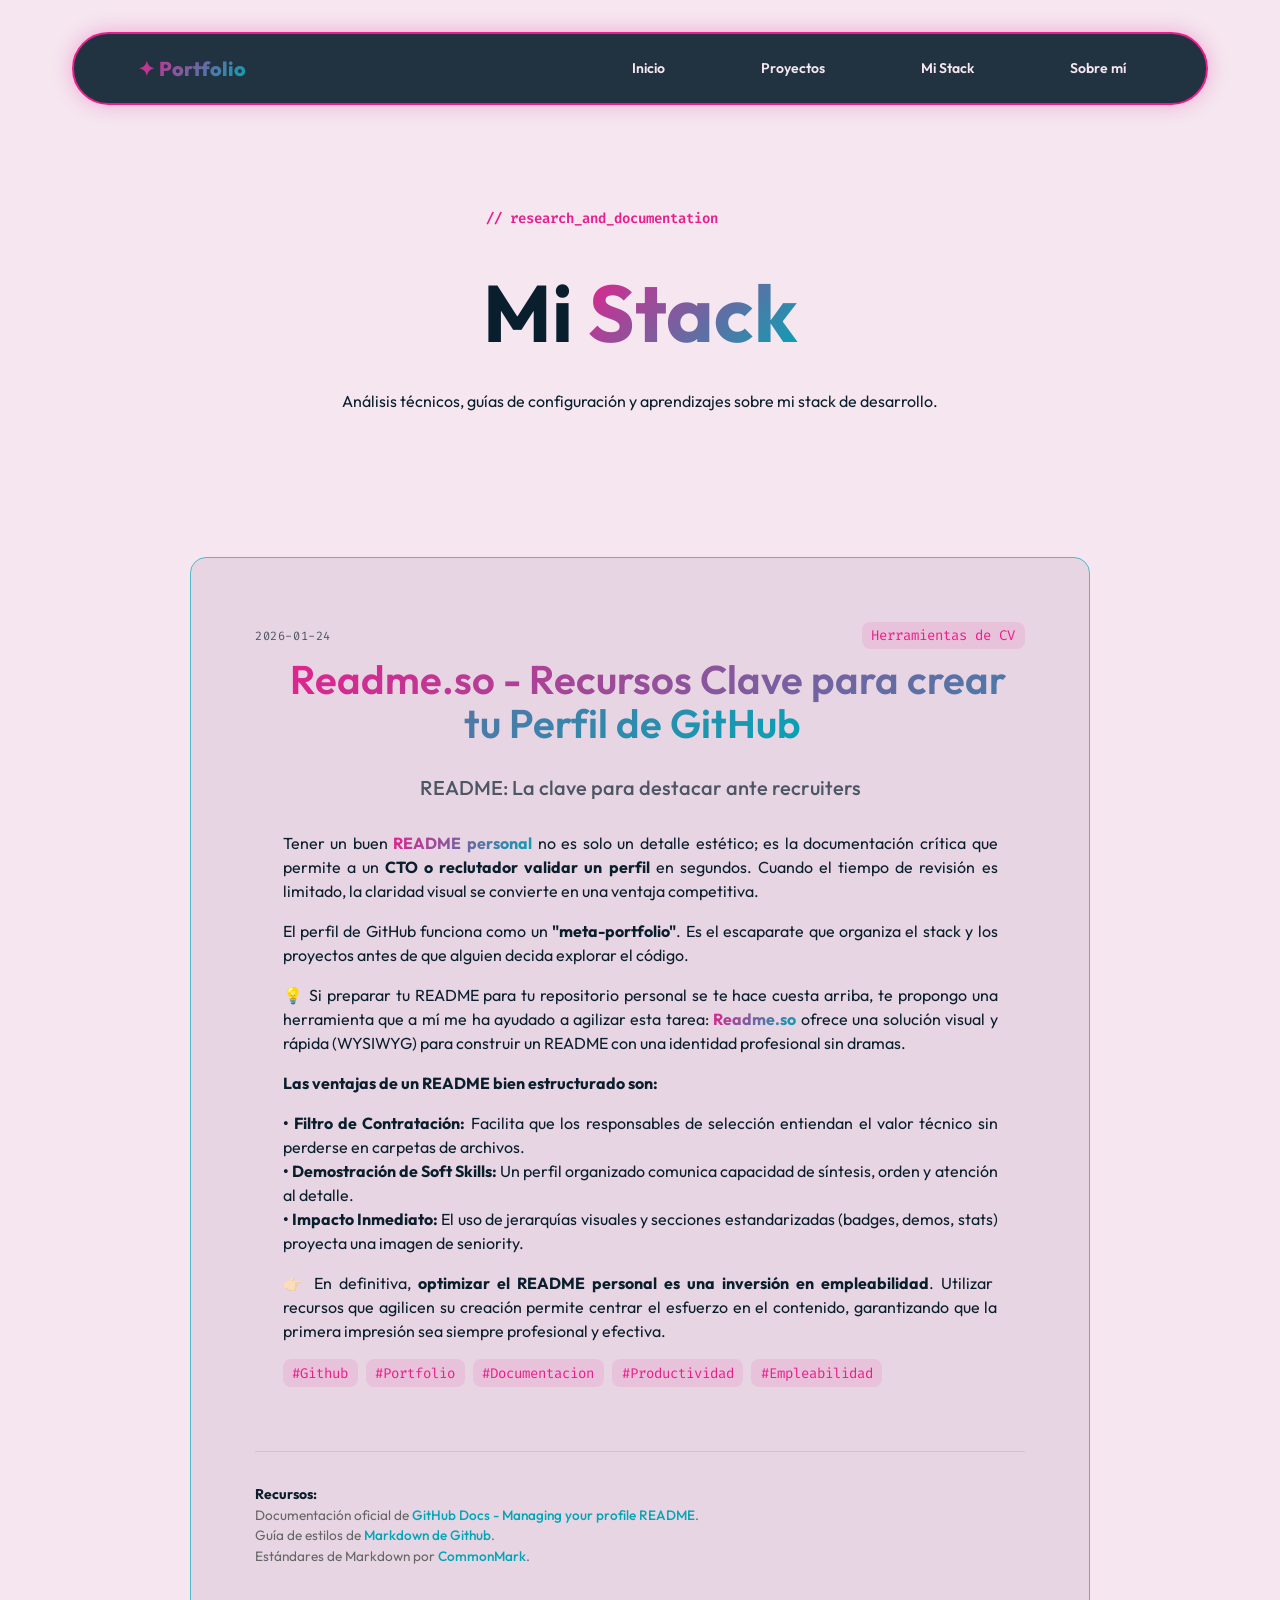
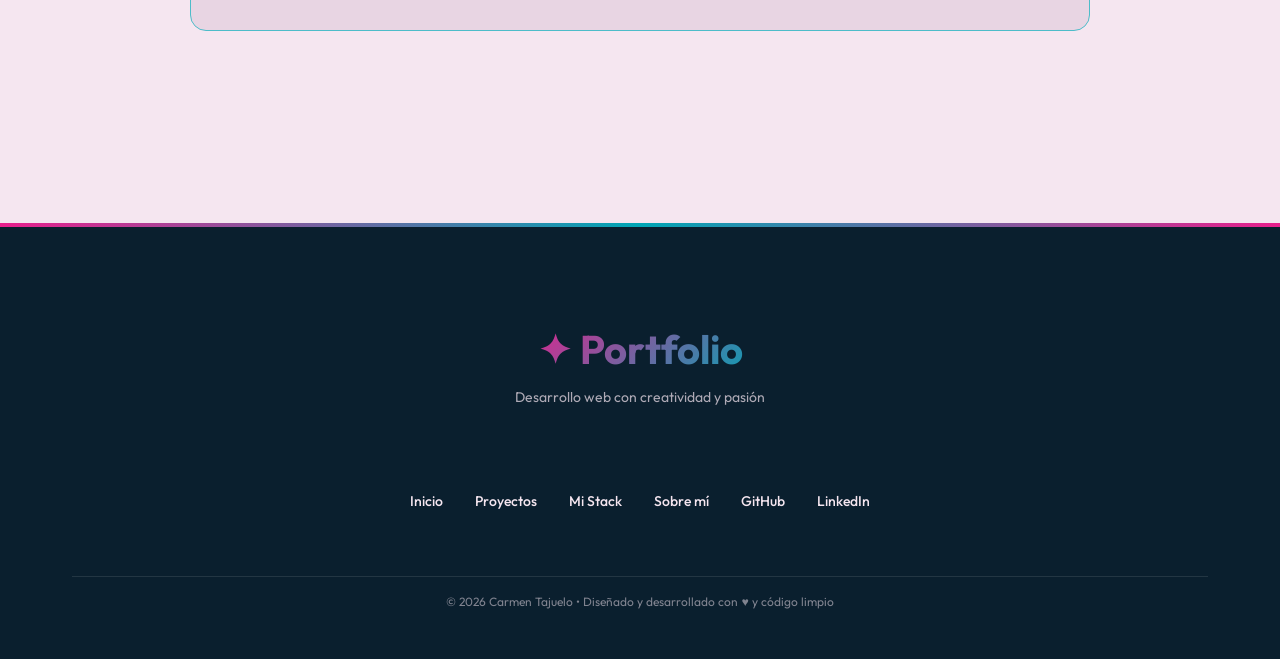
==== stack-dossier.html @ ac884c41 "feat (stack-dossier): add GitHub Profile Essentials section" ====
<!DOCTYPE html>
<html lang="en">

<head>
    <meta charset="UTF-8">
    <meta name="viewport" content="width=device-width, initial-scale=1.0">
    <title>Carmen Tajuelo | Portfolio</title>
    <link rel="stylesheet" href="css/styles.css">
    <link
        href="https://fonts.googleapis.com/css2?family=DM+Sans:wght@400;500;700&family=Fira+Code:wght@400;600&display=swap"
        rel="stylesheet">

    <link href="https://fonts.googleapis.com/css2?family=Outfit:wght@400;500;600;700;800&display=swap" rel="stylesheet">

</head>

<body>

    <!-- NAVBAR SECTION -->
    <header class="nav-block">
        <div class="container">
            <div class="nav-content">

                <div class="nav__logo">✦ Portfolio</div>

                <nav class="nav__menu" id="navMenu" aria-label="Navegación principal">
                    <ul class="nav__list">
                        <li><a href="index.html#home" class="nav__link">Inicio</a></li>
                        <li><a href="index.html#projects" class="nav__link">Proyectos</a></li>
                        <li><a href="stack-dossier.html" class="nav__link nav__link--active">Mi Stack</a></li>
                        <li><a href="index.html#about" class="nav__link">Sobre mí</a></li>
                    </ul>
                </nav>

                <div class="nav__actions">
                    <button class="nav__hamburger" id="navToggle" aria-label="Abrir menú de navegación"
                        aria-expanded="false" aria-controls="navMenu">☰</button>
                </div>
            </div>
        </div>
    </header>

    <!-- STACK DOSSIER SECTION -->
    <main>
        <section class="section dossier-hero">
            <div class="container">
                <div class="content">
                    <header class="dossier__header">
                        <p class="section__label">// research_and_documentation
                        </p>
                        <h1>Mi <span class="text-gradient">Stack</span></h1>
                        <p class="section__description">Análisis técnicos, guías de configuración y aprendizajes sobre
                            mi stack de desarrollo.</p>
                    </header>
                </div>
            </div>
        </section>

        <section class="section" id="dossier-list">
            <div class="container">
                <div class="content">

                    <div class="dossier__grid">

                        <article class="dossier-card" id="github-profile-essentials">
                            <header class="dossier-card__header">
                                <div class="dossier-card__meta">
                                    <time class="dossier-card__date">2026-01-24</time>
                                    <span class="dossier-card__category">Herramientas de CV</span>
                                </div>
                                <h2 class="dossier-card__title text-gradient">Readme.so - Recursos Clave para crear tu
                                    Perfil de GitHub</h2>
                                <h3 class="dossier-card__subtitle">README: La clave para destacar ante recruiters
                                </h3>
                            </header>

                            <div class="dossier-card__body">
                                <p>
                                    Tener un buen <strong class="text-gradient">README personal</strong> no es solo un
                                    detalle estético; es la documentación crítica que permite a un <strong>CTO o
                                        reclutador validar un perfil</strong> en segundos. Cuando el tiempo de revisión
                                    es limitado, la claridad visual se convierte en una ventaja competitiva.
                                </p>

                                <p>
                                    El perfil de GitHub funciona como un <strong>"meta-portfolio"</strong>. Es el
                                    escaparate que organiza el stack y los proyectos antes de que alguien decida
                                    explorar el código.
                                </p>

                                <p>
                                    💡 Si preparar tu README para tu repositorio personal se te hace
                                    cuesta arriba, te propongo una herramienta que a mí me ha ayudado a agilizar esta
                                    tarea: <strong class="text-gradient">Readme.so</strong> ofrece una solución visual y
                                    rápida (WYSIWYG)
                                    para construir un README con una identidad profesional sin dramas.
                                </p>


                                <p><strong>Las ventajas de un README bien estructurado son:</strong></p>
                                <ul>
                                    <li><strong>• Filtro de Contratación:</strong> Facilita que los responsables de
                                        selección entiendan el valor técnico sin perderse en carpetas de archivos.</li>
                                    <li><strong>• Demostración de Soft Skills:</strong> Un perfil organizado comunica
                                        capacidad de síntesis, orden y atención al detalle.</li>
                                    <li><strong>• Impacto Inmediato:</strong> El uso de jerarquías visuales y secciones
                                        estandarizadas (badges, demos, stats) proyecta una imagen de seniority.</li>
                                </ul>

                                <p>
                                    👉🏻 En definitiva, <strong>optimizar el README personal es una inversión en
                                        empleabilidad</strong>.
                                    Utilizar recursos que agilicen su creación permite centrar el esfuerzo en el
                                    contenido, garantizando que la primera impresión sea siempre profesional y efectiva.
                                </p>

                                <div class="dossier-card__tags">
                                    <span class="tag">#Github</span>
                                    <span class="tag">#Portfolio</span>
                                    <span class="tag">#Documentacion</span>
                                    <span class="tag">#Productividad</span>
                                    <span class="tag">#Empleabilidad</span>
                                </div>
                            </div>

                            <footer class="dossier-card__footer">
                                <div class="dossier-card__stack-info">
                                    <strong>Recursos:</strong>
                                    <ul style="font-size: 0.85rem; color: #666;">
                                        <li>Documentación oficial de <a
                                                href="https://docs.github.com/en/account-and-profile/how-tos/profile-customization/managing-your-profile-readme"
                                                target="_blank">GitHub Docs - Managing your profile README</a>.</li>
                                        <li>Guía de estilos de <a href="https://github.github.com/gfm/"
                                                target="_blank">Markdown de Github</a>.</li>
                                        <li>Estándares de Markdown por <a href="https://commonmark.org/"
                                                target="_blank">CommonMark</a>.</li>
                                    </ul>
                                </div>
                            </footer>
                        </article>

                    </div>
                </div>
            </div>
        </section>
    </main>

    <!-- FOOTER -->
    <footer class="footer-block">
        <div class="container">
            <div class="content footer__content">

                <div class="footer__brand">
                    <div class="footer__logo">✦ Portfolio</div>
                    <p class="footer__tagline">Desarrollo web con creatividad y pasión</p>
                </div>

                <nav class="footer__nav" aria-label="Navegación secundaria">
                    <ul class="footer__links">
                        <li><a href="#home" class="footer__link">Inicio</a></li>
                        <li><a href="#projects" class="footer__link">Proyectos</a></li>
                        <li><a href="#tools" class="footer__link">Mi Stack</a></li>
                        <li><a href="#about" class="footer__link">Sobre mí</a></li>
                        <li><a href="#" class="footer__link">GitHub</a></li>
                        <li><a href="#" class="footer__link">LinkedIn</a></li>
                    </ul>
                </nav>

                <div class="footer__bottom">
                    <p class="footer__copyright">© 2026 Carmen Tajuelo • Diseñado y desarrollado con ♥ y código limpio
                    </p>
                </div>

            </div>
        </div>
    </footer>

    <script src="js/navbar.js"></script>

</body>

</html>
---- css/styles.css ----
/* ==========================================
       GLOBAL VARIABLES
       ========================================== */
:root {

  /* ----  COLORS ---- */
  /* Background Colors */
  /* Soft and clean main background */
  --_lavender-mist: #f5e6f0;
  --color-bg-main-rgb: 245, 230, 240;
  --color-bg-main: rgb(var(--color-bg-main-rgb));

  /* Subtle contrast for sections or cards */
  --_rose-muted: #E8D5E3;
  --color-bg-secondary-rgb: 232, 213, 227;
  --color-bg-secondary: rgb(var(--color-bg-secondary-rgb));


  /* Brand */
  /*Primary Color: Core elements */
  --_midnight-navy: #0A1F2E;
  --color-primary-rgb: 10, 31, 46;
  --color-primary: rgb(var(--color-primary-rgb));
  --color-primary-muted: rgba(var(--color-primary-rgb), 0.7);
  --color-primary-subtle: rgba(var(--color-primary-rgb), 0.1);

  /*Highlights: Key elements: notifications, new badge, key word, bold workds, menu active status*/
  --_vivid-fuchsia: #E91E8C;
  --color-highlight-rgb: 233, 30, 140;
  --color-highlight: rgb(var(--color-highlight-rgb));
  --color-highlight-subtle: rgba(var(--color-highlight-rgb), 0.1);

  /* Dark Highlight: Darker tone for emphasis and depth */
  --_dark-magenta: #C71675;
  --color-highlight-dark-rgb: 199, 22, 117;
  --color-highlight-dark: rgb(var(--color-highlight-dark-rgb));

  /*Action: Interactive elements: buttons, links, social icons, checkboxes.*/
  --_caribbean-teal: #00A6B5;
  --color-action-rgb: 0, 166, 181;
  --color-action: rgb(var(--color-action-rgb));

  /* Subtle hierarchy details: border line, decorative point, card border, tag...*/
  --_sky-blue: #4dbcc9;
  --color-accent-rgb: 77, 188, 201;
  --color-accent: rgb(var(--color-accent-rgb));


  /* Typography Colors */
  /* High-contrast dark text for readability */
  --_midnight-navy: #0A1F2E;
  --color-text-main: var(--color-primary);
  --color-text-muted: var(--color-primary-muted);

  /* Off-White: Light text for use on dark backgrounds */
  --_lavender-mist: #f5e6f0;
  --color-text-inverse: var(--color-bg-main);


  /* ---- RESPONSIVE TYPOGRAPHY ---- */
  /* HEADINGS & HIERARCHY (Fluid values) */
  /* H1: Main Heading or Hero Section (40>80px) */
  --font-size-5xl: clamp(2.5rem, 8vw + 1rem, 5rem);
  /* Page Titles (32>56px) */
  --font-size-4xl: clamp(2rem, 6vw + 1rem, 3.5rem);
  /* H2: Main section titles: About Me, Services (24>40px) */
  --font-size-3xl: clamp(1.5rem, 4vw + 1rem, 2.5rem);
  /* H3: Secondary sections or project cards titles (20>24px) */
  --font-size-2xl: clamp(1.25rem, 2vw + 1rem, 1.5rem);
  /* H4: Card subtitles (18>20px) */
  --font-size-xl: clamp(1.125rem, 1.5vw + 1rem, 1.25rem);

  /* BODY TEXT (Fixed values) */
  /* 18px: Introductions, featured article text */
  --font-size-lg: 1.125rem;
  /* 16px: Main body text, standard legibility */
  --font-size-base: 1rem;
  /* 14px: Secondary text, tags, placeholders */
  --font-size-sm: 0.875rem;
  /* 12px: Footnotes, metadata, image captions */
  --font-size-xs: 0.75rem;


  /* ---- TYPOGRAPHY ATTRIBUTES ---- */
  /* Line Heights */
  /* Used for headings to keep them compact when they wrap */
  --lh-tight: 1.1;
  /* Standard reading height for body text (Golden ratio approximation) */
  --lh-base: 1.5;
  /* Extra breathing room for small or metadata text */
  --lh-loose: 1.7;

  /* Font Weights */
  /* Light: Used for large hero text or thin display titles for a sophisticated look */
  --fw-light: 300;
  /* Regular: The default weight for all body text and paragraphs to ensure maximum readability */
  --fw-regular: 400;
  /* Medium: Used for emphasized text within paragraphs or medium-sized UI elements like buttons */
  --fw-medium: 500;
  /* Semibold: Ideal for subheadings (H2, H3) and card titles to provide clear hierarchy */
  --fw-semibold: 600;
  /* Bold: Reserved for the main heading (H1), strong emphasis, or critical calls to action */
  --fw-bold: 700;

  /* Font Families */
  /* Primary font: Modern, geometric, and highly legible */
  --font-main: 'Outfit', sans-serif;
  /* Monospace font: Used for code snippets, numbers, or technical data */
  --font-code: 'Fira Code', monospace;



  /* ---- FLUID SPACING SYSTEM ---- */
  /* 2XL: Maximum separation for high-end layouts (Fluid: 80px > 128px) */
  --spacing-2xl: clamp(5rem, 10vw + 1rem, 8rem);
  /* XL: Large vertical breathing room for Hero sections (Fluid: 64px > 96px) */
  --spacing-xl: clamp(4rem, 8vw + 1rem, 6rem);
  /* LG: Padding between major sections (Fluid: 40px > 64px) */
  --spacing-lg: clamp(2.5rem, 5vw + 1rem, 4rem);
  /* MD: General gaps between elements or small section padding (Fluid: 24px > 32px) */
  --spacing-md: clamp(1.5rem, 2vw + 1rem, 2rem);
  /* SM: Standard internal padding for buttons and small cards (Fixed 16px) */
  --spacing-sm: 1rem;
  /* XS: Extra small gaps for icons, tight labels, or small UI details (Fixed 8px) */
  --spacing-xs: 0.5rem;


  /* ---- LAYOUT & UI CONSTANTS ---- */
  /* Container constraints */
  --container-max-width: 1200px;
  /* Side padding for fluid containers on mobile */
  --container-gutter: var(--spacing-md);

  /* Header configuration */
  --navbar-height: 80px;

  /* Corners */
  /* 8px: Input fields, small buttons */
  --border-radius-sm: 0.5rem;
  /* 16px: Cards, modal windows */
  --border-radius-md: 1rem;
  /* 24px: Section backgrounds, large banners */
  --border-radius-lg: 1.5rem;
  /* 50px: Featured elements */
  --border-radius-xl: 3.125rem;


  /* Shape utility variables */
  /* For pill-shaped navbars and buttons */
  --border-radius-pill: 9999px;
  /* For perfect circles (e.g., profile photos) */
  --border-radius-circle: 50%;


  /* ---- ANIMATION & EFFECTS ---- */
  /* Standard transition for hover states and UI interactions */
  --transition-duration: 0.3s;
  --transition-timing: cubic-bezier(0.4, 0, 0.2, 1);
  --transition: var(--transition-duration) var(--transition-timing);

  /* Brand Glow: Uses the highlight-rgb variable for consistency */
  /* 0 0 20px rgba(fuchsia, 0.3) */
  --glow: 0 0 20px rgba(var(--color-highlight-rgb), 0.3);

  /* Elevation: Subtle shadow for depth on cards or menus */
  --shadow-sm: 0 2px 4px rgba(0, 0, 0, 0.05);
  --shadow-md: 0 4px 12px rgba(0, 0, 0, 0.1);

}


/* ==========================================
       RESET STYLE
       ========================================== */

/* Box sizing rules */
*,
*::before,
*::after {
  box-sizing: border-box;
}

/* Remove default margins and paddings */
body,
h1,
h2,
h3,
h4,
p,
figure,
blockquote,
dl,
dd {
  margin: 0;
  padding: 0;
}

/* Remove list styles on ul, ol elements */
ul,
ol {
  list-style: none;
  margin: 0;
  padding: 0;
}

/* Set core root defaults */
html {
  scroll-behavior: smooth;
  /* Ensure the height is always at least 100% */
  height: -webkit-fill-available;
}

/* Set core body defaults */
body {
  /* Technical Reset: Ensure the body spans the full height of the device */
  min-height: 100vh;
  min-height: -webkit-fill-available;
  /* Technical Reset: Remove default margin from all browsers */
  margin: 0;
  /* Technical Reset: Improve text rendering speed */
  text-rendering: optimizeSpeed;
}

/* Make images easier to work with */
img,
picture,
svg {
  max-width: 100%;
  display: block;
}

/* Inherit fonts for inputs and buttons */
input,
button,
textarea,
select {
  font: inherit;
}

/* Remove animations for people who prefer them off */
@media (prefers-reduced-motion: reduce) {
  html:focus-within {
    scroll-behavior: auto;
  }

  *,
  *::before,
  *::after {
    animation-duration: 0.01ms !important;
    animation-iteration-count: 1 !important;
    transition-duration: 0.01ms !important;
    scroll-behavior: auto !important;
  }
}


/* ==========================================
       GLOBAL STYLES
       ========================================== */
body {
  font-family: var(--font-main);
  font-size: var(--font-size-base);
  font-weight: var(--fw-regular);
  line-height: var(--lh-base);

  background-color: var(--color-bg-main);
  color: var(--color-text-main);

  padding-top: var(--navbar-height);

  -webkit-font-smoothing: antialiased;
  -moz-osx-font-smoothing: grayscale;
}

/* Headings */
h1 {

  font-size: var(--font-size-5xl);
  line-height: var(--lh-tight);
  font-weight: var(--fw-bold);
  color: var(--color-text-main);
  padding: var(--spacing-md);
}

h2 {
  font-size: var(--font-size-3xl);
  line-height: var(--lh-tight);
  font-weight: var(--fw-semibold);
  padding: var(--spacing-sm);
}

h3 {
  font-size: var(--font-size-2xl);
  line-height: var(--lh-tight);
  font-weight: var(--fw-semibold);
}

h4 {
  font-size: var(--font-size-xl);
  line-height: var(--lh-tight);
  font-weight: var(--fw-medium);
}

/*Body Text */
p {
  font-size: var(--font-size-base);
  line-height: var(--lh-base);
  margin-bottom: var(--spacing-sm);
  max-width: 65ch;
}

/* Links */
a {
  color: var(--color-action);
  text-decoration: none;
  transition: var(--transition);
  font-weight: var(--fw-medium);
}

a:hover {
  color: var(--color-highlight);
}


/* Code and Technical Data */
code,
pre {
  font-family: var(--font-code);
  font-size: var(--font-size-sm);
}


/* ---------------------------------------------------------
   ARCHITECTURE: 3-LAYER SYSTEM
   --------------------------------------------------------- */

/* LAYER 1: BLOCK (The Section)
   Only: full width and vertical padding. */
.section {
  padding-block: var(--spacing-lg);
  width: 100%;
}

/* LAYER 2: CONTAINER
   Only: max-width and centering. */
.container {
  max-width: var(--container-max-width);
  margin-inline: auto;
  padding-inline: var(--container-gutter);
}

/* LAYER 3: The Content Layout
   Generic class to stack elements with a standard gap */
.content {
  display: flex;
  flex-direction: column;
  align-items: center;
  gap: var(--spacing-md);
  text-align: center;
}


/* ---------------------------------------------------------
   NAVBAR
   --------------------------------------------------------- */
.nav-block {
  width: 100%;

  position: fixed;
  top: 0;
  left: 0;

  z-index: 1000;

  pointer-events: none;
  padding-top: var(--spacing-md);
}

.nav-content {
  display: flex;
  flex-direction: row;
  justify-content: space-between;
  align-items: center;

  padding: var(--spacing-sm) var(--spacing-lg);
  gap: var(--spacing-md);

  text-align: center;
  background: rgba(var(--color-primary-rgb), 0.9);

  backdrop-filter: blur(20px);
  -webkit-backdrop-filter: blur(20px);
  border-radius: var(--border-radius-pill);
  border: 2px solid var(--color-highlight);
  box-shadow: var(--glow);

  animation: glow-pulse 3s infinite ease-in-out;
  transition: all var(--transition);
  pointer-events: auto;
}

.header__content:hover {
  animation-play-state: paused;
  box-shadow: 0 0 25px rgba(var(--color-highlight-rgb), 0.8);

  border-color: var(--color-highlight);
  transition: all 0.5s ease;
}

.nav__logo {
  font-size: var(--font-size-xl);
  font-weight: 800;
  background: linear-gradient(135deg, var(--color-highlight), var(--color-action));
  -webkit-background-clip: text;
  -webkit-text-fill-color: transparent;
  background-clip: text;
}

.nav__logo:hover {
  transform: scale(1.05);
}

.nav__menu {
  display: none;
}

.nav__menu.open {
  display: flex;
  flex-direction: column;
  align-items: center;
  position: absolute;
  top: 100%;
  left: 0;
  right: 0;

  background: linear-gradient(145deg, rgba(var(--color-highlight-dark-rgb), 0.98) 0%, rgba(145, 12, 84, 0.98) 100%);
  backdrop-filter: blur(12px);
  -webkit-backdrop-filter: blur(12px);
  padding: var(--spacing-lg) 0;
  border-radius: var(--border-radius-lg);
  border: 1px solid rgba(255, 255, 255, 0.1);
  box-shadow: 0 15px 35px rgba(0, 0, 0, 0.4);
}

.nav__menu.open .nav__link {
  animation: fadeInDown 0.5s ease forwards;
}

.nav__menu.open .nav__link:hover {
  background: var(--color-primary);
  color: white;
}

.nav__list {
  display: flex;
  flex-direction: column;
  align-items: center;
  list-style: none;
  gap: var(--spacing-md);
}

.nav__list li {
  display: flex;
}

.nav__link {
  color: var(--color-text-inverse);
  font-weight: var(--fw-semibold);
  font-size: var(--font-size-sm);
  position: relative;
  transition: all 0.4s cubic-bezier(0.4, 0, 0.2, 1);
  padding: var(--spacing-xs) var(--spacing-sm);
  border-radius: var(--border-radius-pill);
}

.nav__link:hover {
  color: white;
  background: var(--color-highlight);
  /*transform: translateX(10px);*/
  text-shadow: 0 0 20px rgba(255, 255, 255, 0.5);
}

.nav__actions {
  display: flex;
  align-items: center;
  gap: var(--spacing-sm);
}

.nav__hamburger {
  background: none;
  border: none;
  font-size: var(--font-size-3xl);
  color: var(--color-text-inverse);
  cursor: pointer;
  padding: var(--spacing-xs);
  line-height: 1;
}

@media (min-width: 1024px) {
  .nav__menu {
    display: flex;
    padding: 0;
    position: static;
  }

  .nav__list {
    flex-direction: row;
    gap: var(--spacing-lg);
  }

  .nav__actions {
    display: none;
  }
}


/* ==========================================
       HERO SECTION
       ========================================== */
.hero-content {
  padding-block: var(--spacing-xl);
  gap: var(--spacing-md);
}

.hero__photo {
  width: clamp(150px, 25vw, 250px);
  aspect-ratio: 1 / 1;
  object-fit: cover;
  border-radius: var(--border-radius-circle);
  border: 4px solid var(--color-highlight-subtle);
  box-shadow: var(--glow);
}

.hero__tagline {
  font-size: var(--font-size-3xl);
  font-weight: var(--fw-semibold);
  max-width: 20ch;
}

.hero__description {
  font-size: var(--font-size-lg);
  color: var(--color-text-main);
  opacity: 0.9;
  max-width: 60ch;
  margin-inline: auto;
}

@media (min-width: 1024px) {
  .hero-content {
    padding-block: var(--spacing-2xl);
  }
}


/* ==========================================
       PROJECTS & PORTFOLIO
       ========================================== */

.projects__intro {
  margin-bottom: var(--spacing-sm);
}

.projects__grid {
  display: grid;
  grid-template-columns: repeat(auto-fit, minmax(min(100%, 300px), 1fr));
  gap: var(--spacing-lg);
  width: 100%;
}

.project-card {
  /*background: linear-gradient(135deg, rgba(233, 30, 140, 0.1), rgba(0, 166, 181, 0.1));*/
  background: linear-gradient(135deg, rgba(255, 0, 140, 0.1), rgba(0, 234, 255, 0.1));
  border-radius: var(--border-radius-md);
  overflow: hidden;
  display: flex;
  flex-direction: column;
  transition: transform var(--transition), box-shadow var(--transition);
  text-align: left;

  backdrop-filter: blur(20px);
  border-radius: var(--border-radius-lg);
  border: 2px solid transparent;
  box-shadow: var(--shadow-md);
  background-clip: padding-box;
}

.project-card:hover {
  transform: translateY(-5px);
  box-shadow: var(--shadow-md), 0 0 20px rgba(var(--color-highlight-rgb), 0.1);
  border-color: var(--color-highlight);
}

.project-card__image {
  aspect-ratio: 16 / 9;
  overflow: hidden;
  position: relative;
}

.project-card__image img {
  width: 100%;
  height: 100%;
  object-fit: cover;
}

.project-card__content {
  padding: var(--spacing-md);
  display: flex;
  flex-direction: column;
  flex-grow: 1;
}

.project-card__title {
  font-size: var(--font-size-2xl);
  margin-bottom: var(--spacing-xs);
}


/* ---------------------------------------------------------
   STACK & TOOLS
   --------------------------------------------------------- */

.tools__intro {
  margin-bottom: var(--spacing-sm);
}

.tools__wrapper {
  width: 100%;
  text-align: left;
}

.tools__category-title {
  font-size: var(--font-size-xl);
  font-weight: var(--fw-semibold);
  margin-bottom: var(--spacing-md);
  display: flex;
  align-items: center;
  gap: var(--spacing-sm);
}

.tools__category-title::before {
  content: '';
  width: 4px;
  height: 24px;
  background: var(--color-accent);
  border-radius: var(--border-radius-pill);
}

.tools__grid {
  display: grid;
  grid-template-columns: repeat(auto-fit, minmax(min(100%, 260px), 1fr));
  gap: var(--spacing-md);
}

.tool-card {
  background: white;
  padding: var(--spacing-md);
  border-radius: var(--border-radius-md);
  border: 2px solid rgba(var(--color-primary-rgb), 0.05);
  transition: all var(--transition);
}

.tool-card:hover {
  transform: translateY(-5px);
  box-shadow: var(--shadow-md), 0 0 20px rgba(var(--color-highlight-rgb), 0.1);
  border-color: var(--color-highlight);
}

.tool-card__name {
  font-size: var(--font-size-lg);
  color: var(--color-primary);
  margin-bottom: var(--spacing-xs);
}

.tool-card__description {
  font-size: var(--font-size-sm);
  opacity: 0.8;
  margin-bottom: var(--spacing-sm);
}


/* ---------------------------------------------------------
   ABOUT SECTION
   --------------------------------------------------------- */

.about-content {
  gap: var(--spacing-lg);
}

.about-intro {
  margin-bottom: var(--spacing-sm);
}

.about-card {
  background: linear-gradient(135deg, rgba(255, 255, 255, 0.9), rgba(255, 255, 255, 0.7));
  backdrop-filter: blur(20px);
  border-radius: var(--border-radius-lg);
  padding: var(--spacing-lg);
  border: 3px solid transparent;
  box-shadow: var(--shadow-md);
  max-width: 800px;
  background-clip: padding-box;

  text-align: left;

  position: relative;
  overflow: hidden;
}

.about-card::before {
  content: '';
  position: absolute;

  top: 0;
  left: 0;
  right: 0;
  height: 4px;
  background: linear-gradient(90deg, var(--color-highlight), var(--color-action));
}

.about-card__intro {
  font-size: var(--font-size-2xl);
  font-weight: var(--fw-bold);
  line-height: var(--lh-tight);
  margin-bottom: var(--spacing-md);
}

.about-card__intro .highlight {
  color: var(--color-highlight);
}

.about-card__text {
  display: flex;
  flex-direction: column;
  gap: var(--spacing-sm);
}

.about-card__quote {
  background: linear-gradient(135deg, rgba(233, 30, 140, 0.1), rgba(0, 166, 181, 0.1));
  padding: var(--spacing-sm) var(--spacing-md);
  border-radius: 0 var(--border-radius-sm) var(--border-radius-sm) 0;
  border-left: 4px solid var(--color-accent);

  font-weight: var(--fw-medium);
  font-style: italic;

  margin-block: var(--spacing-md);
}

@media (min-width: 1024px) {
  .about-card {
    text-align: justify;
  }
}



/* ==========================================
       FOOTER
       ========================================== */
/* LAYER 1: The Block */
.footer-block {
  background-color: var(--color-primary);
  color: var(--color-text-inverse);
  padding-block: var(--spacing-xl) var(--spacing-md);
  position: relative;
  margin-top: var(--spacing-2xl);
  overflow: hidden;
}

/* Border accent at the top */
.footer-block::before {
  content: '';
  position: absolute;
  top: 0;
  left: 0;
  width: 100%;
  height: 4px;
  background: linear-gradient(90deg, var(--color-highlight), var(--color-action), var(--color-highlight));
}

/* LAYER 3: The Content */
.footer__content {
  gap: var(--spacing-lg);
}

.footer__logo {
  font-size: var(--font-size-3xl);
  font-weight: var(--fw-bold);
  background: linear-gradient(135deg, var(--color-highlight), var(--color-action));
  -webkit-background-clip: text;
  -webkit-text-fill-color: transparent;
  margin-bottom: var(--spacing-xs);
}

.footer__tagline {
  opacity: 0.7;
  font-size: var(--font-size-sm);
}

.footer__links {
  display: flex;
  gap: var(--spacing-md);
  flex-wrap: wrap;
  justify-content: center;
}

.footer__link {
  color: var(--color-text-inverse);
  font-size: var(--font-size-sm);
  transition: color var(--transition);
}

.footer__link:hover {
  color: var(--color-highlight);
}

.footer__bottom {
  display: flex;
  justify-content: center;
  align-items: center;
  width: 100%;
  border-top: 1px solid rgba(255, 255, 255, 0.1);
  padding-top: var(--spacing-sm);
}

.footer__copyright {
  font-size: var(--font-size-xs);
  opacity: 0.5;
}


/* ==========================================
       ANIMATIONS
       ========================================== */

@keyframes glow-pulse {
  0% {
    box-shadow: 0 0 10px rgba(233, 30, 140, 0.4),
      0 0 20px rgba(233, 30, 140, 0.1);
  }

  50% {
    box-shadow: 0 0 20px rgba(233, 30, 140, 0.6),
      0 0 40px rgba(233, 30, 140, 0.2);
  }

  100% {
    box-shadow: 0 0 10px rgba(233, 30, 140, 0.4),
      0 0 20px rgba(233, 30, 140, 0.1);
  }
}

@keyframes fadeInDown {
  from {
    opacity: 0;
    transform: translateY(-10px);
  }

  to {
    opacity: 1;
    transform: translateY(0);
  }
}


/* ==========================================
    UTILITIES
       ========================================== */

/* Text Gradients */
.text-gradient {
  background: linear-gradient(135deg, var(--color-highlight), var(--color-action));
  -webkit-background-clip: text;
  -webkit-text-fill-color: transparent;
  background-clip: text;
  color: transparent;
  display: inline;
}


.section__label {
  font-family: var(--font-code);
  font-size: var(--font-size-sm);
  color: var(--color-highlight);
  font-weight: 600;
  margin-bottom: var(--spacing-xs);
}

/* Visibility & Layout Helpers */
.sr-only {
  /* Screen readers only - accessibility */
  position: absolute;
  width: 1px;
  height: 1px;
  padding: 0;
  margin: -1px;
  overflow: hidden;
  clip: rect(0, 0, 0, 0);
  white-space: nowrap;
  border-width: 0;
}

/* Text alignment overrides */
.text-center {
  text-align: center;
}

.text-left {
  text-align: left;
}

/* Display helpers */
.hidden {
  display: none !important;
}

/* Weight modifiers */
.fw-bold {
  font-weight: var(--fw-bold);
}

.fw-medium {
  font-weight: var(--fw-medium);
}









/* ==========================================
   STACK STYLES
   ========================================== */

.dossier-hero {
  padding-top: var(--spacing-2xl);
}


.dossier__grid {
  display: flex;
  flex-direction: column;
  gap: var(--spacing-lg);
  max-width: 900px;
  margin: 0 auto;
}

.dossier-card {
  background-color: var(--color-bg-secondary);
  border: 1px solid var(--color-accent);
  border-radius: var(--border-radius-md);
  padding: var(--spacing-lg);
  transition: transform var(--transition), box-shadow var(--transition);
  display: flex;
  flex-direction: column;
  gap: var(--spacing-md);
}

.dossier-card:hover {
  transform: translateY(-4px);
  box-shadow: var(--shadow-md);
  border-color: var(--color-highlight);
}

.dossier-card__meta {
  display: flex;
  justify-content: space-between;
  align-items: center;
  margin-bottom: var(--spacing-xs);
}

.dossier-card__date {
  font-size: var(--font-size-xs);
  color: var(--color-text-muted);
  letter-spacing: 0.05em;
  font-family: var(--font-code);
}

.dossier-card__category {
  font-family: var(--font-code);
  font-size: var(--font-size-sm);
  color: var(--color-highlight);
  background-color: var(--color-highlight-subtle);
  padding: 0.2rem 0.6rem;
  border-radius: var(--border-radius-sm);

}

.dossier-card__title {
  font-size: var(--font-size-3xl);
  color: var(--color-primary);
  line-height: var(--lh-tight);

}

.dossier-card__subtitle {
  font-size: var(--font-size-xl);
  color: var(--color-text-muted);
  font-weight: var(--fw-medium);
  margin-top: var(--spacing-md);
}

.dossier-card__body {
  text-align: left;
  font-size: var(--font-size-base);
  line-height: var(--lh-base);
  color: var(--color-text-main);
  margin: 0 auto;
}

.dossier-card__body ul {
  margin-bottom: 1rem;
  list-style-type: none;
  padding-left: 0;
  max-width: 65ch;

}

.dossier-card__tags {
  display: flex;
  flex-wrap: wrap;
  gap: var(--spacing-xs);
  margin-top: var(--spacing-sm);
}

.tag {
  font-family: var(--font-code);
  font-size: var(--font-size-sm);
  color: var(--color-highlight);
  background-color: var(--color-highlight-subtle);
  padding: 0.2rem 0.6rem;
  border-radius: var(--border-radius-sm);
}

.dossier-card__footer {
  margin-top: var(--spacing-md);
  padding-top: var(--spacing-md);
  border-top: 1px solid rgba(var(--color-primary-rgb), 0.1);
  display: flex;
  justify-content: space-between;
  align-items: center;
  flex-wrap: wrap;
  gap: var(--spacing-md);
}

.dossier-card__stack-info {
  font-size: var(--font-size-sm);
  color: var(--color-text-muted);
  text-align: left;
}

.dossier-card__stack-info strong {
  color: var(--color-primary);
}

.dossier-card__link {
  font-weight: var(--fw-semibold);
  color: var(--color-action);
  text-decoration: none;
  transition: color var(--transition);
}

.dossier-card__link:hover {
  color: var(--color-highlight);
}

.dossier-card__link span {
  display: inline-block;
  transition: transform var(--transition);
}

.dossier-card__link:hover span {
  transform: translateX(5px);
}

@media (max-width: 768px) {
  .dossier-card {
    padding: var(--spacing-md);
  }

  .dossier-card__footer {
    flex-direction: column;
    align-items: flex-start;
  }

}

@media (min-width: 1024px) {
  .dossier-card__body {
    text-align: justify;
  }
}
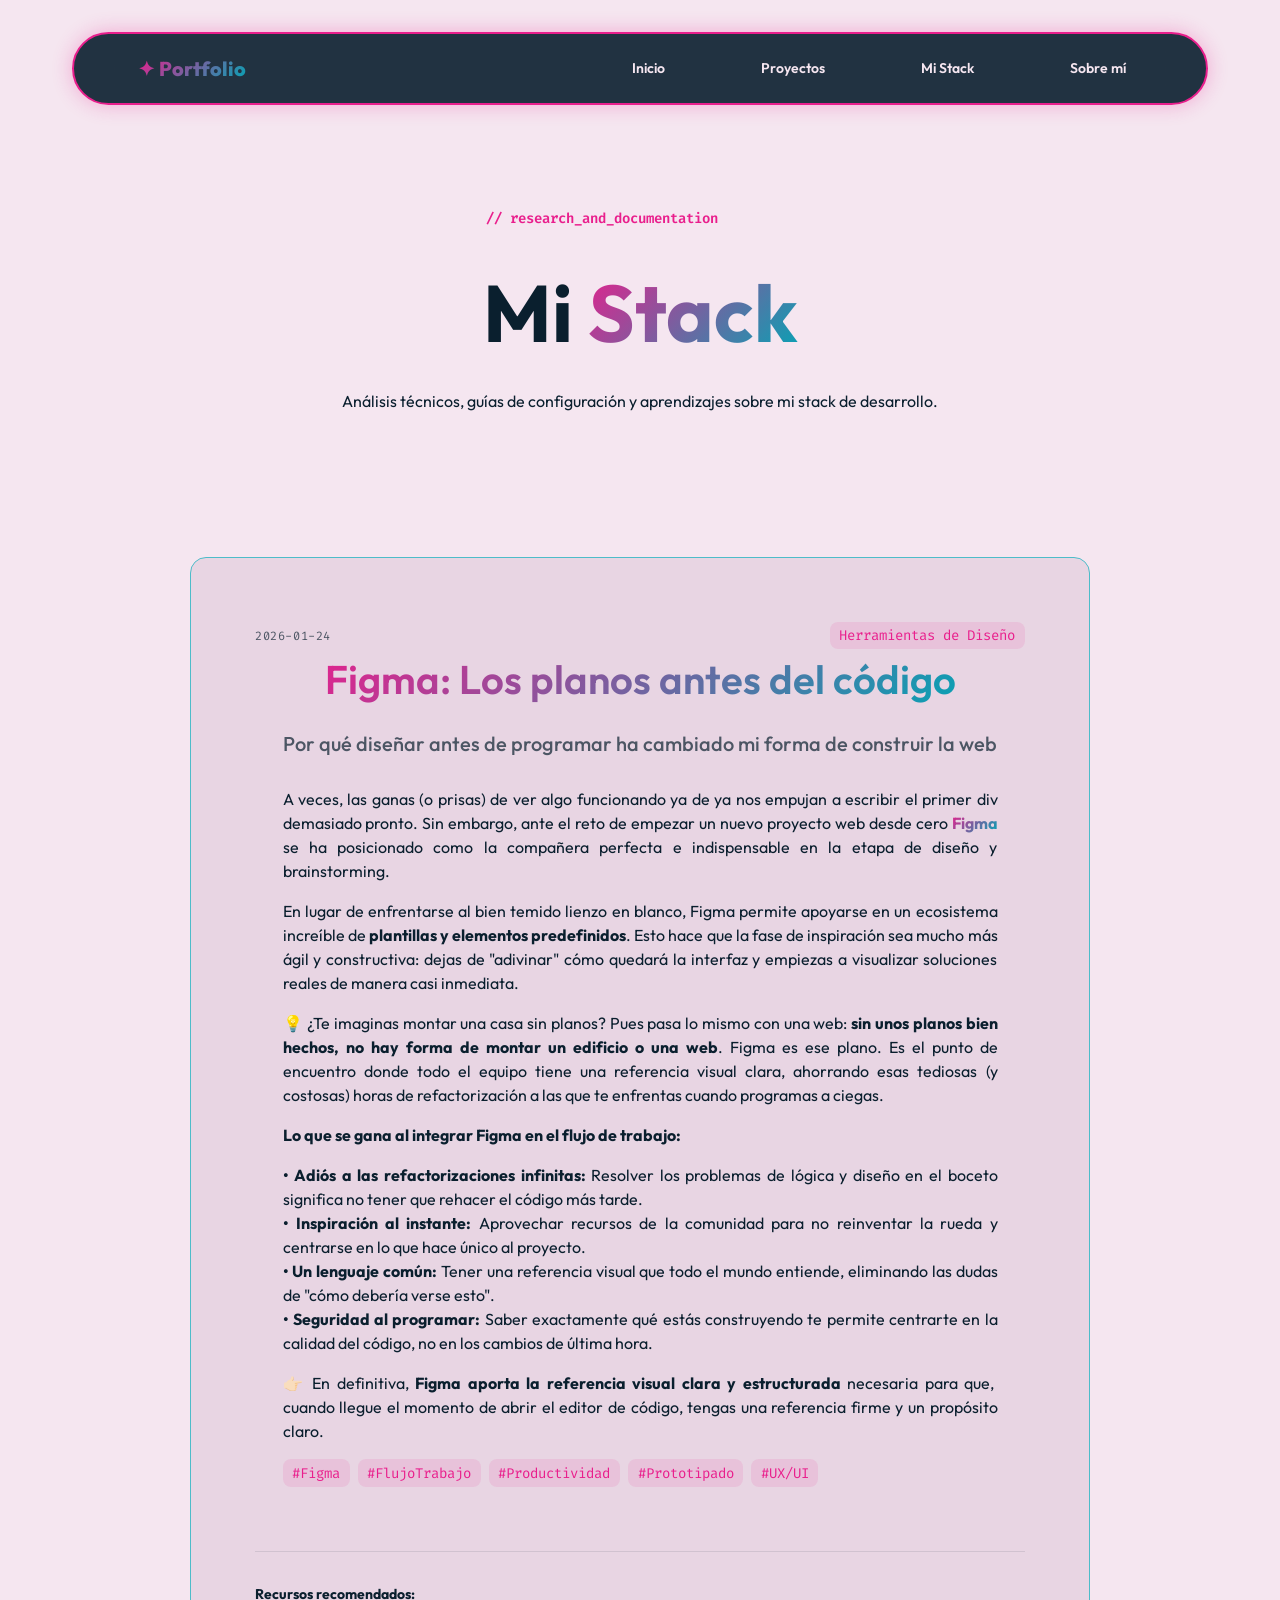
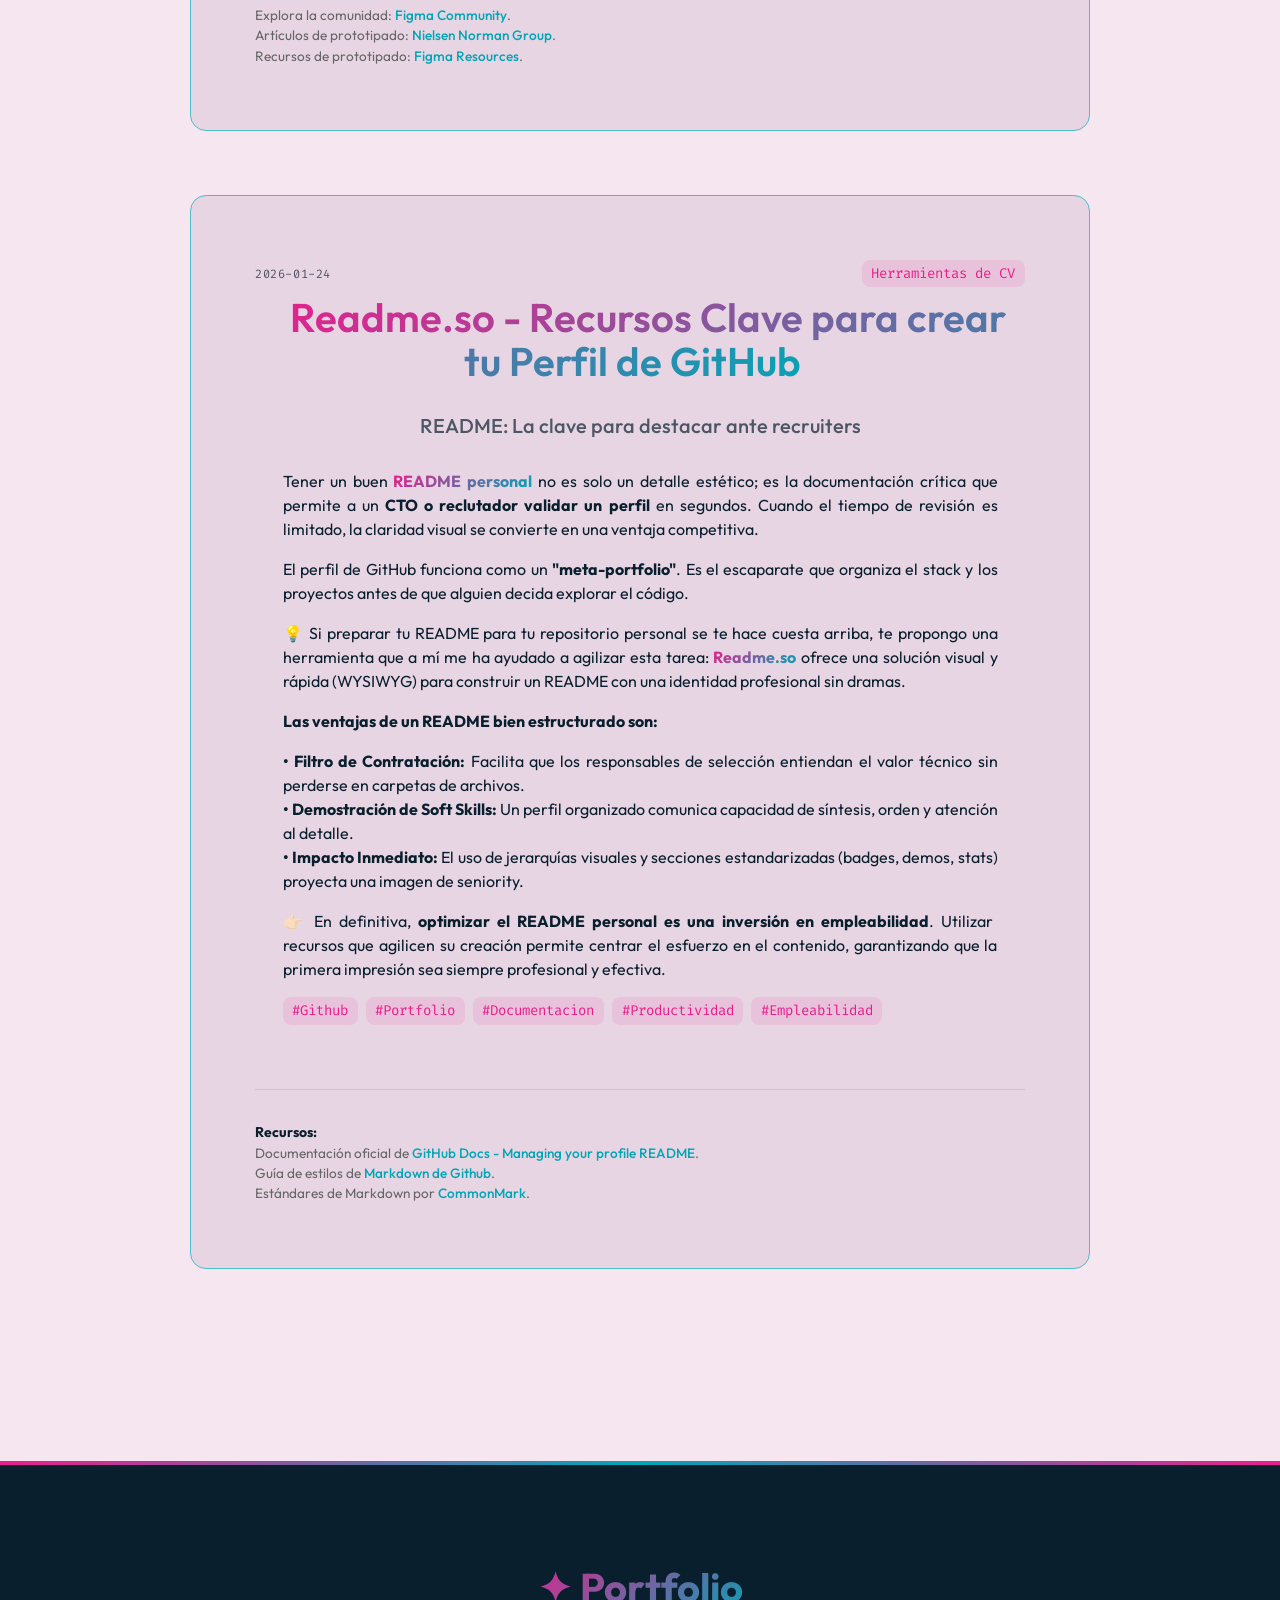
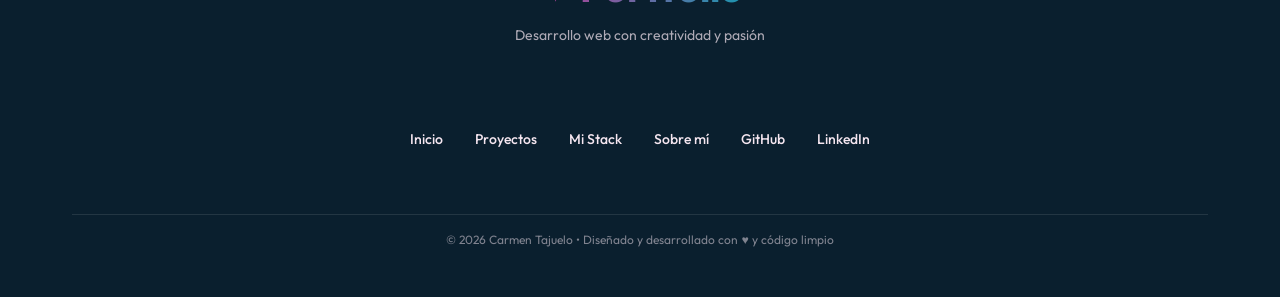
==== commit c1c84b6d: "feat(dossier): add Figma prototyping workflow card" ====
--- a/stack-dossier.html
+++ b/stack-dossier.html
@@ -62,6 +62,88 @@
 
                     <div class="dossier__grid">
 
+                        <article class="dossier-card" id="figma-logic-before-code">
+                            <header class="dossier-card__header">
+                                <div class="dossier-card__meta">
+                                    <time class="dossier-card__date">2026-01-24</time>
+                                    <span class="dossier-card__category">Herramientas de Diseño</span>
+                                </div>
+                                <h2 class="dossier-card__title text-gradient">Figma: Los planos antes del código
+                                </h2>
+                                <h3 class="dossier-card__subtitle">Por qué diseñar antes de programar ha cambiado mi
+                                    forma de construir la web</h3>
+                            </header>
+
+                            <div class="dossier-card__body">
+                                <p>
+                                    A veces, las ganas (o prisas) de ver algo funcionando ya de ya nos empujan a
+                                    escribir el primer div
+                                    demasiado pronto. Sin embargo, ante el reto de empezar un nuevo proyecto web desde
+                                    cero <strong class="text-gradient">Figma</strong> se ha posicionado como la
+                                    compañera perfecta e indispensable en la etapa de diseño y brainstorming.
+                                </p>
+
+                                <p>
+                                    En lugar de enfrentarse al bien temido lienzo en blanco, Figma permite apoyarse en
+                                    un
+                                    ecosistema increíble de <strong>plantillas y elementos predefinidos</strong>. Esto
+                                    hace que la fase de inspiración sea mucho más ágil y constructiva: dejas de
+                                    "adivinar" cómo quedará la interfaz y empiezas a visualizar soluciones reales de
+                                    manera casi inmediata.
+                                </p>
+
+                                <p>
+                                    💡 ¿Te imaginas montar una casa sin planos? Pues pasa lo mismo con una web:
+                                    <strong>sin unos planos bien hechos, no hay forma de montar un edificio o una
+                                        web</strong>. Figma es ese plano. Es el punto de encuentro donde todo el equipo
+                                    tiene una referencia visual clara, ahorrando esas tediosas (y costosas) horas de
+                                    refactorización a las que te enfrentas cuando programas a ciegas.
+                                </p>
+
+                                <p><strong>Lo que se gana al integrar Figma en el flujo de trabajo:</strong></p>
+                                <ul>
+                                    <li><strong>• Adiós a las refactorizaciones infinitas:</strong> Resolver los
+                                        problemas de lógica y diseño en el boceto significa no tener que rehacer el
+                                        código más tarde.</li>
+                                    <li><strong>• Inspiración al instante:</strong> Aprovechar recursos de la comunidad
+                                        para no reinventar la rueda y centrarse en lo que hace único al proyecto.</li>
+                                    <li><strong>• Un lenguaje común:</strong> Tener una referencia visual que todo el
+                                        mundo entiende, eliminando las dudas de "cómo debería verse esto".</li>
+                                    <li><strong>• Seguridad al programar:</strong> Saber exactamente qué estás
+                                        construyendo te permite centrarte en la calidad del código, no en los cambios de
+                                        última hora.</li>
+                                </ul>
+
+                                <p>
+                                    👉🏻 En definitiva, <strong>Figma aporta la referencia visual clara y
+                                        estructurada</strong> necesaria para que, cuando llegue el momento de abrir el
+                                    editor de código, tengas una referencia firme y un propósito claro.
+                                </p>
+
+                                <div class="dossier-card__tags">
+                                    <span class="tag">#Figma</span>
+                                    <span class="tag">#FlujoTrabajo</span>
+                                    <span class="tag">#Productividad</span>
+                                    <span class="tag">#Prototipado</span>
+                                    <span class="tag">#UX/UI</span>
+                                </div>
+                            </div>
+
+                            <footer class="dossier-card__footer">
+                                <div class="dossier-card__stack-info">
+                                    <strong>Recursos recomendados:</strong>
+                                    <ul style="font-size: 0.85rem; color: #666;">
+                                        <li>Explora la comunidad: <a href="https://www.figma.com/community"
+                                                target="_blank">Figma Community</a>.</li>
+                                        <li>Artículos de prototipado: <a href="https://www.nngroup.com/topic/prototyping/"
+                                                target="_blank">Nielsen Norman Group</a>.</li>
+                                        <li>Recursos de prototipado: <a href="https://www.figma.com/prototyping/"
+                                                target="_blank">Figma Resources</a>.</li>
+                                    </ul>
+                                </div>
+                            </footer>
+                        </article>
+
                         <article class="dossier-card" id="github-profile-essentials">
                             <header class="dossier-card__header">
                                 <div class="dossier-card__meta">
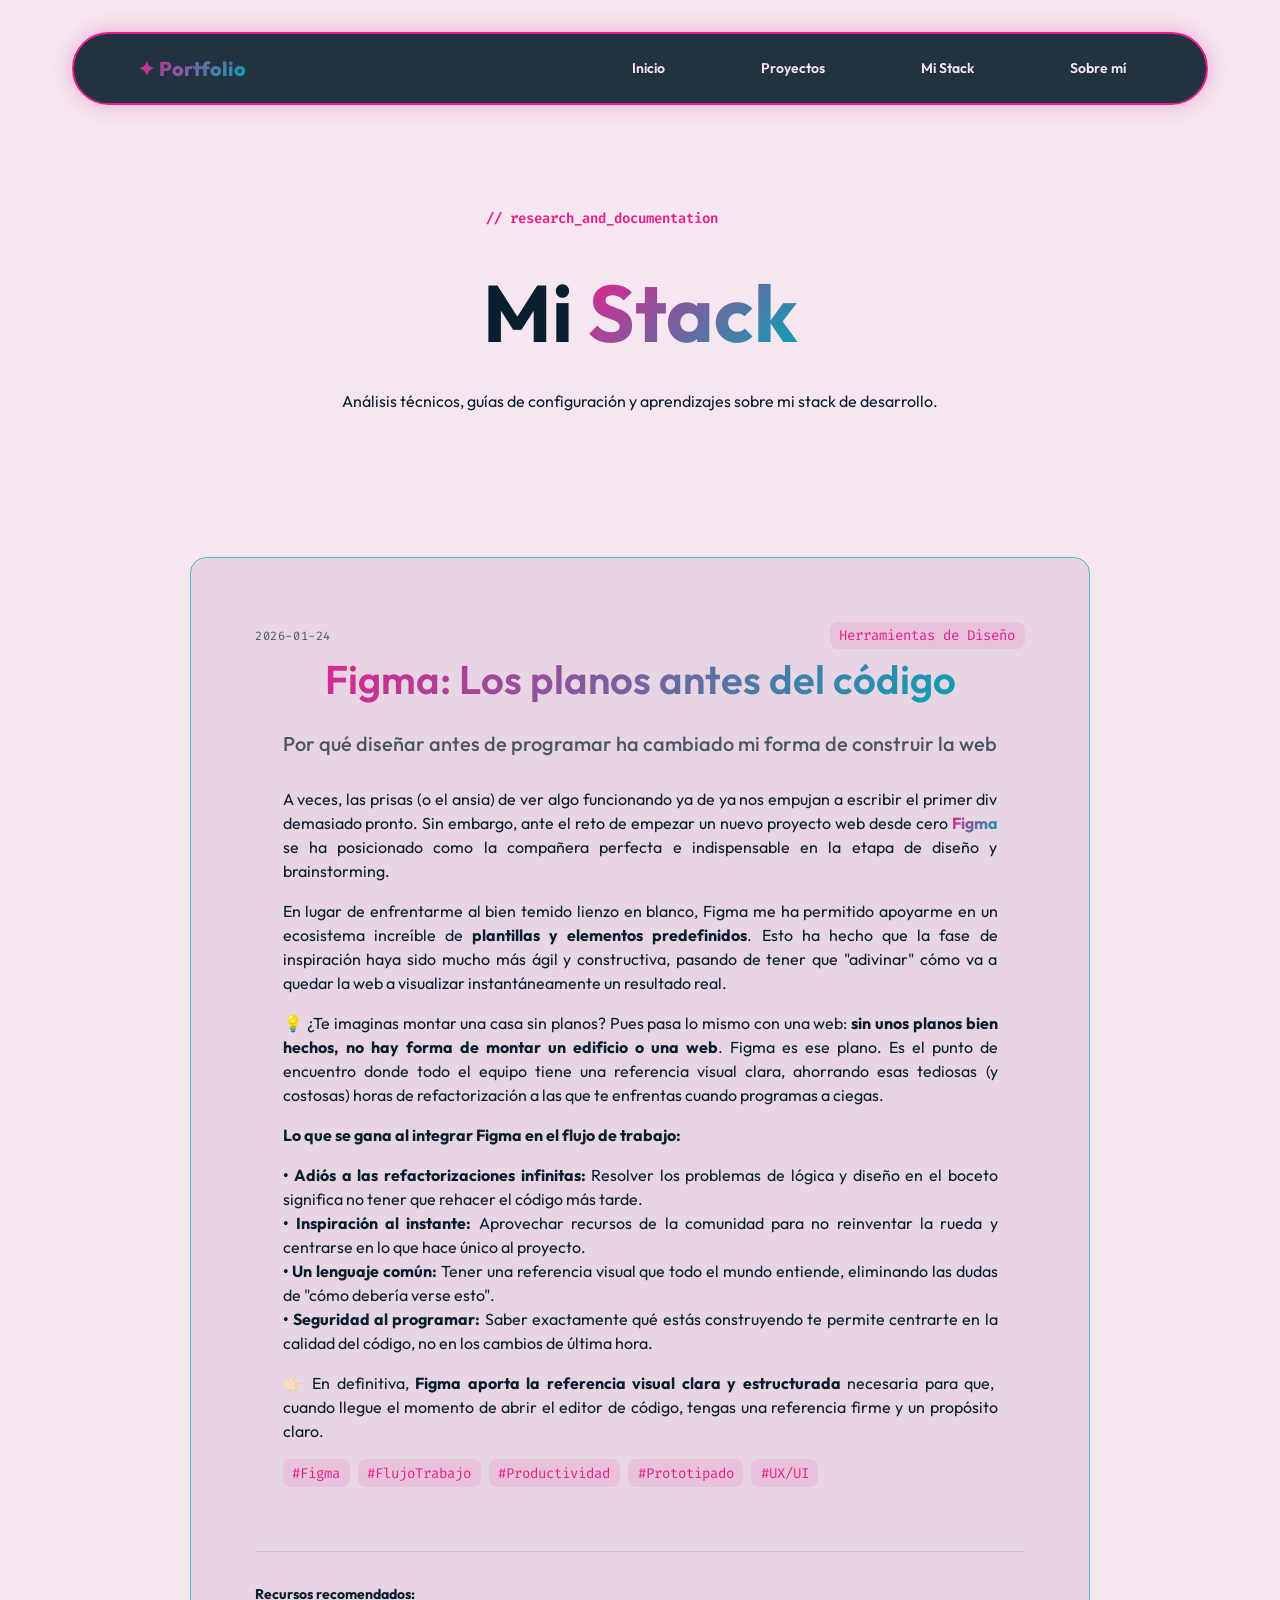
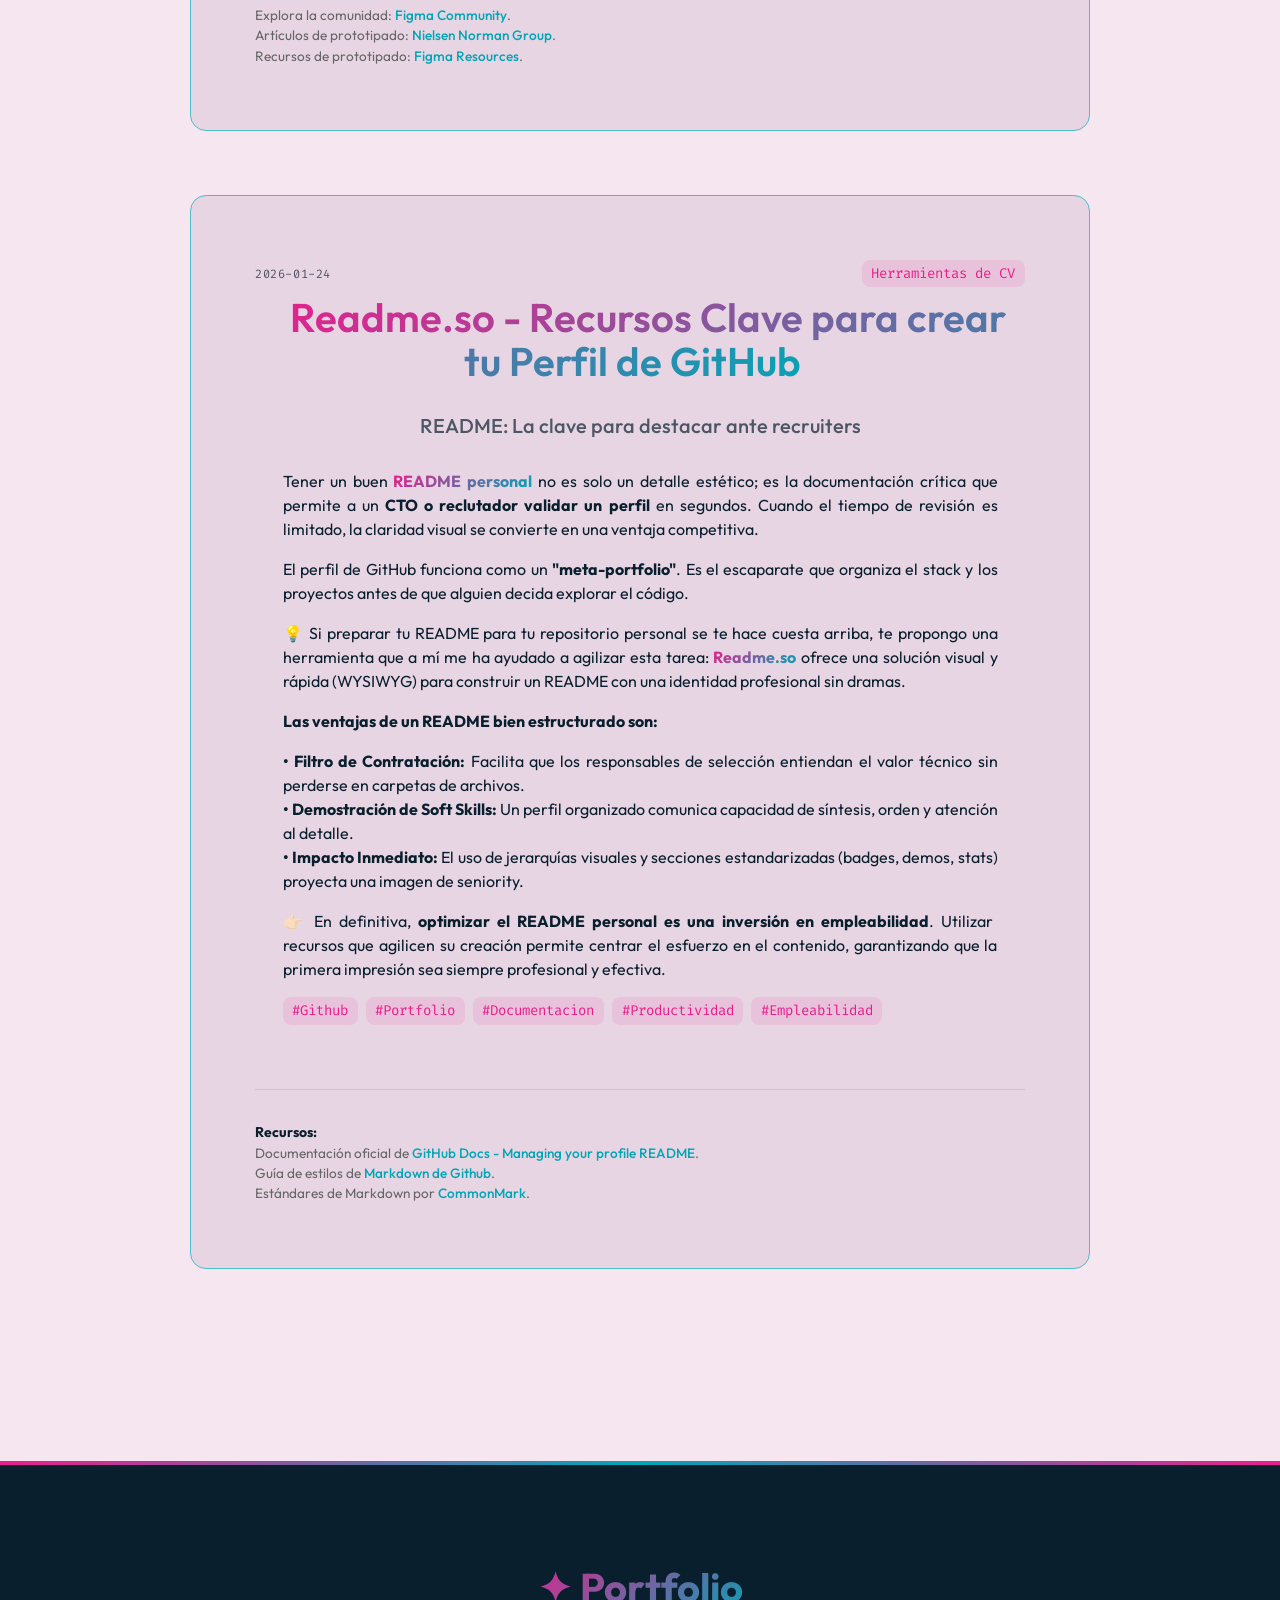
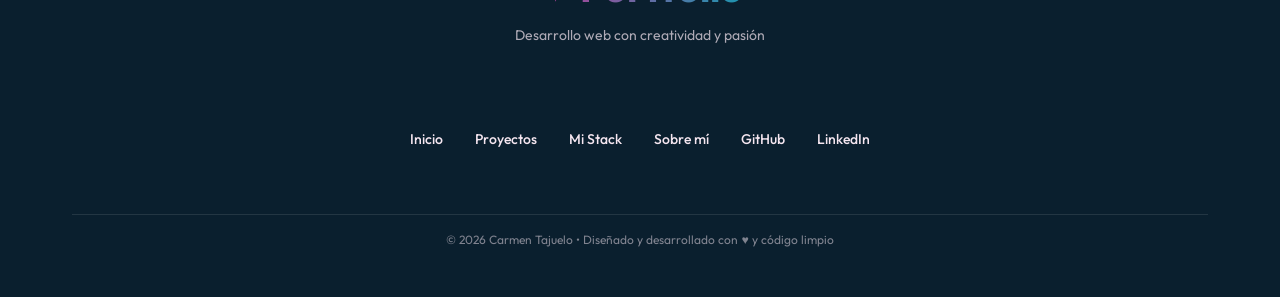
==== commit a0465811: "style(tool card): update figma link and description" ====
--- a/stack-dossier.html
+++ b/stack-dossier.html
@@ -76,20 +76,19 @@
 
                             <div class="dossier-card__body">
                                 <p>
-                                    A veces, las ganas (o prisas) de ver algo funcionando ya de ya nos empujan a
-                                    escribir el primer div
-                                    demasiado pronto. Sin embargo, ante el reto de empezar un nuevo proyecto web desde
-                                    cero <strong class="text-gradient">Figma</strong> se ha posicionado como la
-                                    compañera perfecta e indispensable en la etapa de diseño y brainstorming.
-                                </p>
-
-                                <p>
-                                    En lugar de enfrentarse al bien temido lienzo en blanco, Figma permite apoyarse en
-                                    un
-                                    ecosistema increíble de <strong>plantillas y elementos predefinidos</strong>. Esto
-                                    hace que la fase de inspiración sea mucho más ágil y constructiva: dejas de
-                                    "adivinar" cómo quedará la interfaz y empiezas a visualizar soluciones reales de
-                                    manera casi inmediata.
+                                    A veces, las prisas (o el ansia) de ver algo funcionando ya de ya nos empujan a
+                                    escribir el primer div demasiado pronto. Sin embargo, ante el reto de empezar un
+                                    nuevo proyecto web desde cero <strong class="text-gradient">Figma</strong> se ha
+                                    posicionado como la compañera perfecta e indispensable en la etapa de diseño y
+                                    brainstorming.
+                                </p>
+
+                                <p>
+                                    En lugar de enfrentarme al bien temido lienzo en blanco, Figma me ha permitido
+                                    apoyarme en un ecosistema increíble de <strong>plantillas y elementos
+                                        predefinidos</strong>. Esto ha hecho que la fase de inspiración haya sido mucho
+                                    más ágil y constructiva, pasando de tener que "adivinar" cómo va a quedar la web a
+                                    visualizar instantáneamente un resultado real.
                                 </p>
 
                                 <p>
@@ -135,7 +134,8 @@
                                     <ul style="font-size: 0.85rem; color: #666;">
                                         <li>Explora la comunidad: <a href="https://www.figma.com/community"
                                                 target="_blank">Figma Community</a>.</li>
-                                        <li>Artículos de prototipado: <a href="https://www.nngroup.com/topic/prototyping/"
+                                        <li>Artículos de prototipado: <a
+                                                href="https://www.nngroup.com/topic/prototyping/"
                                                 target="_blank">Nielsen Norman Group</a>.</li>
                                         <li>Recursos de prototipado: <a href="https://www.figma.com/prototyping/"
                                                 target="_blank">Figma Resources</a>.</li>
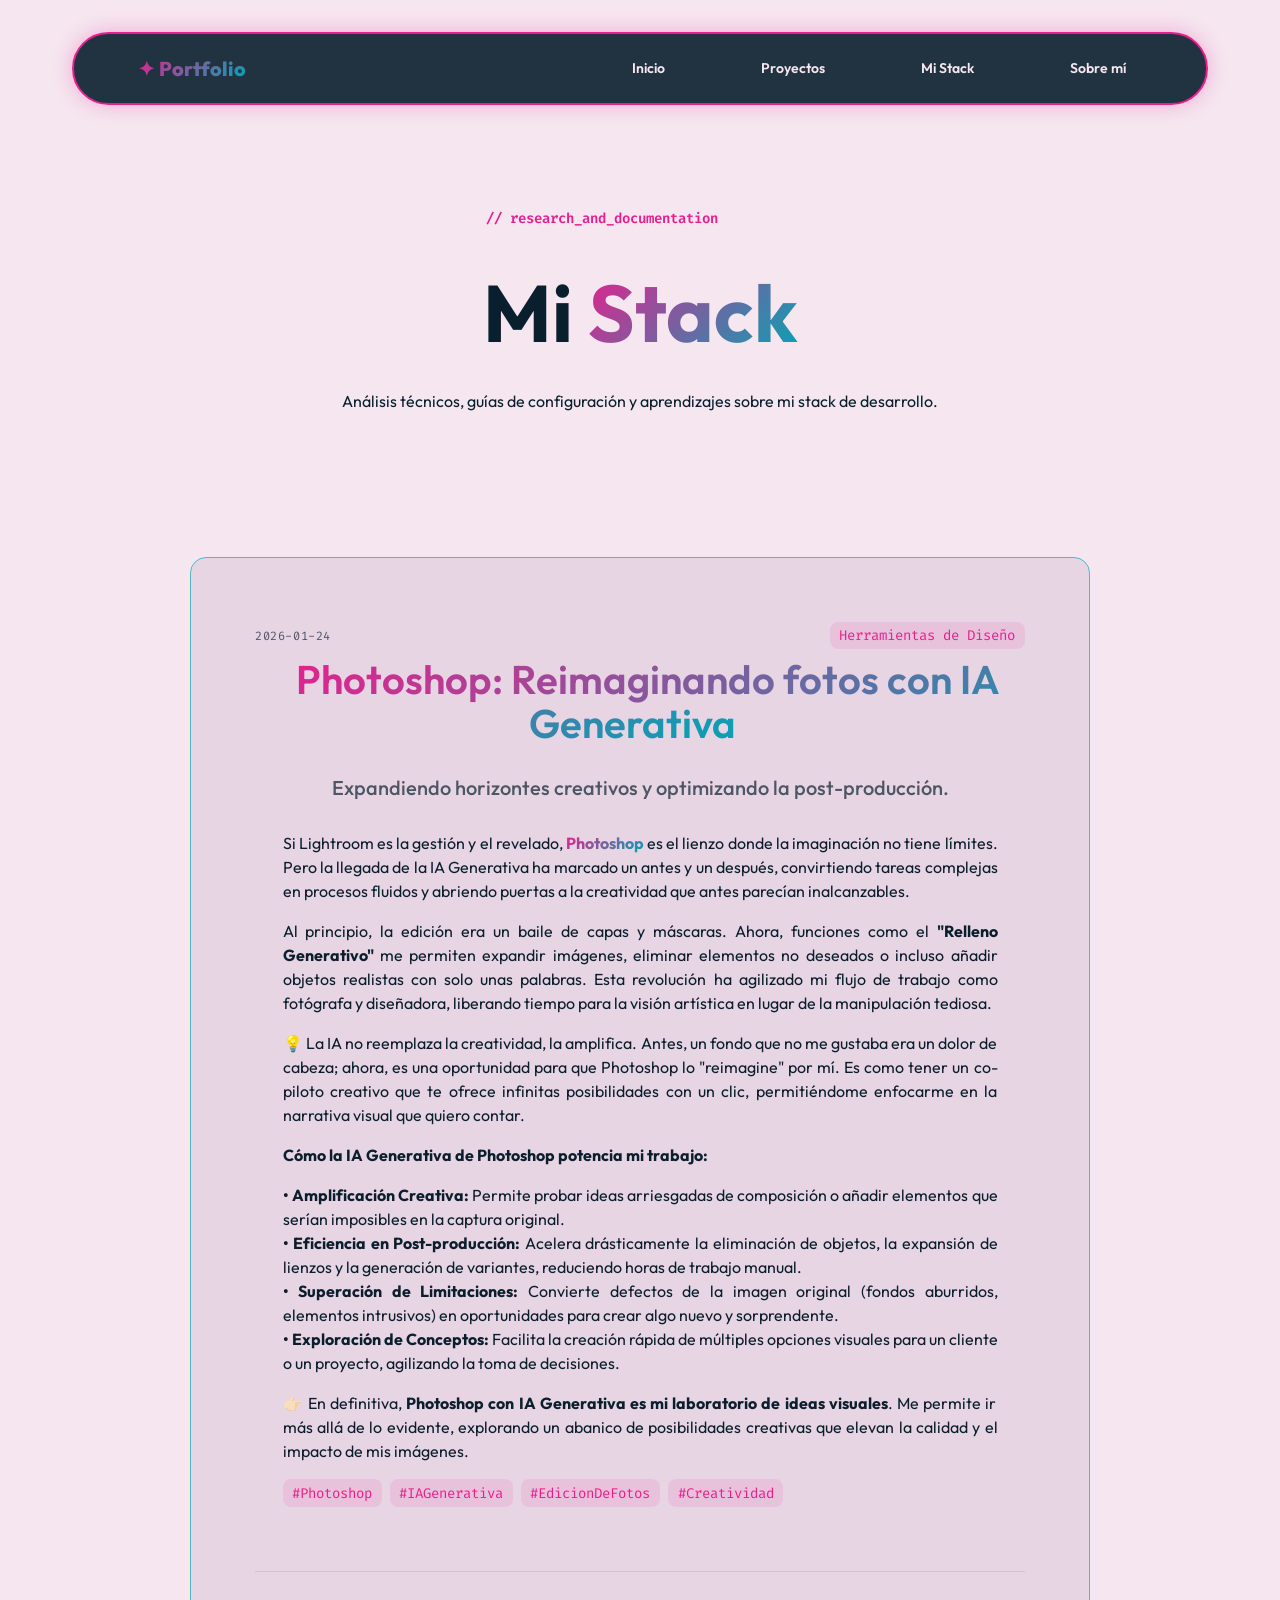
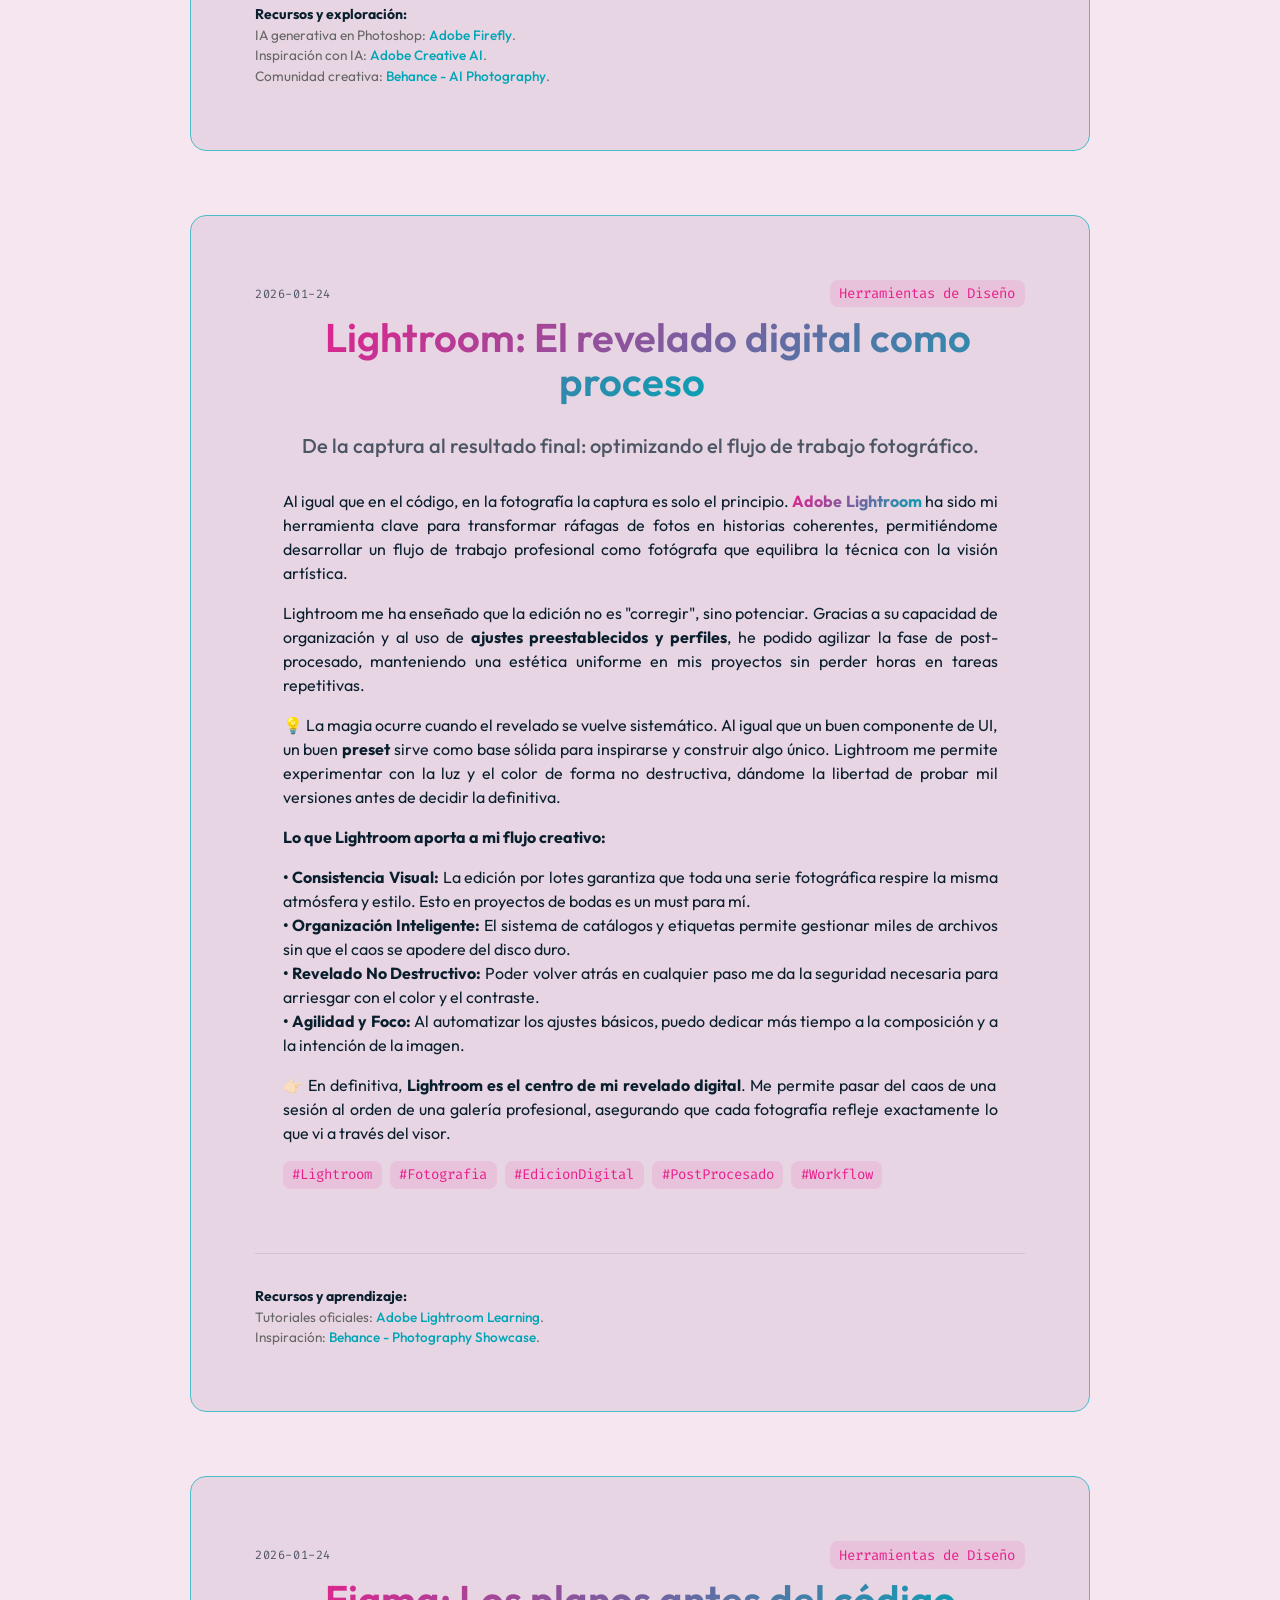
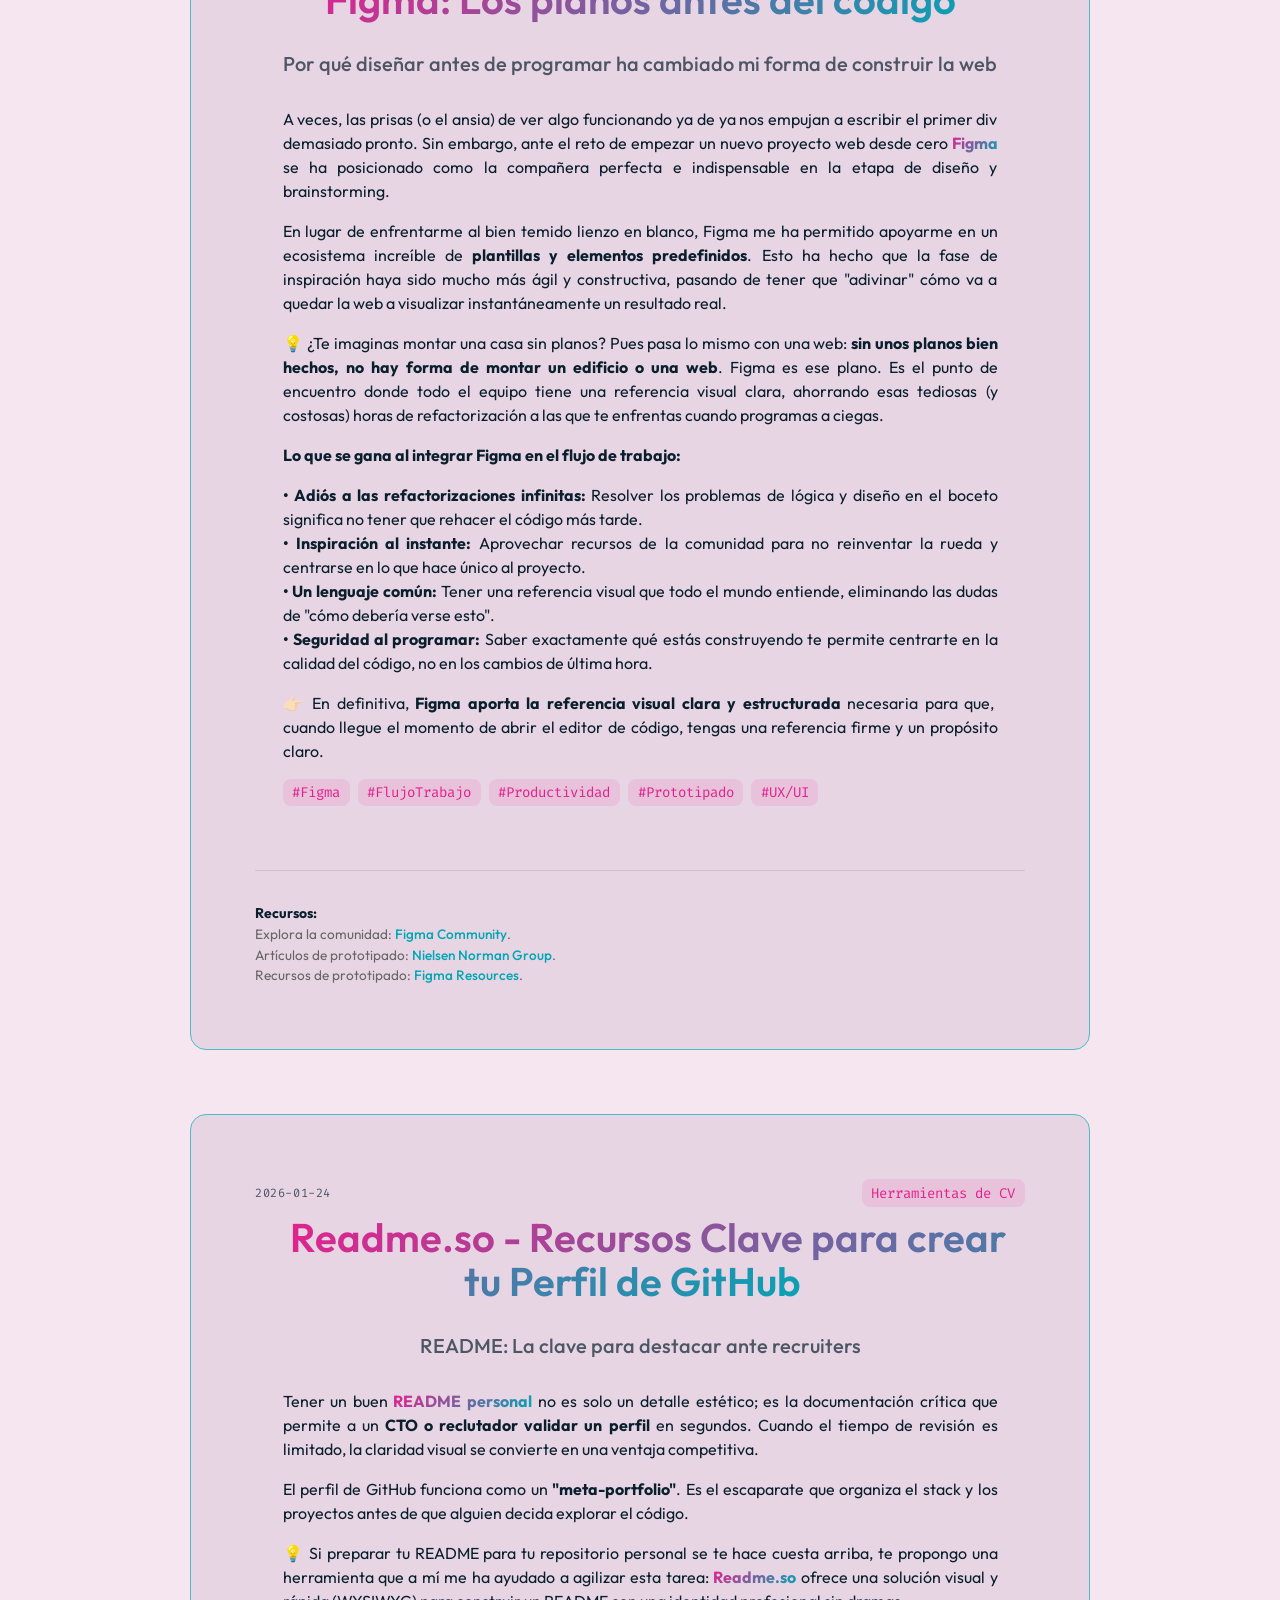
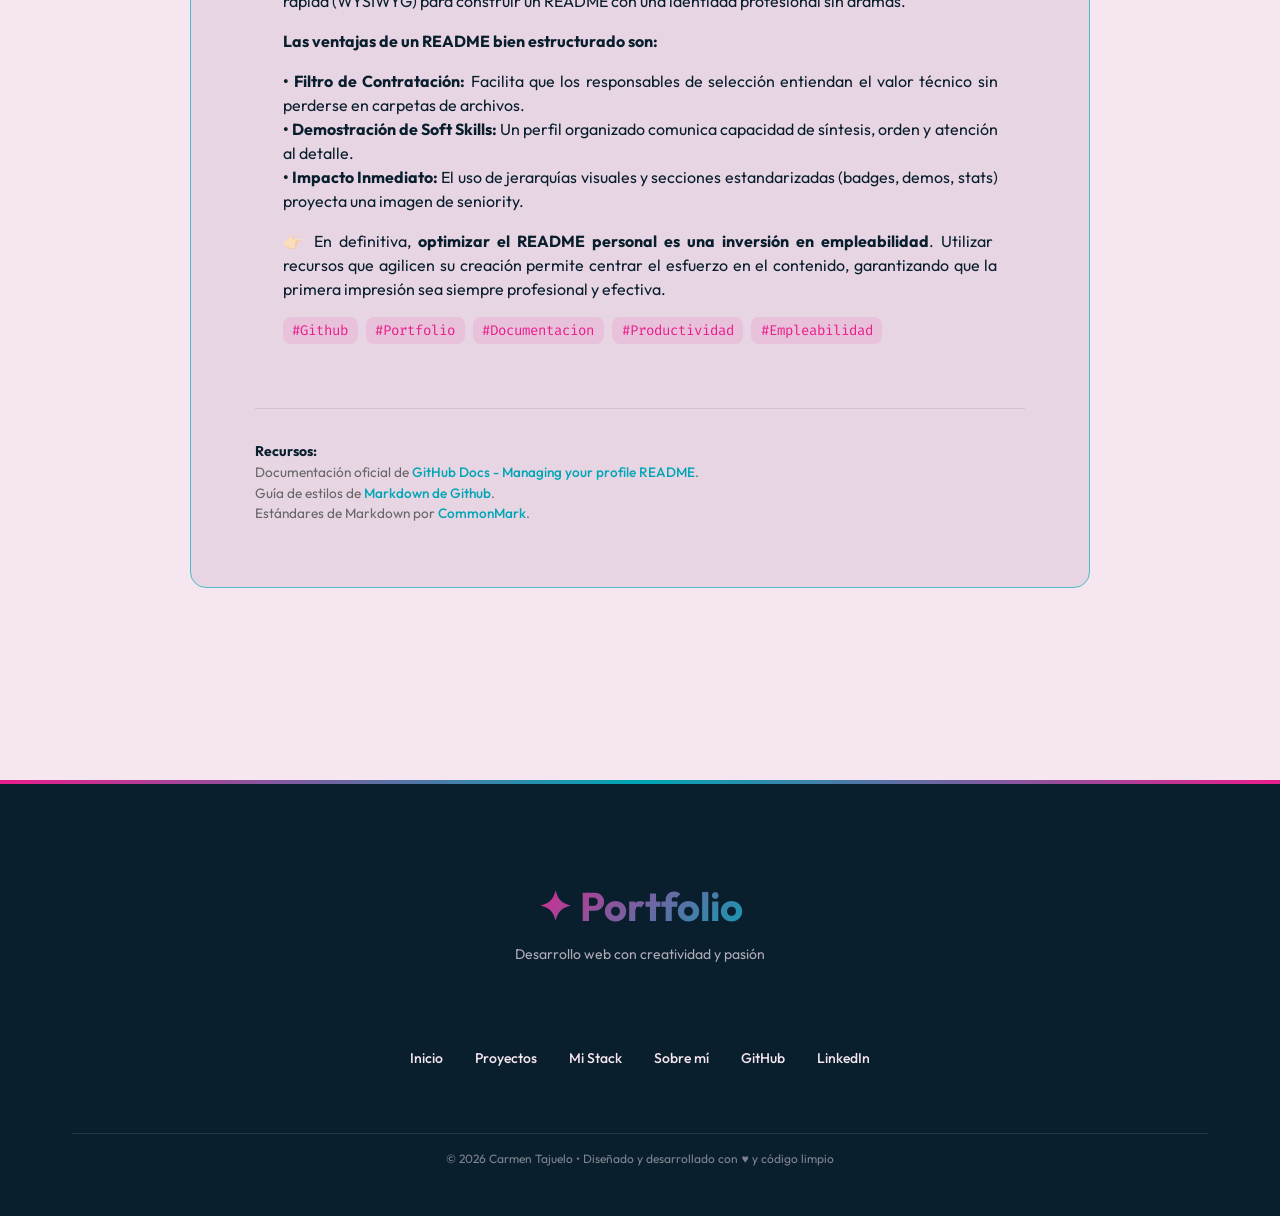
==== commit df3330a5: "feat(dossier): add Photoshop Generative AI resource card" ====
--- a/stack-dossier.html
+++ b/stack-dossier.html
@@ -62,6 +62,170 @@
 
                     <div class="dossier__grid">
 
+                        <article class="dossier-card" id="photoshop">
+                            <header class="dossier-card__header">
+                                <div class="dossier-card__meta">
+                                    <time class="dossier-card__date">2026-01-24</time>
+                                    <span class="dossier-card__category">Herramientas de Diseño</span>
+                                </div>
+                                <h2 class="dossier-card__title text-gradient">Photoshop: Reimaginando fotos con IA
+                                    Generativa</h2>
+                                <h3 class="dossier-card__subtitle">Expandiendo horizontes creativos y optimizando la
+                                    post-producción.</h3>
+                            </header>
+
+                            <div class="dossier-card__body">
+                                <p>
+                                    Si Lightroom es la gestión y el revelado, <strong
+                                        class="text-gradient">Photoshop</strong> es el lienzo donde la imaginación no
+                                    tiene límites. Pero la llegada de la IA Generativa ha marcado un antes y un
+                                    después, convirtiendo tareas complejas en procesos fluidos y abriendo puertas a la
+                                    creatividad que antes parecían inalcanzables.
+                                </p>
+
+                                <p>
+                                    Al principio, la edición era un baile de capas y máscaras. Ahora, funciones como el
+                                    <strong>"Relleno Generativo"</strong> me permiten expandir imágenes, eliminar
+                                    elementos no deseados o incluso añadir objetos realistas con solo unas palabras.
+                                    Esta revolución ha agilizado mi flujo de trabajo como fotógrafa y diseñadora,
+                                    liberando tiempo para la visión artística en lugar de la manipulación tediosa.
+                                </p>
+
+                                <p>
+                                    💡 La IA no reemplaza la creatividad, la amplifica. Antes, un fondo que no me
+                                    gustaba era un dolor de cabeza; ahora, es una oportunidad para que Photoshop lo
+                                    "reimagine" por mí. Es como tener un co-piloto creativo que te ofrece infinitas
+                                    posibilidades con un clic, permitiéndome enfocarme en la narrativa visual que quiero
+                                    contar.
+                                </p>
+
+                                <p><strong>Cómo la IA Generativa de Photoshop potencia mi trabajo:</strong></p>
+                                <ul>
+                                    <li><strong>• Amplificación Creativa:</strong> Permite probar ideas arriesgadas de
+                                        composición o añadir elementos que serían imposibles en la captura original.
+                                    </li>
+                                    <li><strong>• Eficiencia en Post-producción:</strong> Acelera drásticamente la
+                                        eliminación de objetos, la expansión de lienzos y la generación de variantes,
+                                        reduciendo horas de trabajo manual.</li>
+                                    <li><strong>• Superación de Limitaciones:</strong> Convierte defectos de la imagen
+                                        original (fondos aburridos, elementos intrusivos) en oportunidades para crear
+                                        algo nuevo y sorprendente.</li>
+                                    <li><strong>• Exploración de Conceptos:</strong> Facilita la creación rápida de
+                                        múltiples opciones visuales para un cliente o un proyecto, agilizando la toma de
+                                        decisiones.</li>
+                                </ul>
+
+                                <p>
+                                    👉🏻 En definitiva, <strong>Photoshop con IA Generativa es mi laboratorio de ideas
+                                        visuales</strong>. Me permite ir más allá de lo evidente, explorando un abanico
+                                    de posibilidades creativas que elevan la calidad y el impacto de mis imágenes.
+                                </p>
+
+                                <div class="dossier-card__tags">
+                                    <span class="tag">#Photoshop</span>
+                                    <span class="tag">#IAGenerativa</span>
+                                    <span class="tag">#EdicionDeFotos</span>
+                                    <span class="tag">#Creatividad</span>
+                                </div>
+                            </div>
+
+                            <footer class="dossier-card__footer">
+                                <div class="dossier-card__stack-info">
+                                    <strong>Recursos y exploración:</strong>
+                                    <ul style="font-size: 0.85rem; color: #666;">
+                                        <li>IA generativa en Photoshop: <a
+                                                href="https://www.adobe.com/creativecloud/photography.html"
+                                                target="_blank">Adobe Firefly</a>.</li>
+                                        <li>Inspiración con IA: <a
+                                                href="https://business.adobe.com/es/ai/adobe-genai.html"
+                                                target="_blank">Adobe Creative AI</a>.</li>
+                                        <li>Comunidad creativa: <a
+                                                href="https://www.behance.net/search/projects/ai%20photography?tracking_source=typeahead_search_suggestion"
+                                                target="_blank">Behance - AI Photography</a>.</li>
+                                    </ul>
+                                </div>
+                            </footer>
+                        </article>
+
+                        <article class="dossier-card" id="lightroom">
+                            <header class="dossier-card__header">
+                                <div class="dossier-card__meta">
+                                    <time class="dossier-card__date">2026-01-24</time>
+                                    <span class="dossier-card__category">Herramientas de Diseño</span>
+                                </div>
+                                <h2 class="dossier-card__title text-gradient">Lightroom: El revelado digital como
+                                    proceso</h2>
+                                <h3 class="dossier-card__subtitle">De la captura al resultado final: optimizando el
+                                    flujo de trabajo fotográfico.</h3>
+                            </header>
+
+                            <div class="dossier-card__body">
+                                <p>
+                                    Al igual que en el código, en la fotografía la captura es solo el principio. <strong
+                                        class="text-gradient">Adobe Lightroom</strong> ha sido mi herramienta clave para
+                                    transformar ráfagas de fotos en historias coherentes, permitiéndome desarrollar un
+                                    flujo de trabajo profesional como fotógrafa que equilibra la técnica con la visión
+                                    artística.
+                                </p>
+
+                                <p>
+                                    Lightroom me ha enseñado que la edición no es "corregir", sino potenciar. Gracias a
+                                    su capacidad de organización y al uso de <strong>ajustes preestablecidos y
+                                        perfiles</strong>, he podido agilizar la fase de post-procesado, manteniendo una
+                                    estética uniforme en mis proyectos sin perder horas en tareas repetitivas.
+                                </p>
+
+                                <p>
+                                    💡 La magia ocurre cuando el revelado se vuelve sistemático. Al igual que un buen
+                                    componente de UI, un buen <strong>preset</strong> sirve como base sólida para
+                                    inspirarse y construir algo único. Lightroom me permite experimentar con la luz y el
+                                    color de forma no destructiva, dándome la libertad de probar mil versiones antes de
+                                    decidir la definitiva.
+                                </p>
+
+                                <p><strong>Lo que Lightroom aporta a mi flujo creativo:</strong></p>
+                                <ul>
+                                    <li><strong>• Consistencia Visual:</strong> La edición por lotes garantiza que toda
+                                        una serie fotográfica respire la misma atmósfera y estilo. Esto en proyectos de
+                                        bodas es un must para mí. </li>
+                                    <li><strong>• Organización Inteligente:</strong> El sistema de catálogos y etiquetas
+                                        permite gestionar miles de archivos sin que el caos se apodere del disco duro.
+                                    </li>
+                                    <li><strong>• Revelado No Destructivo:</strong> Poder volver atrás en cualquier paso
+                                        me da la seguridad necesaria para arriesgar con el color y el contraste.</li>
+                                    <li><strong>• Agilidad y Foco:</strong> Al automatizar los ajustes básicos, puedo
+                                        dedicar más tiempo a la composición y a la intención de la imagen.</li>
+                                </ul>
+
+                                <p>
+                                    👉🏻 En definitiva, <strong>Lightroom es el centro de mi revelado digital</strong>.
+                                    Me permite pasar del caos de una sesión al orden de una galería profesional,
+                                    asegurando que cada fotografía refleje exactamente lo que vi a través del visor.
+                                </p>
+
+                                <div class="dossier-card__tags">
+                                    <span class="tag">#Lightroom</span>
+                                    <span class="tag">#Fotografia</span>
+                                    <span class="tag">#EdicionDigital</span>
+                                    <span class="tag">#PostProcesado</span>
+                                    <span class="tag">#Workflow</span>
+                                </div>
+                            </div>
+
+                            <footer class="dossier-card__footer">
+                                <div class="dossier-card__stack-info">
+                                    <strong>Recursos y aprendizaje:</strong>
+                                    <ul style="font-size: 0.85rem; color: #666;">
+                                        <li>Tutoriales oficiales: <a
+                                                href="https://helpx.adobe.com/lightroom-cc/tutorials.html"
+                                                target="_blank">Adobe Lightroom Learning</a>.</li>
+                                        <li>Inspiración: <a href="https://www.behance.net/galleries/photography"
+                                                target="_blank">Behance - Photography Showcase</a>.</li>
+                                    </ul>
+                                </div>
+                            </footer>
+                        </article>
+
                         <article class="dossier-card" id="figma-logic-before-code">
                             <header class="dossier-card__header">
                                 <div class="dossier-card__meta">
@@ -130,7 +294,7 @@
 
                             <footer class="dossier-card__footer">
                                 <div class="dossier-card__stack-info">
-                                    <strong>Recursos recomendados:</strong>
+                                    <strong>Recursos:</strong>
                                     <ul style="font-size: 0.85rem; color: #666;">
                                         <li>Explora la comunidad: <a href="https://www.figma.com/community"
                                                 target="_blank">Figma Community</a>.</li>
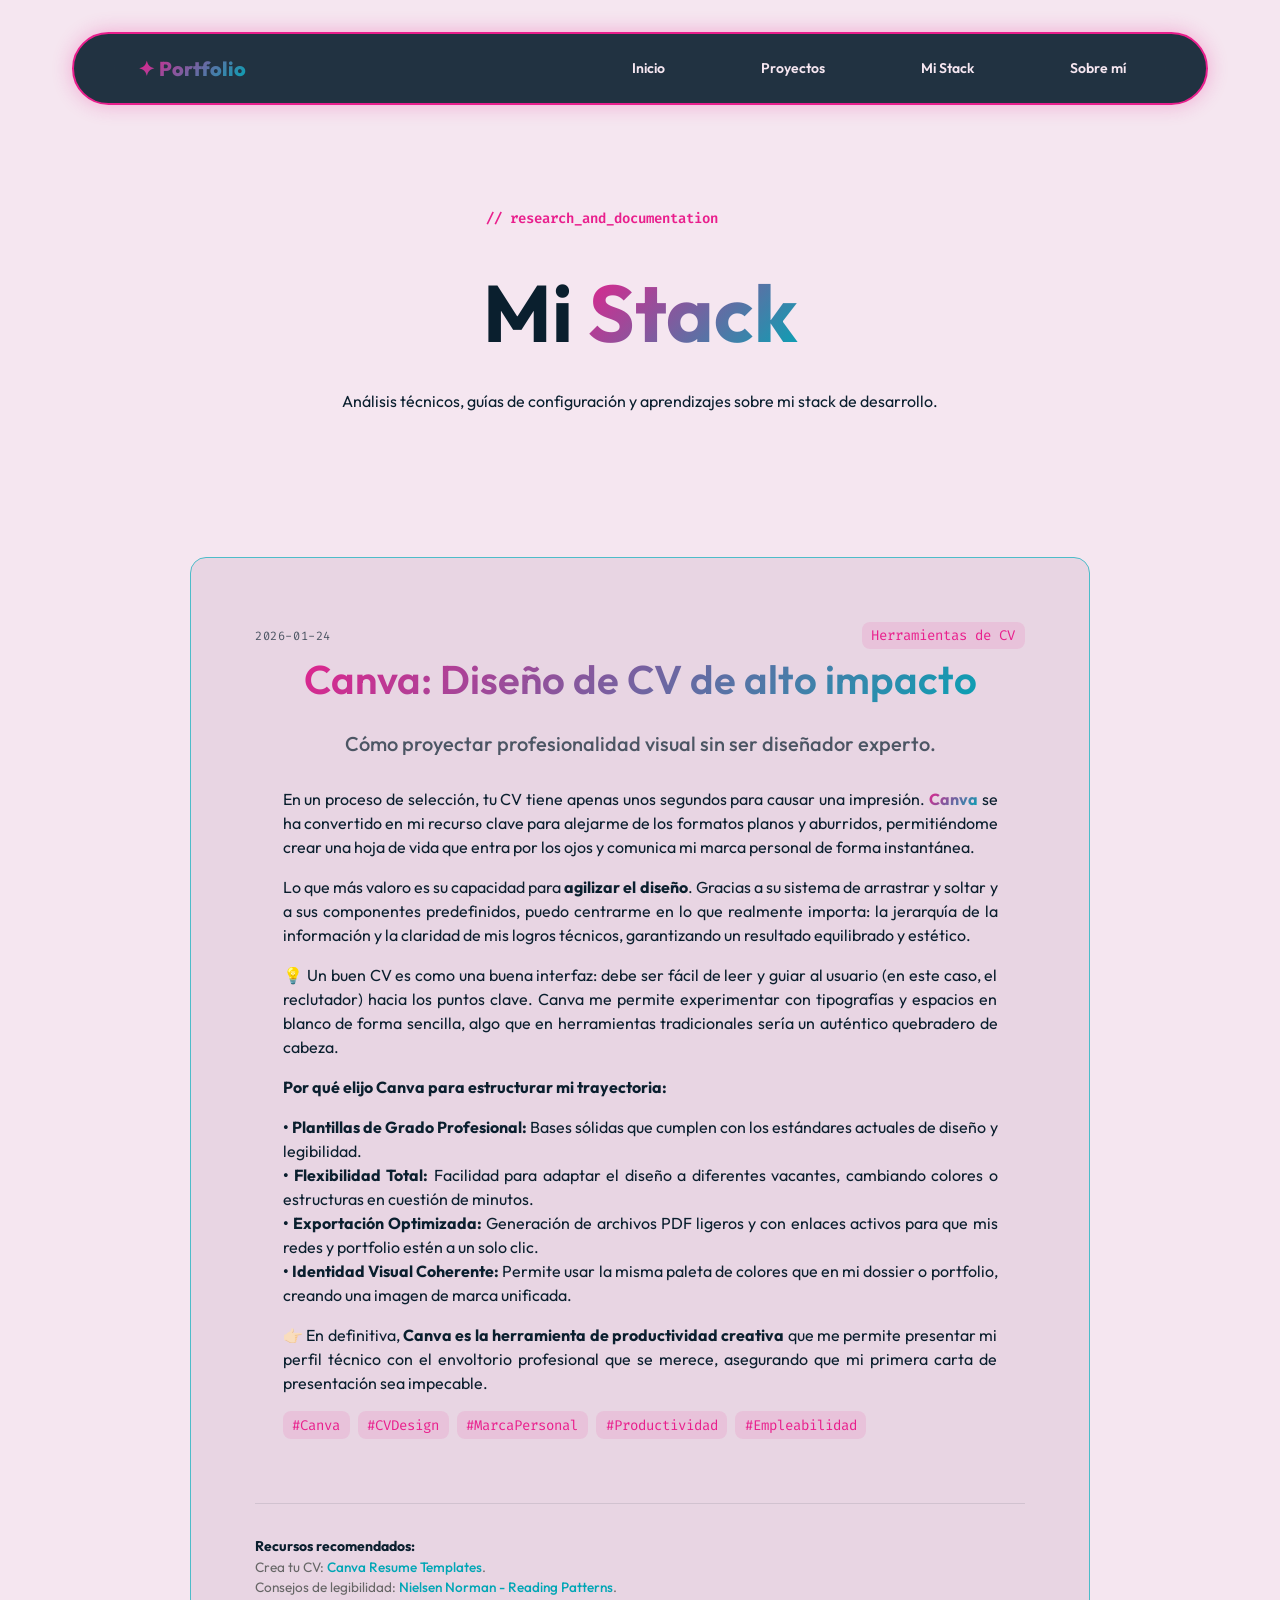
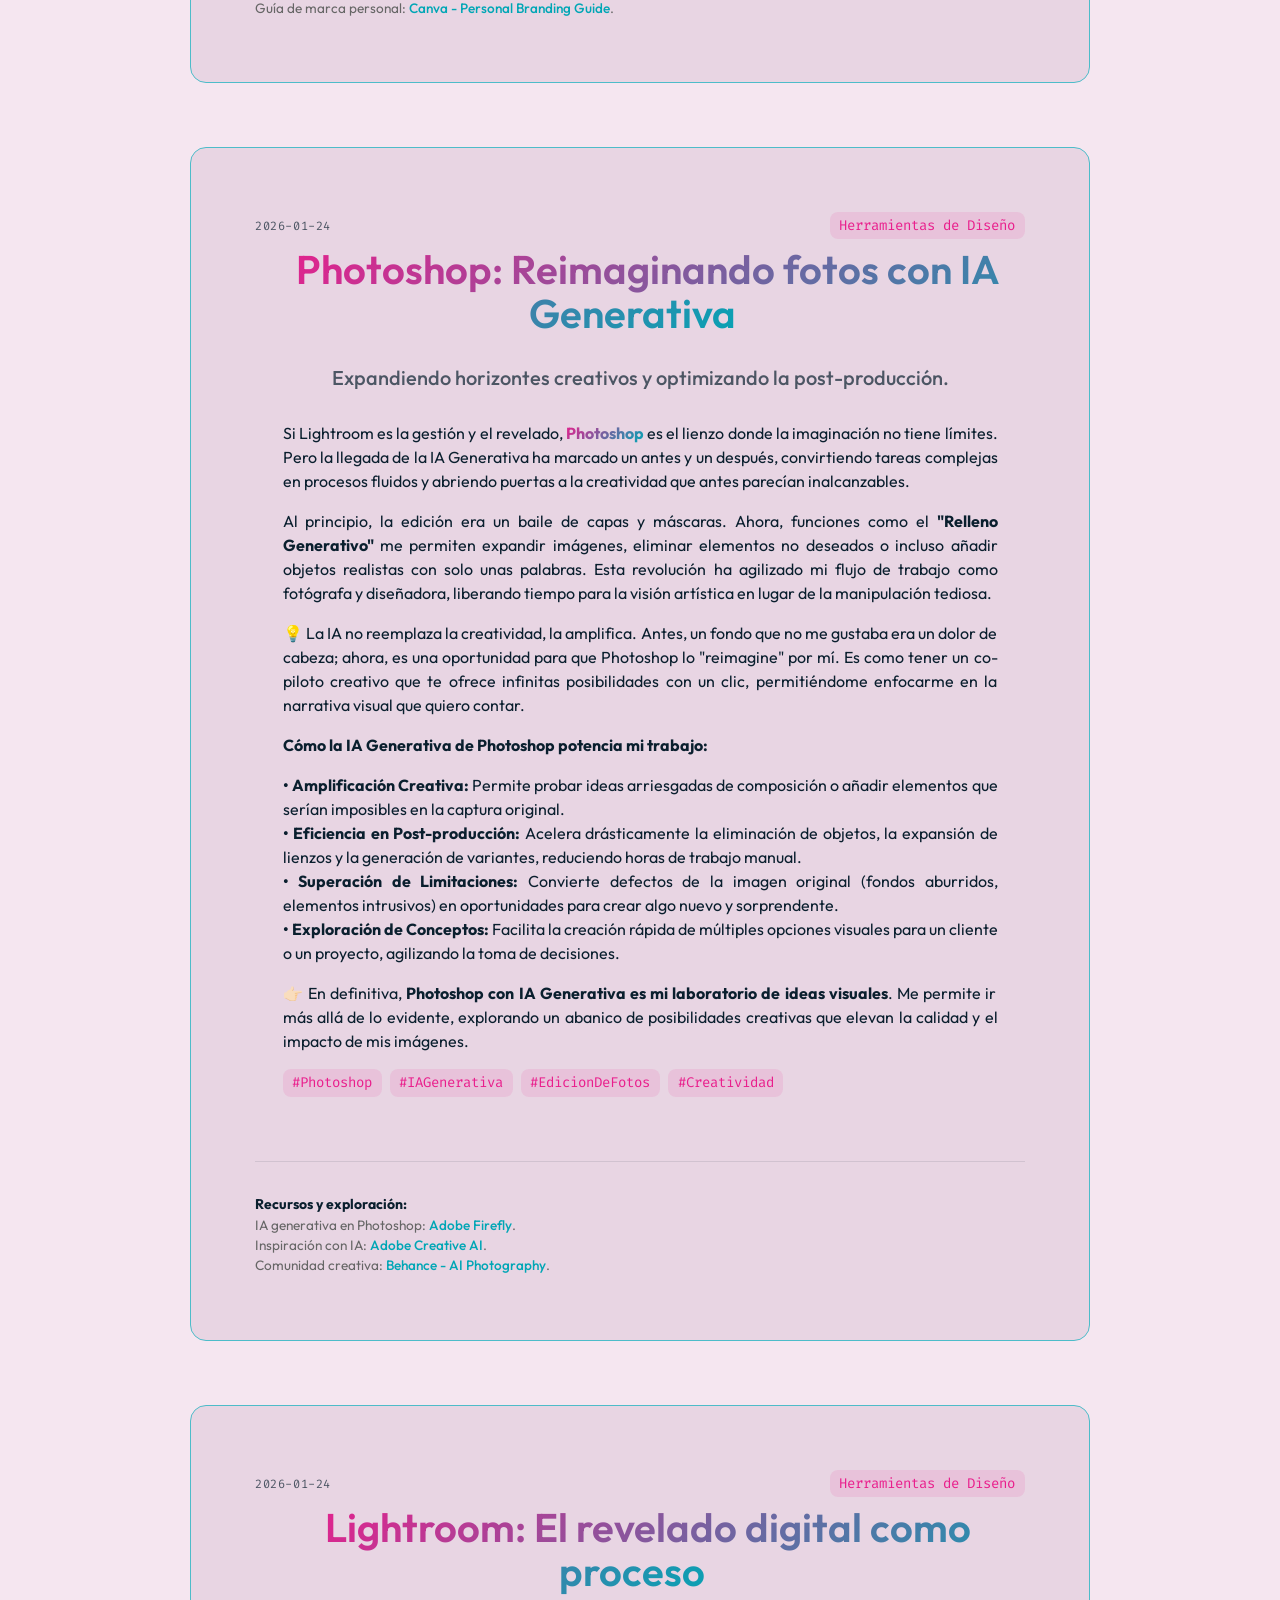
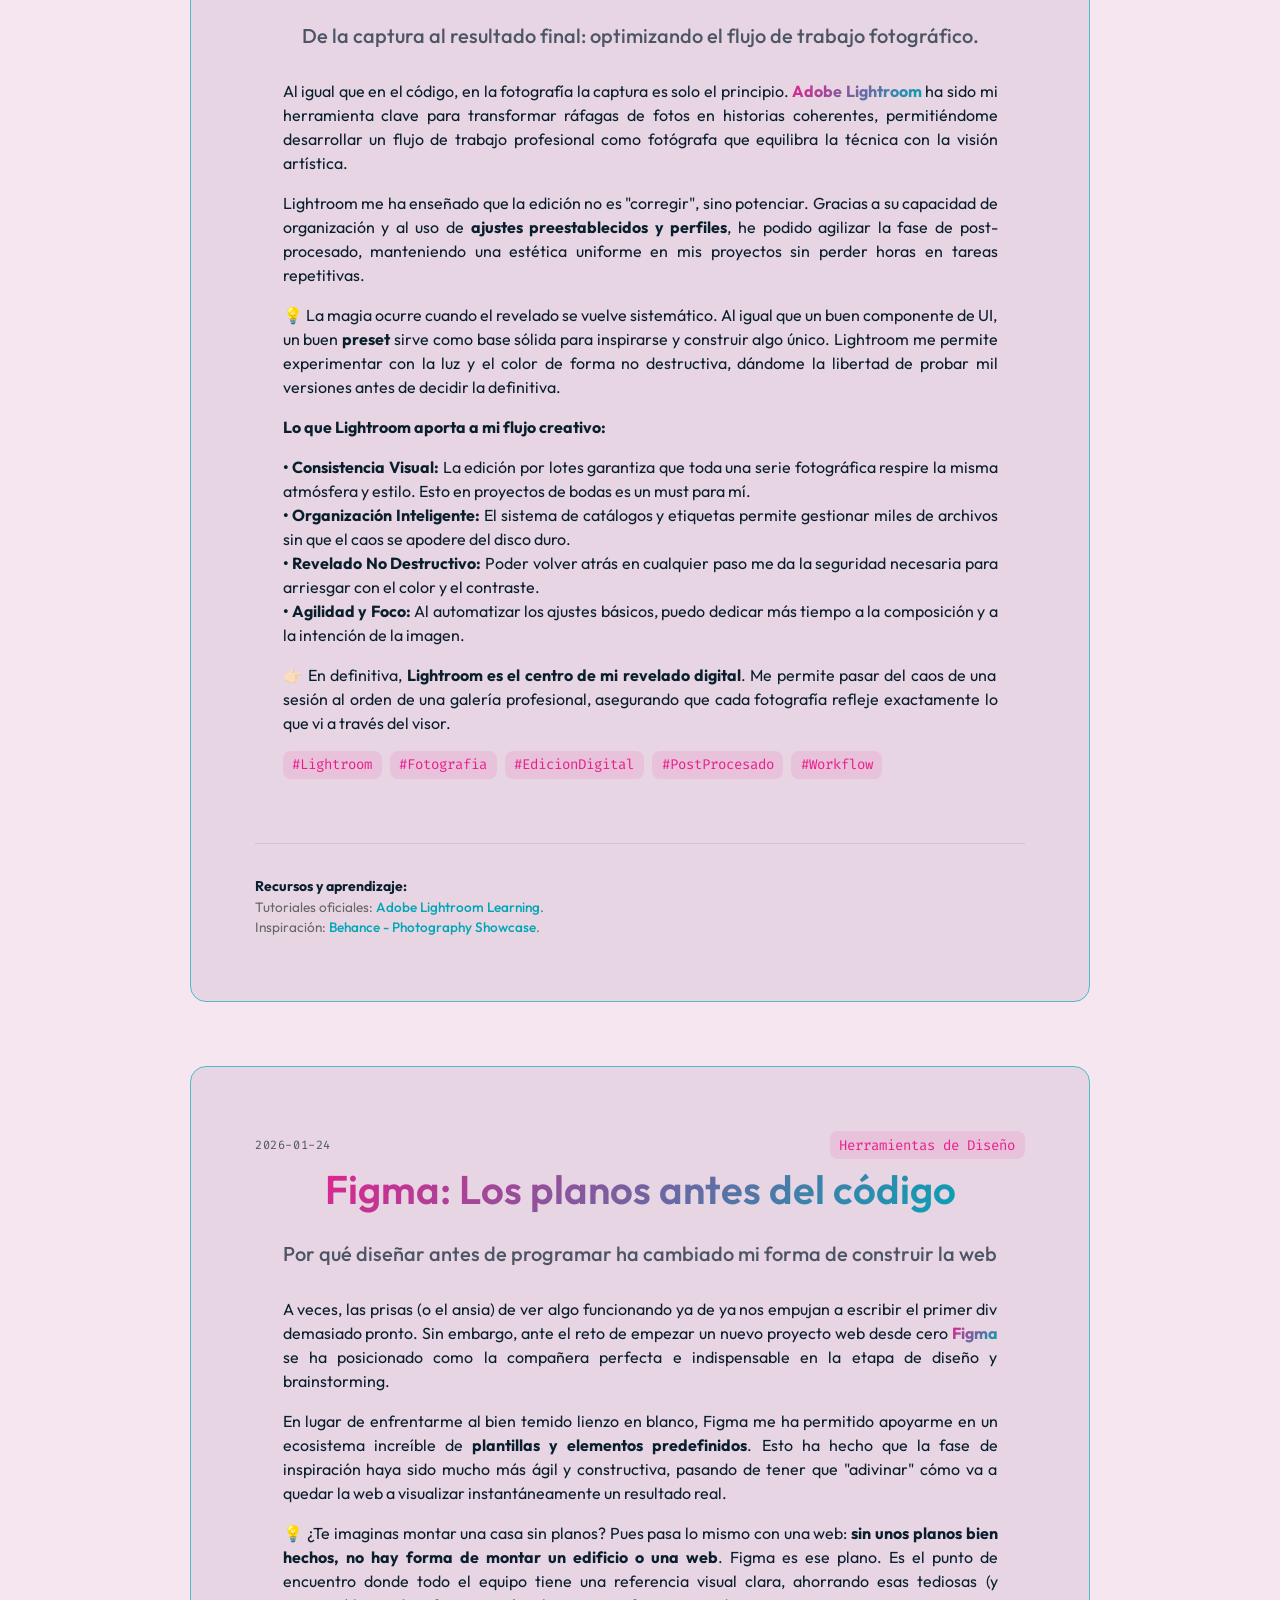
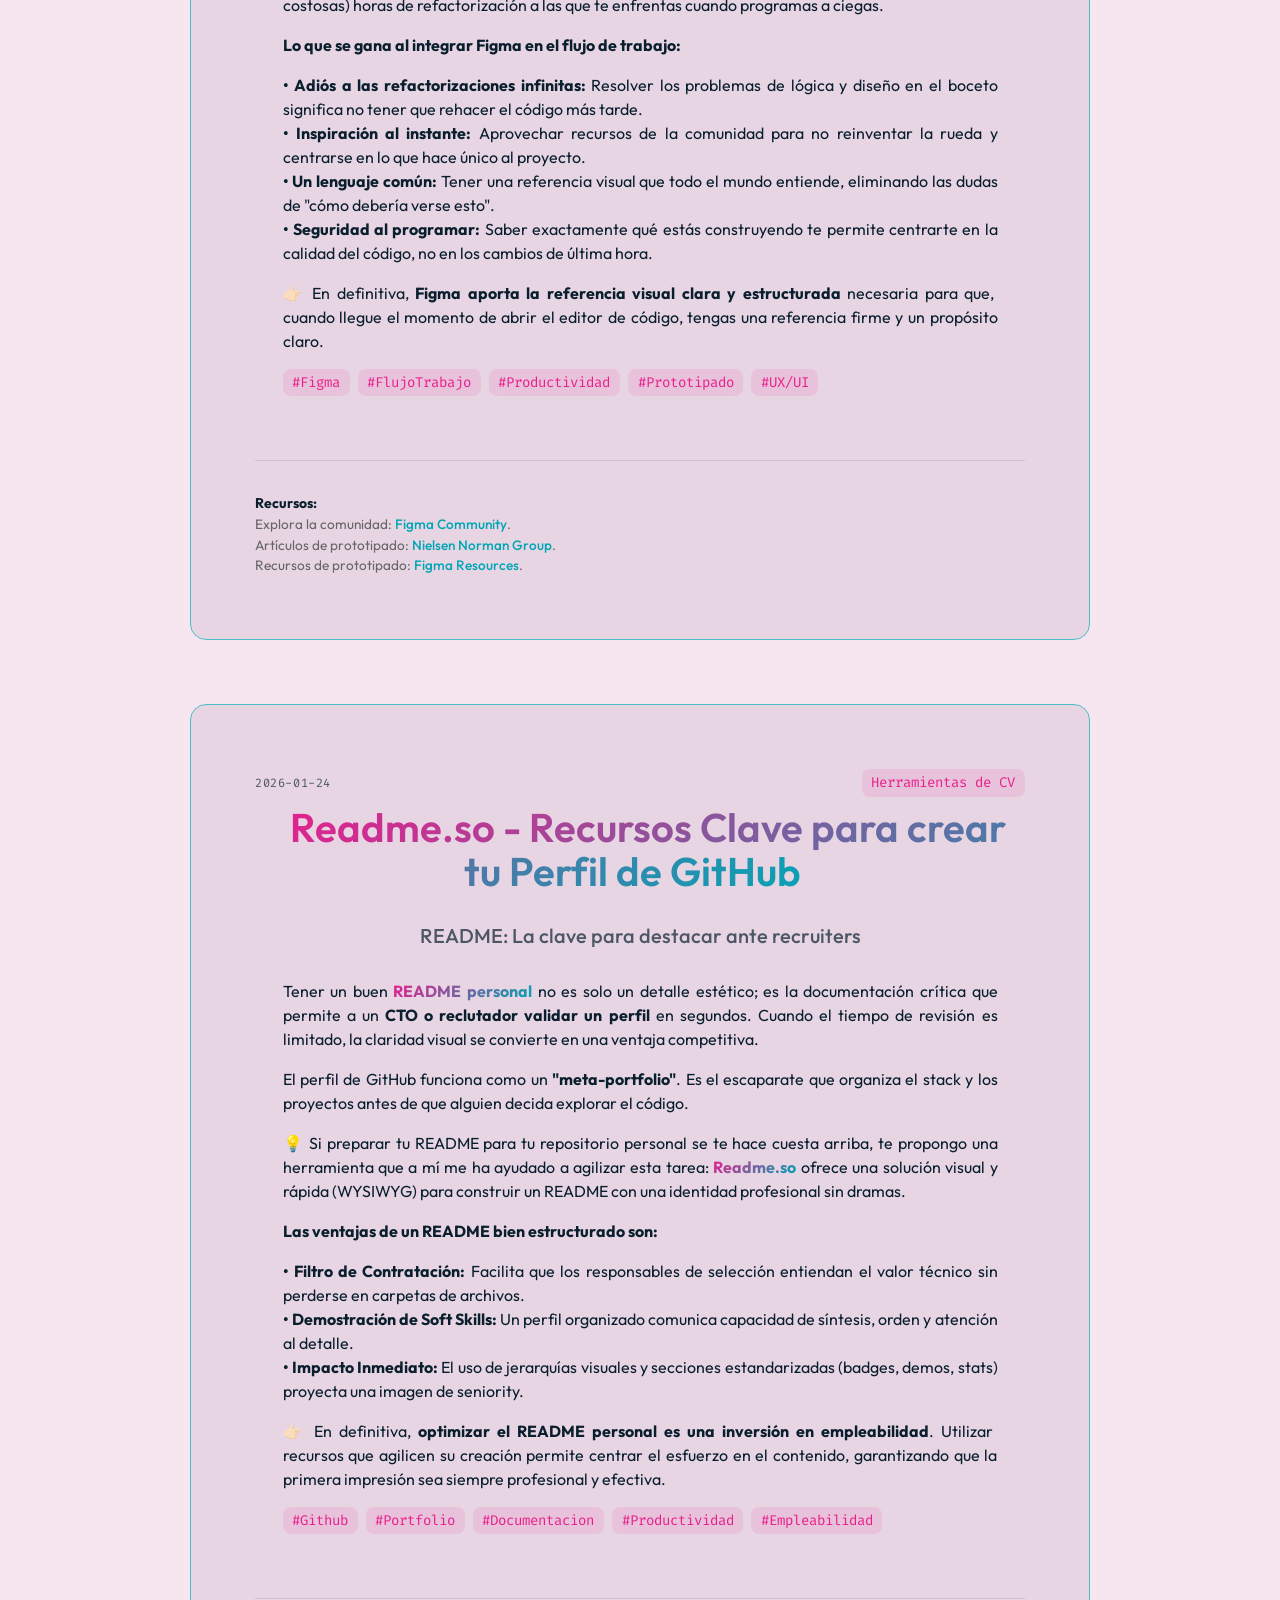
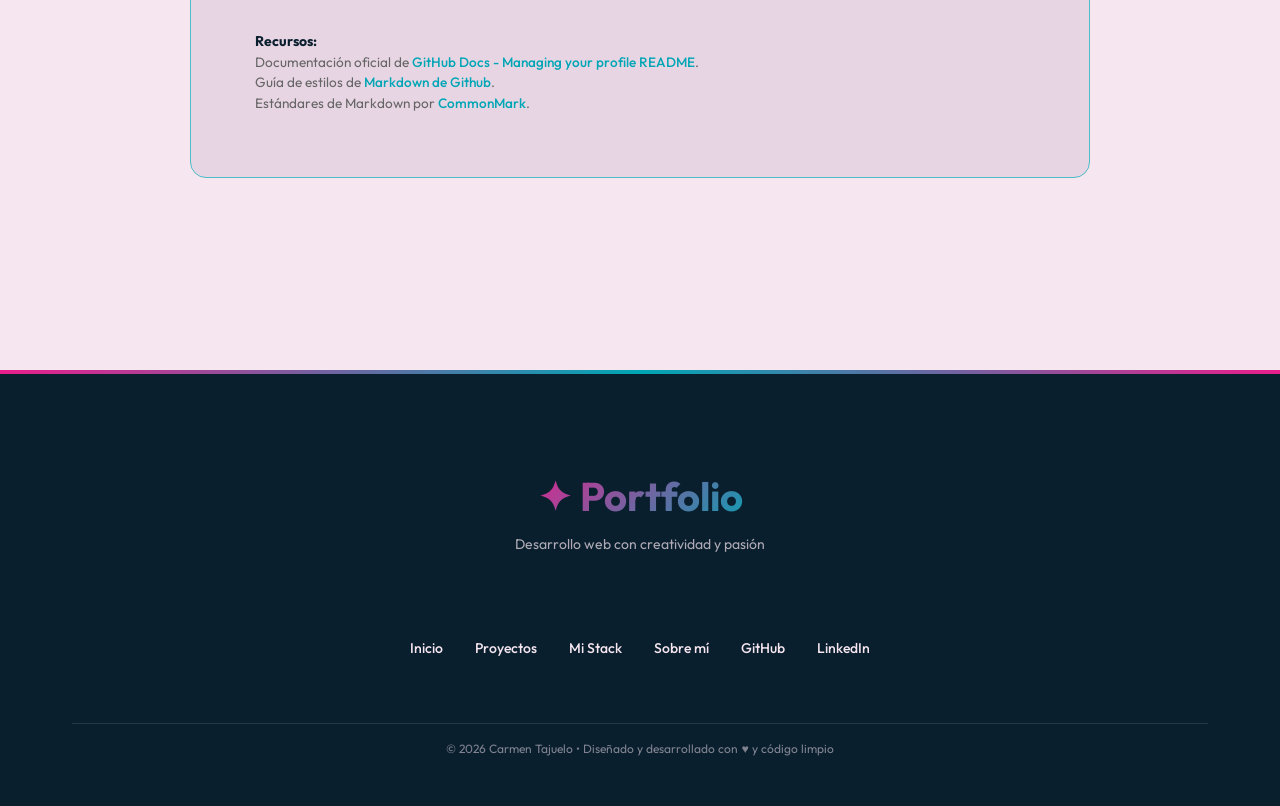
==== commit ce699a23: "feat(dossier): add Canva card for professional CV design and personal branding" ====
--- a/stack-dossier.html
+++ b/stack-dossier.html
@@ -62,6 +62,88 @@
 
                     <div class="dossier__grid">
 
+
+                        <article class="dossier-card" id="canva-cv-design">
+                            <header class="dossier-card__header">
+                                <div class="dossier-card__meta">
+                                    <time class="dossier-card__date">2026-01-24</time>
+                                    <span class="dossier-card__category">Herramientas de CV</span>
+                                </div>
+                                <h2 class="dossier-card__title text-gradient">Canva: Diseño de CV de alto impacto</h2>
+                                <h3 class="dossier-card__subtitle">Cómo proyectar profesionalidad visual sin ser
+                                    diseñador experto.</h3>
+                            </header>
+
+                            <div class="dossier-card__body">
+                                <p>
+                                    En un proceso de selección, tu CV tiene apenas unos segundos para causar una
+                                    impresión. <strong class="text-gradient">Canva</strong> se ha convertido en mi
+                                    recurso clave para alejarme de los formatos planos y aburridos, permitiéndome crear
+                                    una hoja de vida que entra por los ojos y comunica mi marca personal de forma
+                                    instantánea.
+                                </p>
+
+                                <p>
+                                    Lo que más valoro es su capacidad para <strong>agilizar el diseño</strong>. Gracias
+                                    a su sistema de arrastrar y soltar y a sus componentes predefinidos, puedo centrarme
+                                    en lo que realmente importa: la jerarquía de la información y la claridad de mis
+                                    logros técnicos, garantizando un resultado equilibrado y estético.
+                                </p>
+
+                                <p>
+                                    💡 Un buen CV es como una buena interfaz: debe ser fácil de leer y guiar al usuario
+                                    (en este caso, el reclutador) hacia los puntos clave. Canva me permite experimentar
+                                    con tipografías y espacios en blanco de forma sencilla, algo que en herramientas
+                                    tradicionales sería un auténtico quebradero de cabeza.
+                                </p>
+
+                                <p><strong>Por qué elijo Canva para estructurar mi trayectoria:</strong></p>
+                                <ul>
+                                    <li><strong>• Plantillas de Grado Profesional:</strong> Bases sólidas que cumplen
+                                        con los estándares actuales de diseño y legibilidad.</li>
+                                    <li><strong>• Flexibilidad Total:</strong> Facilidad para adaptar el diseño a
+                                        diferentes vacantes, cambiando colores o estructuras en cuestión de minutos.
+                                    </li>
+                                    <li><strong>• Exportación Optimizada:</strong> Generación de archivos PDF ligeros y
+                                        con enlaces activos para que mis redes y portfolio estén a un solo clic.</li>
+                                    <li><strong>• Identidad Visual Coherente:</strong> Permite usar la misma paleta de
+                                        colores que en mi dossier o portfolio, creando una imagen de marca unificada.
+                                    </li>
+                                </ul>
+
+                                <p>
+                                    👉🏻 En definitiva, <strong>Canva es la herramienta de productividad
+                                        creativa</strong> que me permite presentar mi perfil técnico con el envoltorio
+                                    profesional que se merece, asegurando que mi primera carta de presentación sea
+                                    impecable.
+                                </p>
+
+                                <div class="dossier-card__tags">
+                                    <span class="tag">#Canva</span>
+                                    <span class="tag">#CVDesign</span>
+                                    <span class="tag">#MarcaPersonal</span>
+                                    <span class="tag">#Productividad</span>
+                                    <span class="tag">#Empleabilidad</span>
+                                </div>
+                            </div>
+
+                            <footer class="dossier-card__footer">
+                                <div class="dossier-card__stack-info">
+                                    <strong>Recursos recomendados:</strong>
+                                    <ul style="font-size: 0.85rem; color: #666;">
+                                        <li>Crea tu CV: <a href="https://www.canva.com/resumes/templates/"
+                                                target="_blank">Canva Resume Templates</a>.</li>
+                                        <li>Consejos de legibilidad: <a
+                                                href="https://www.nngroup.com/articles/f-shaped-pattern-reading-web-content/"
+                                                target="_blank">Nielsen Norman - Reading Patterns</a>.</li>
+                                        <li>Guía de marca personal: <a
+                                                href="https://www.canva.com/learn/personal-branding/"
+                                                target="_blank">Canva - Personal Branding Guide</a>.</li>
+                                    </ul>
+                                </div>
+                            </footer>
+                        </article>
+
                         <article class="dossier-card" id="photoshop">
                             <header class="dossier-card__header">
                                 <div class="dossier-card__meta">
@@ -226,7 +308,7 @@
                             </footer>
                         </article>
 
-                        <article class="dossier-card" id="figma-logic-before-code">
+                        <article class="dossier-card" id="figma">
                             <header class="dossier-card__header">
                                 <div class="dossier-card__meta">
                                     <time class="dossier-card__date">2026-01-24</time>
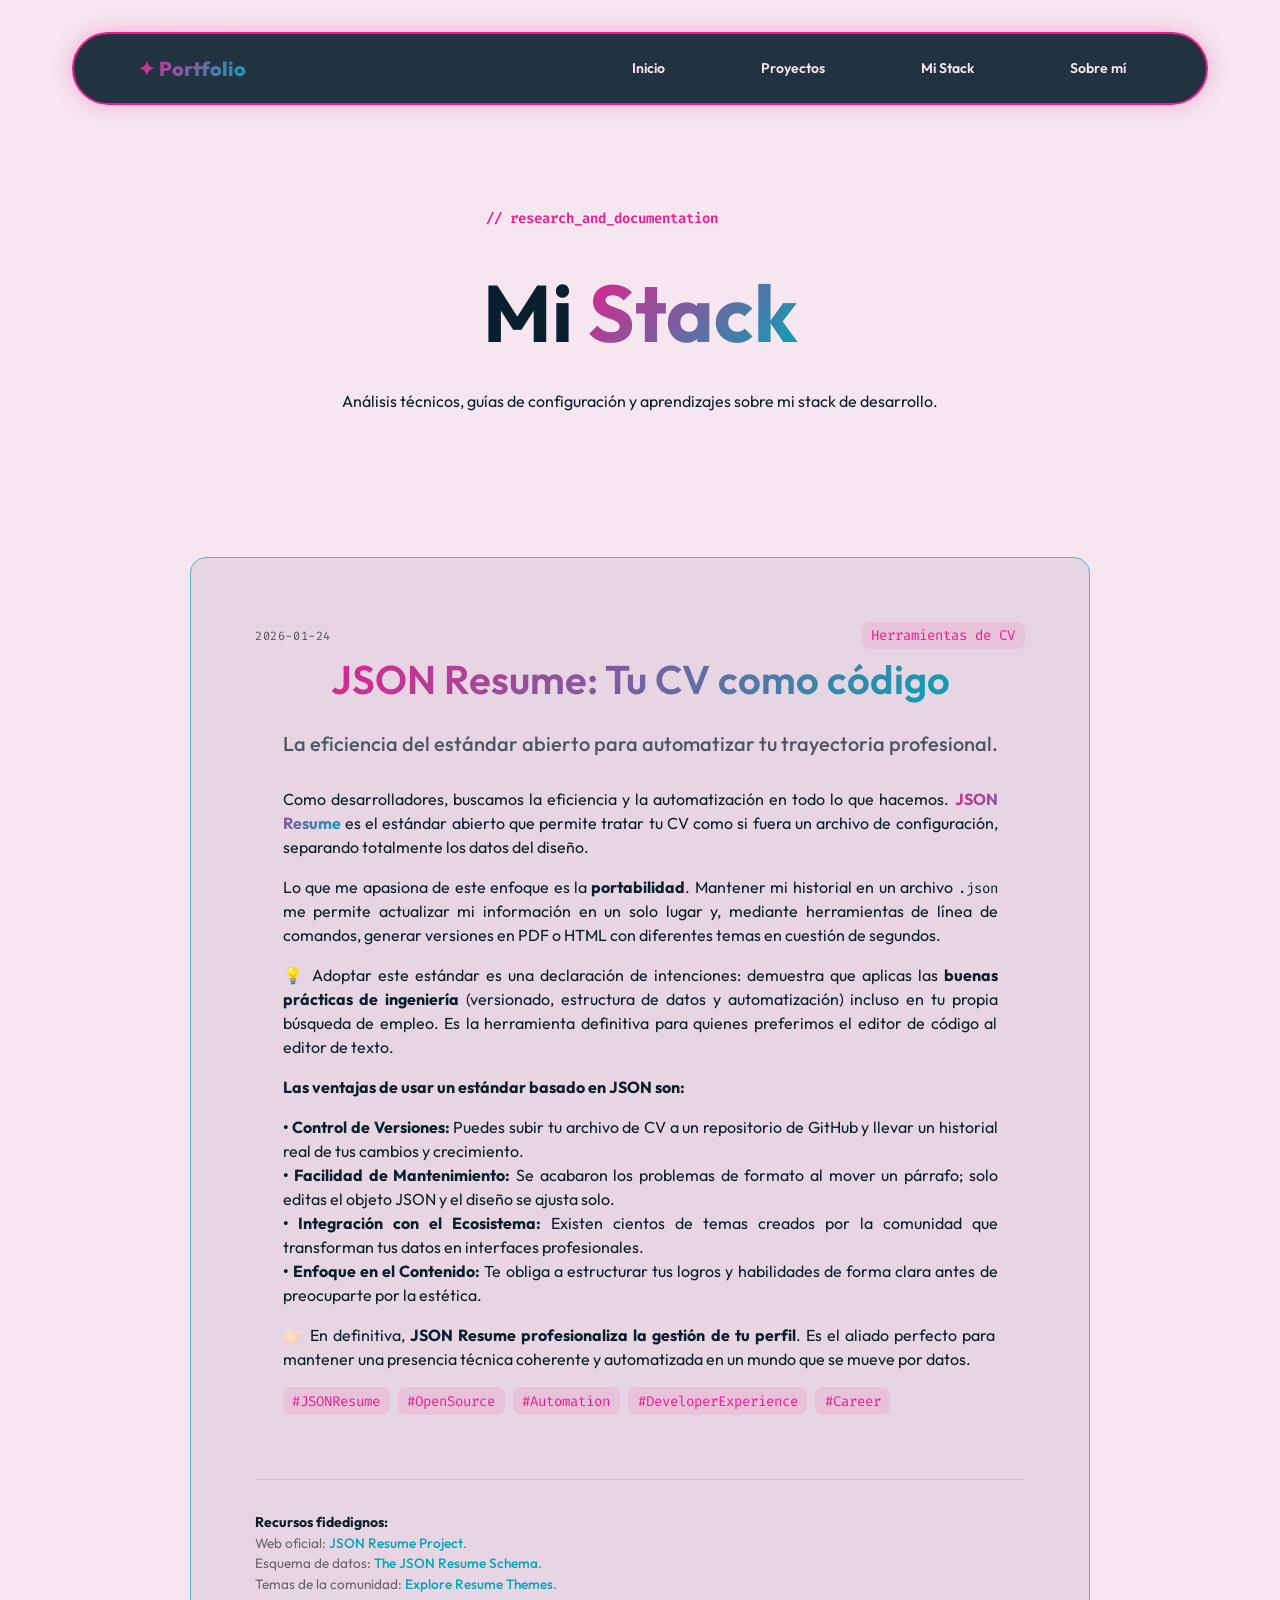
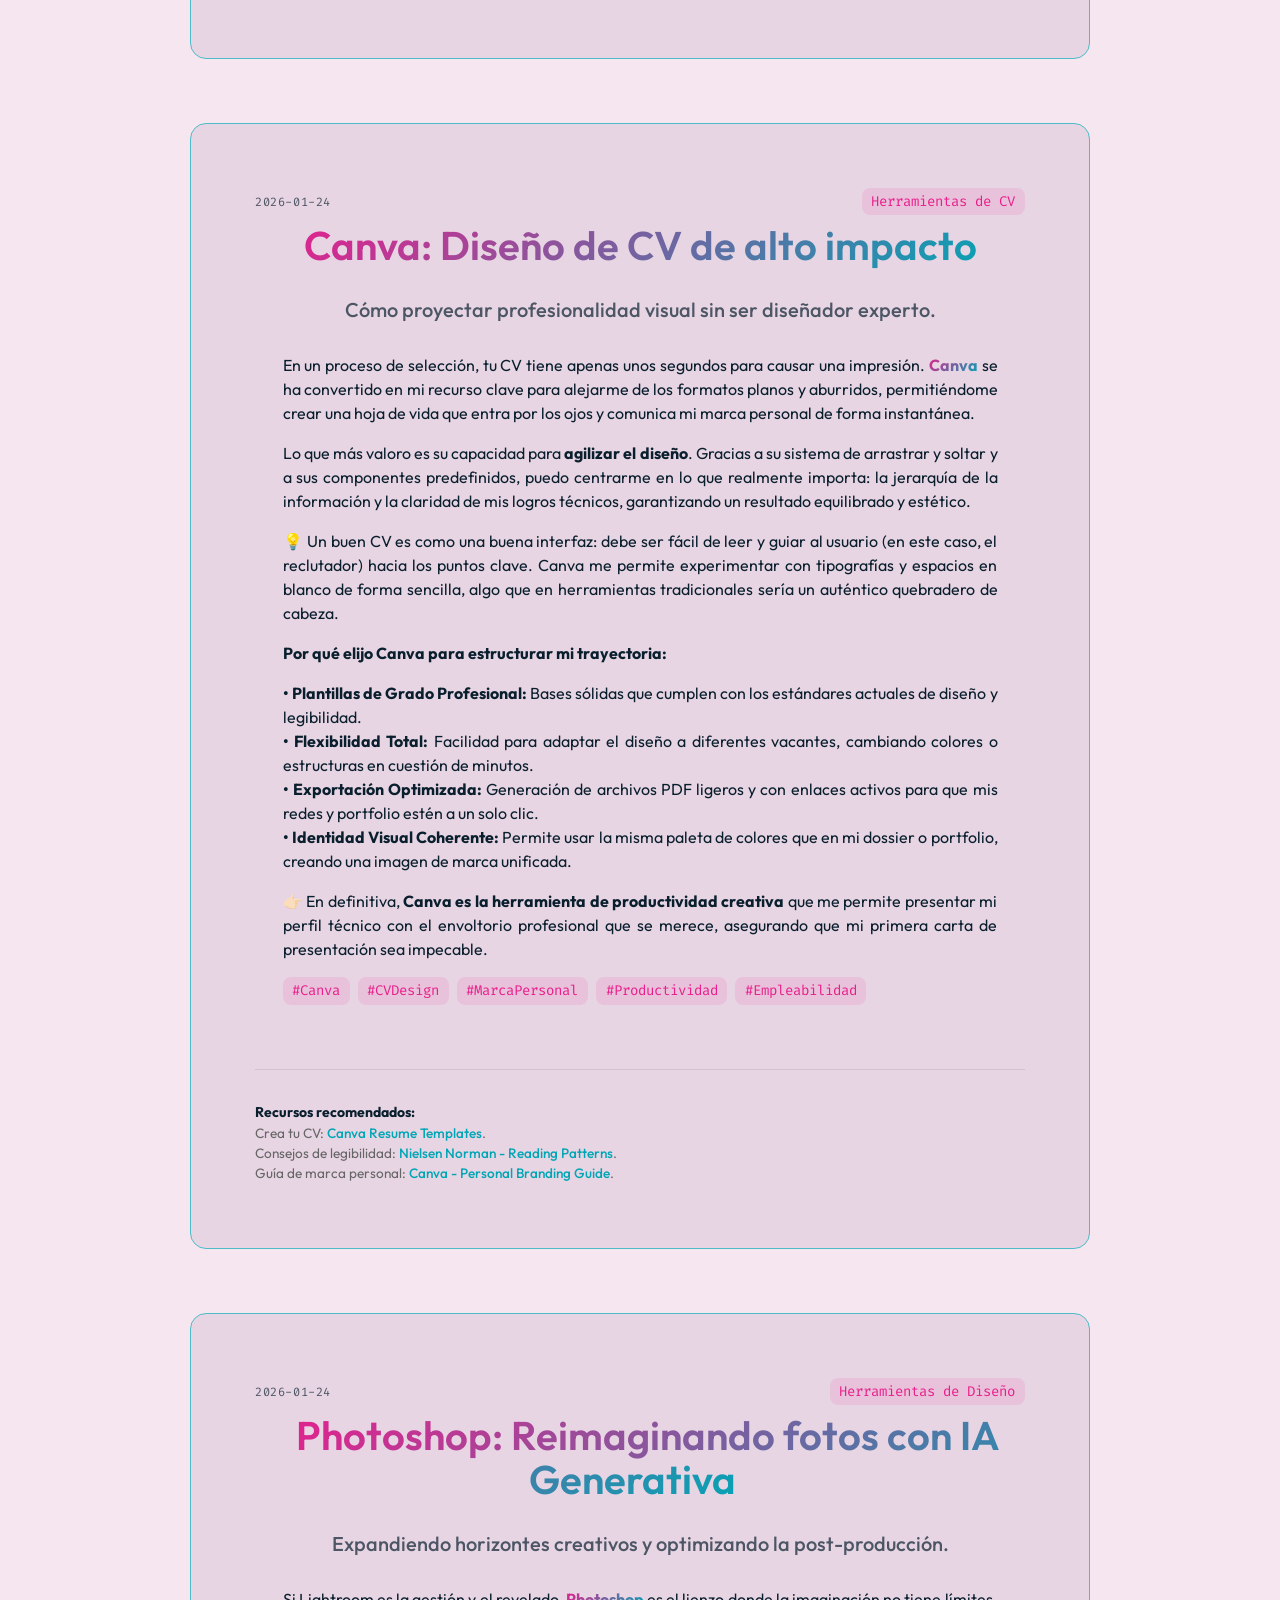
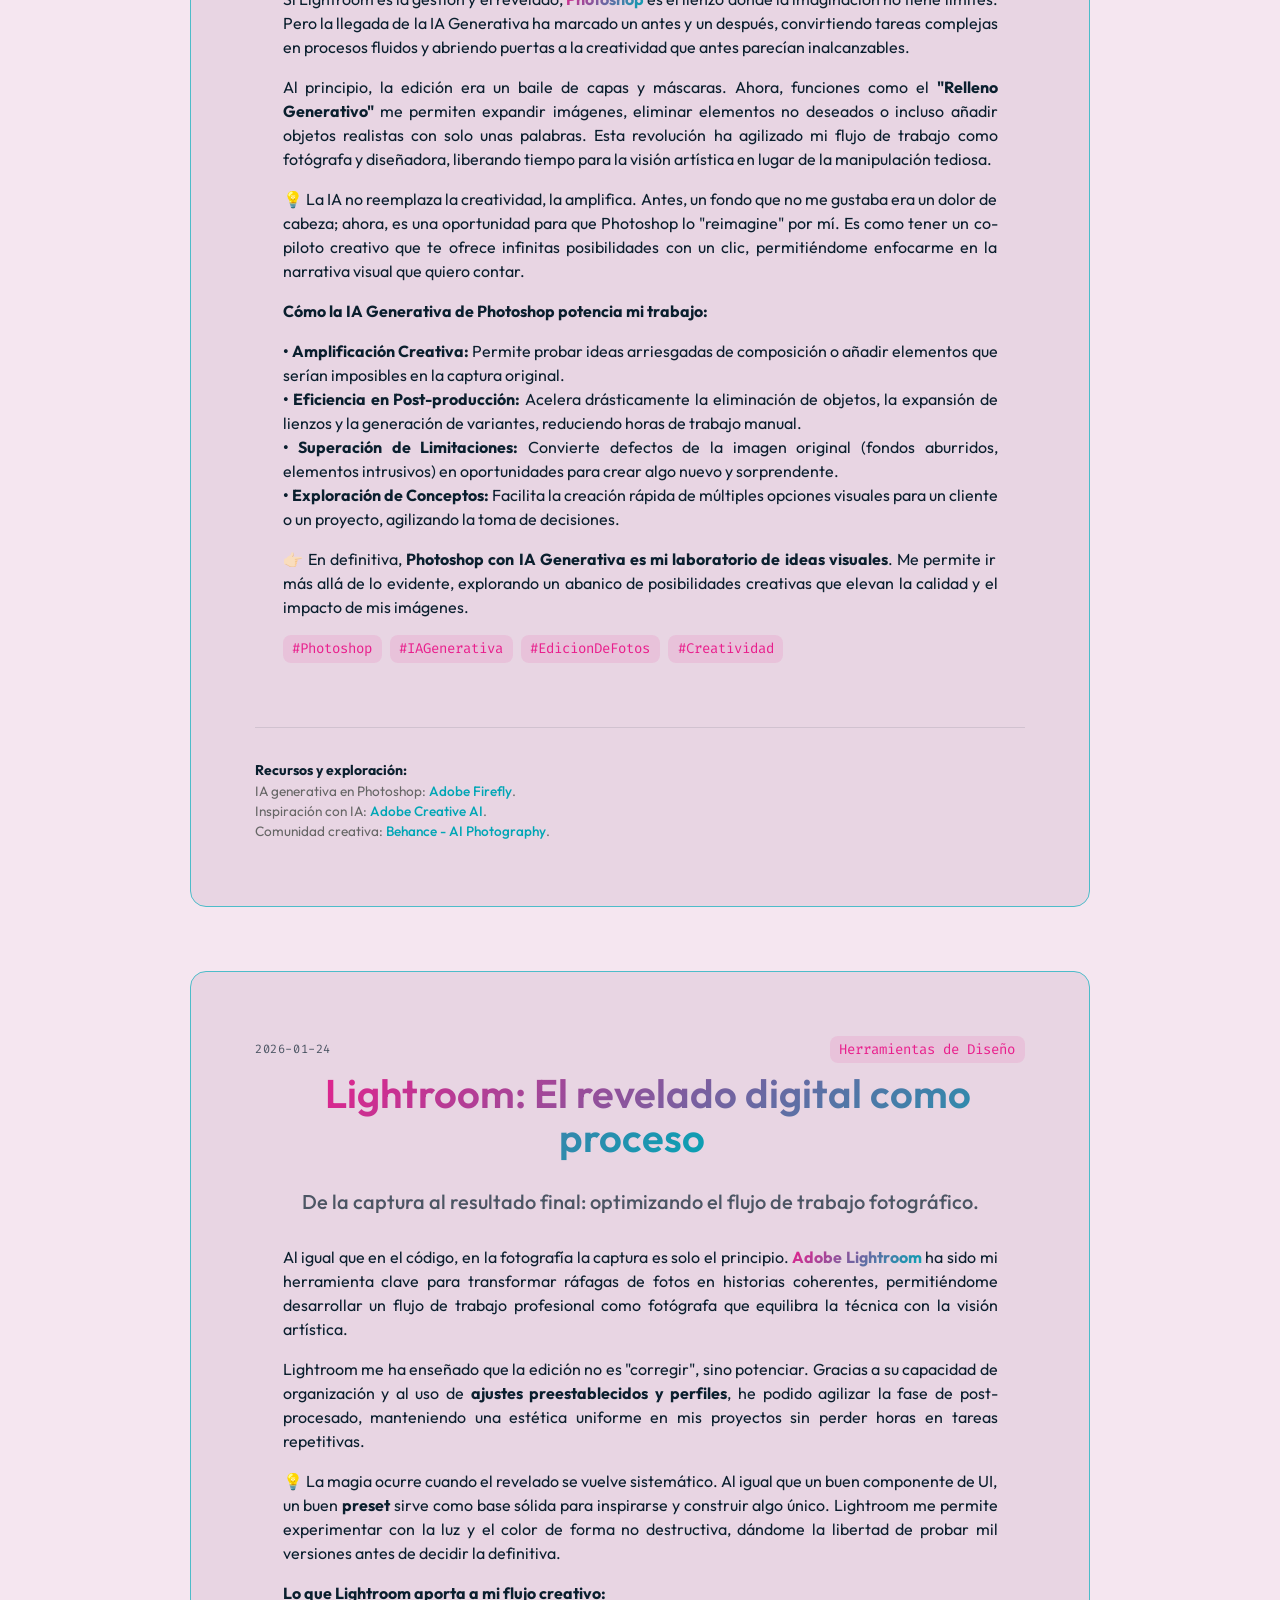
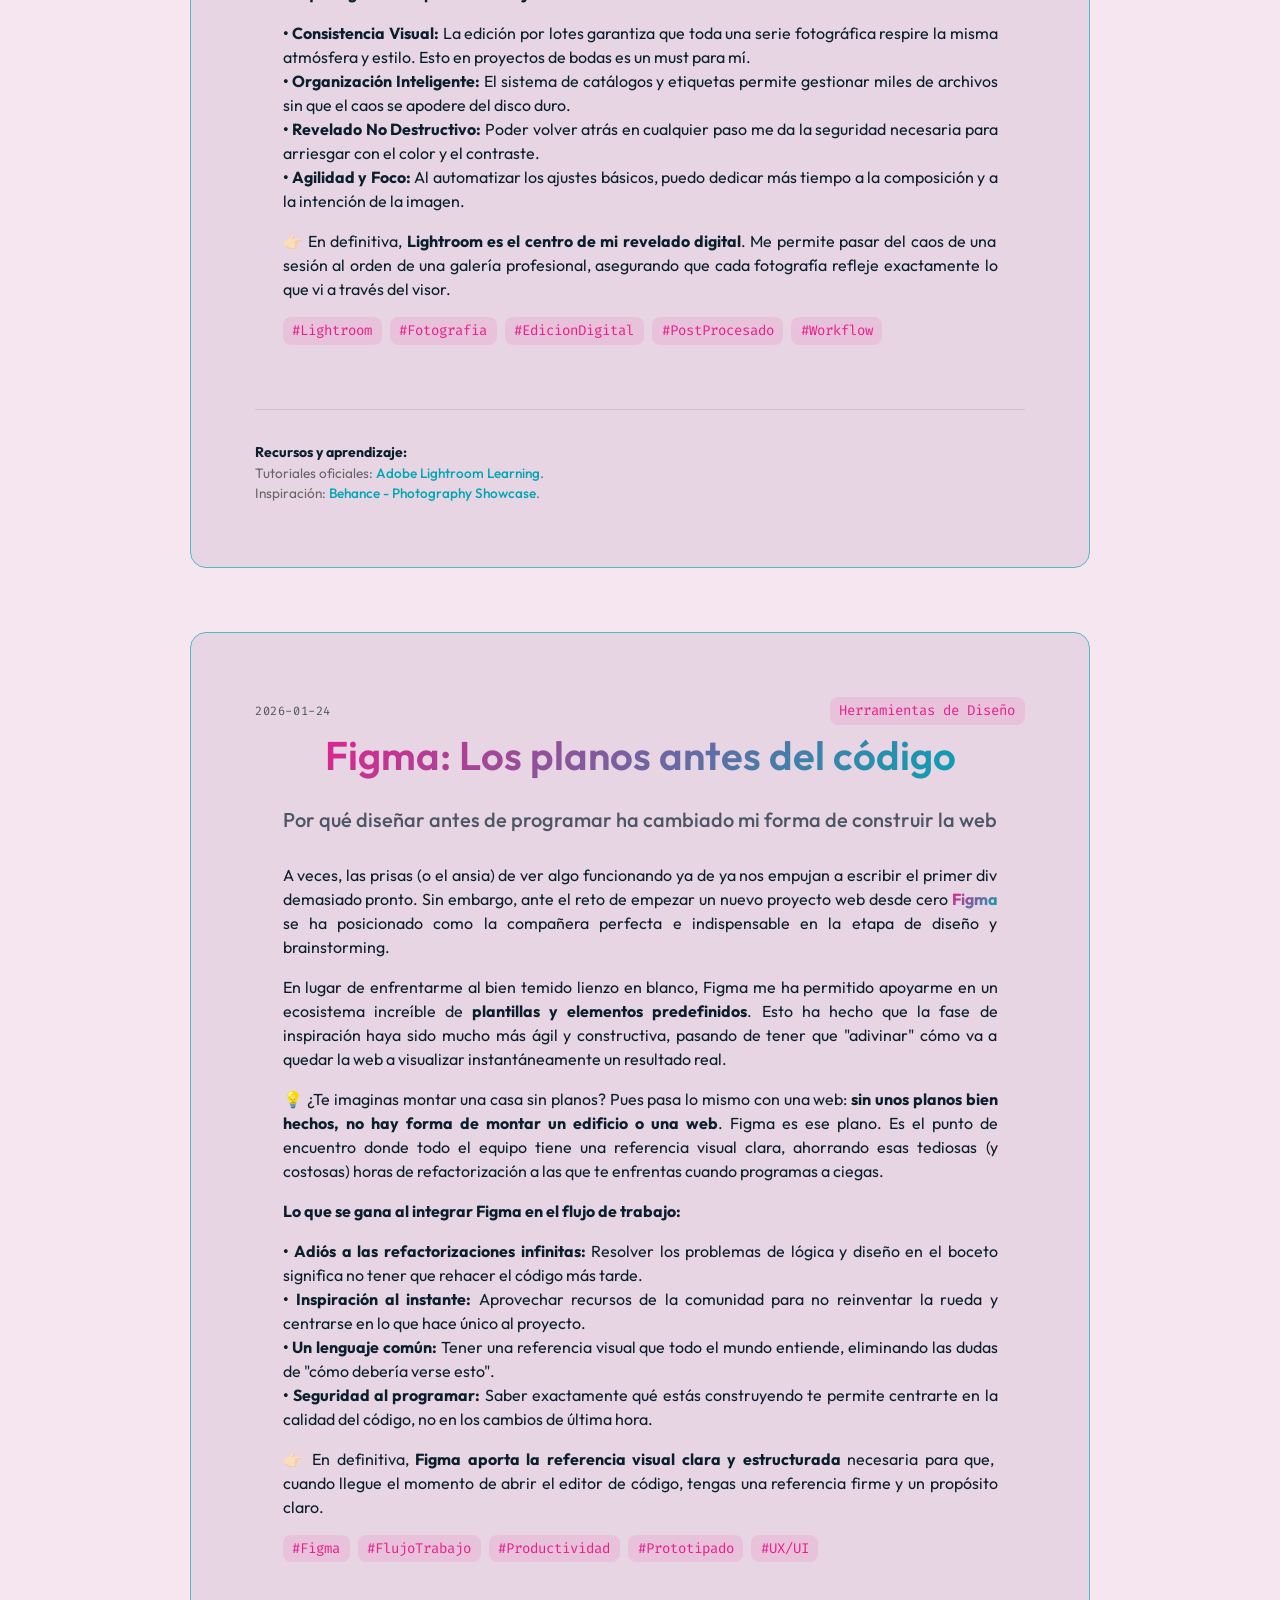
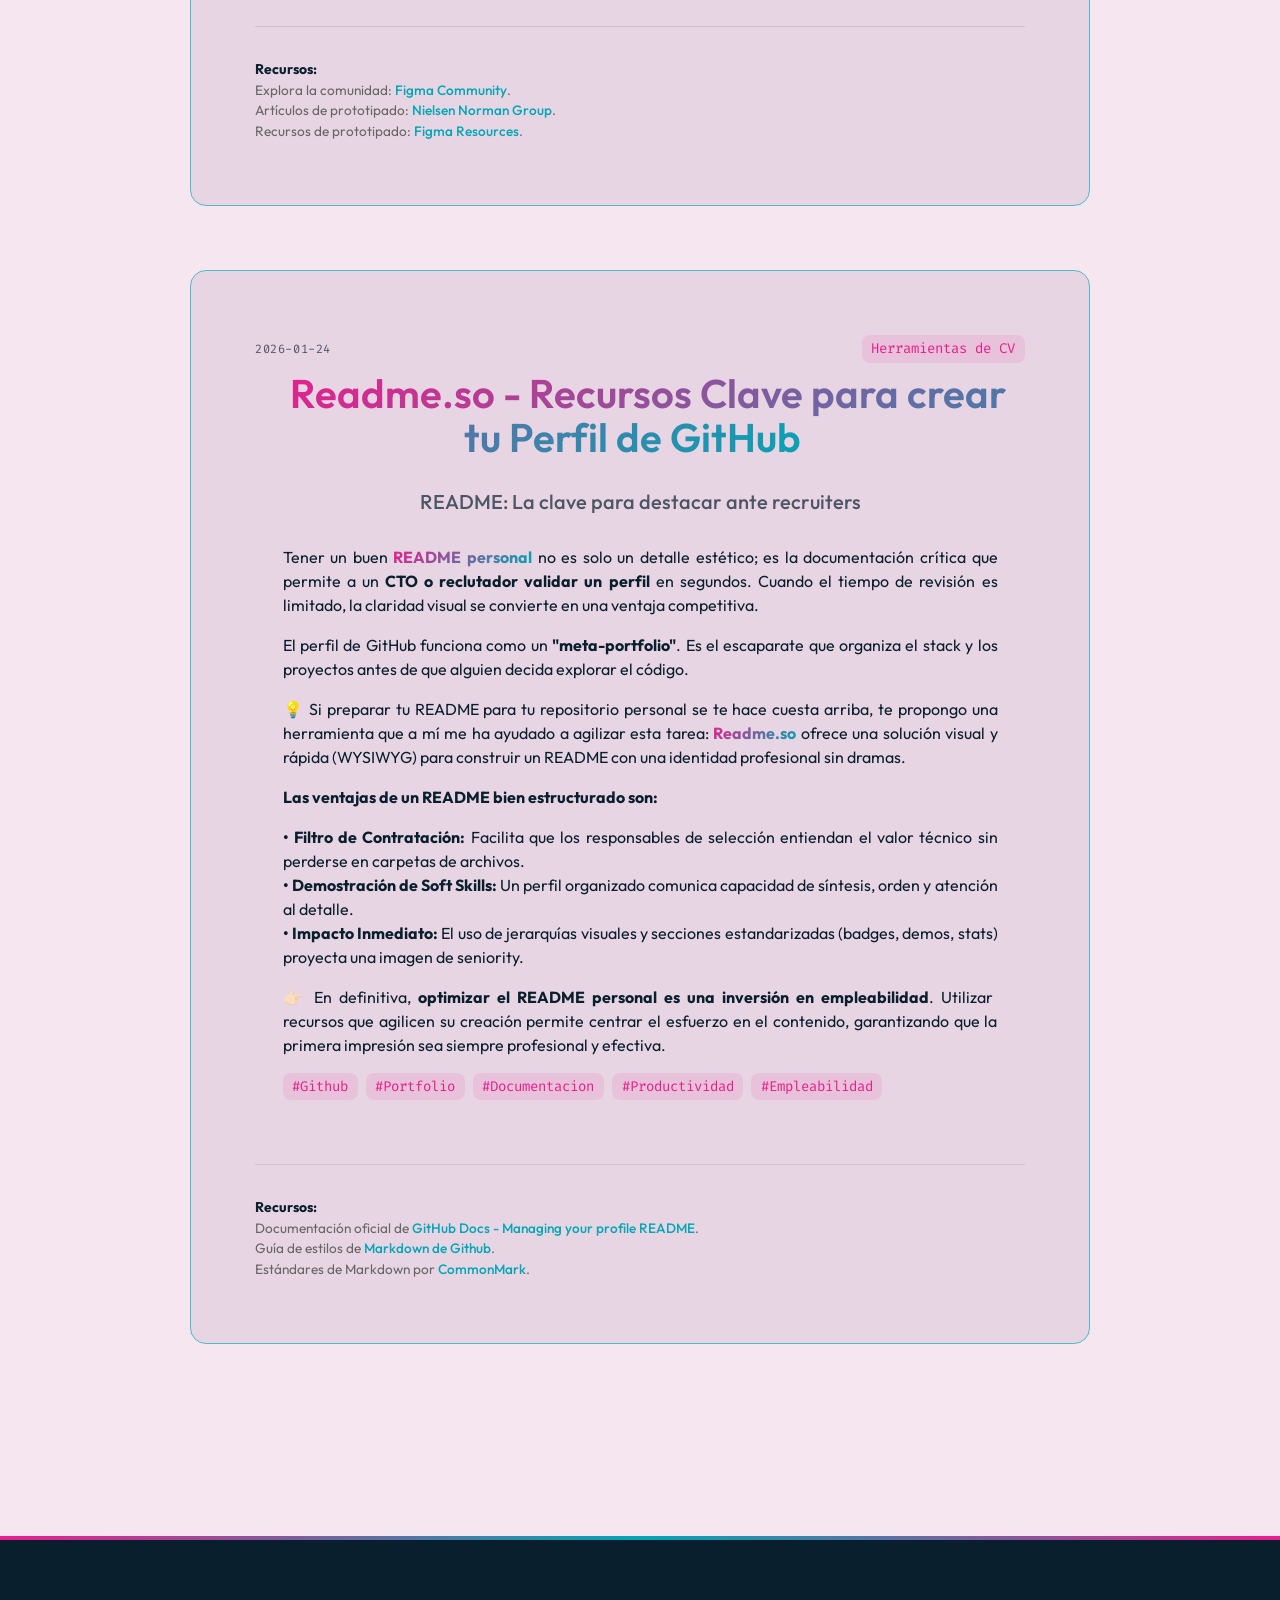
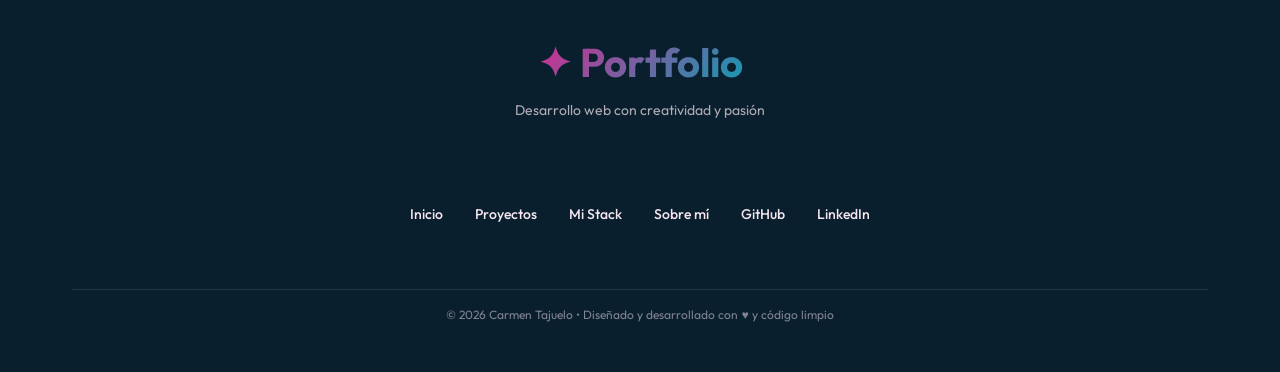
==== commit 11c79311: "feat(dossier): add JSON Resume card for automated and versioned CV management" ====
--- a/stack-dossier.html
+++ b/stack-dossier.html
@@ -62,6 +62,83 @@
 
                     <div class="dossier__grid">
 
+                        <article class="dossier-card" id="json-resume-standard">
+                            <header class="dossier-card__header">
+                                <div class="dossier-card__meta">
+                                    <time class="dossier-card__date">2026-01-24</time>
+                                    <span class="dossier-card__category">Herramientas de CV</span>
+                                </div>
+                                <h2 class="dossier-card__title text-gradient">JSON Resume: Tu CV como código</h2>
+                                <h3 class="dossier-card__subtitle">La eficiencia del estándar abierto para automatizar
+                                    tu trayectoria profesional.</h3>
+                            </header>
+
+                            <div class="dossier-card__body">
+                                <p>
+                                    Como desarrolladores, buscamos la eficiencia y la automatización en todo lo que
+                                    hacemos. <strong class="text-gradient">JSON Resume</strong> es el estándar abierto
+                                    que permite tratar tu CV como si fuera un archivo de configuración, separando
+                                    totalmente los datos del diseño.
+                                </p>
+
+                                <p>
+                                    Lo que me apasiona de este enfoque es la <strong>portabilidad</strong>. Mantener mi
+                                    historial en un archivo <code>.json</code> me permite actualizar mi información en
+                                    un solo lugar y, mediante herramientas de línea de comandos, generar versiones en
+                                    PDF o HTML con diferentes temas en cuestión de segundos.
+                                </p>
+
+                                <p>
+                                    💡 Adoptar este estándar es una declaración de intenciones: demuestra que aplicas
+                                    las <strong>buenas prácticas de ingeniería</strong> (versionado, estructura de datos
+                                    y automatización) incluso en tu propia búsqueda de empleo. Es la herramienta
+                                    definitiva para quienes preferimos el editor de código al editor de texto.
+                                </p>
+
+                                <p><strong>Las ventajas de usar un estándar basado en JSON son:</strong></p>
+                                <ul>
+                                    <li><strong>• Control de Versiones:</strong> Puedes subir tu archivo de CV a un
+                                        repositorio de GitHub y llevar un historial real de tus cambios y crecimiento.
+                                    </li>
+                                    <li><strong>• Facilidad de Mantenimiento:</strong> Se acabaron los problemas de
+                                        formato al mover un párrafo; solo editas el objeto JSON y el diseño se ajusta
+                                        solo.</li>
+                                    <li><strong>• Integración con el Ecosistema:</strong> Existen cientos de temas
+                                        creados por la comunidad que transforman tus datos en interfaces profesionales.
+                                    </li>
+                                    <li><strong>• Enfoque en el Contenido:</strong> Te obliga a estructurar tus logros y
+                                        habilidades de forma clara antes de preocuparte por la estética.</li>
+                                </ul>
+
+                                <p>
+                                    👉🏻 En definitiva, <strong>JSON Resume profesionaliza la gestión de tu
+                                        perfil</strong>. Es el aliado perfecto para mantener una presencia técnica
+                                    coherente y automatizada en un mundo que se mueve por datos.
+                                </p>
+
+                                <div class="dossier-card__tags">
+                                    <span class="tag">#JSONResume</span>
+                                    <span class="tag">#OpenSource</span>
+                                    <span class="tag">#Automation</span>
+                                    <span class="tag">#DeveloperExperience</span>
+                                    <span class="tag">#Career</span>
+                                </div>
+                            </div>
+
+                            <footer class="dossier-card__footer">
+                                <div class="dossier-card__stack-info">
+                                    <strong>Recursos fidedignos:</strong>
+                                    <ul style="font-size: 0.85rem; color: #666;">
+                                        <li>Web oficial: <a href="https://jsonresume.org/" target="_blank">JSON Resume
+                                                Project</a>.</li>
+                                        <li>Esquema de datos: <a href="https://jsonresume.org/schema/"
+                                                target="_blank">The JSON Resume Schema</a>.</li>
+                                        <li>Temas de la comunidad: <a href="https://jsonresume.org/themes/"
+                                                target="_blank">Explore Resume Themes</a>.</li>
+                                    </ul>
+                                </div>
+                            </footer>
+                        </article>
 
                         <article class="dossier-card" id="canva-cv-design">
                             <header class="dossier-card__header">
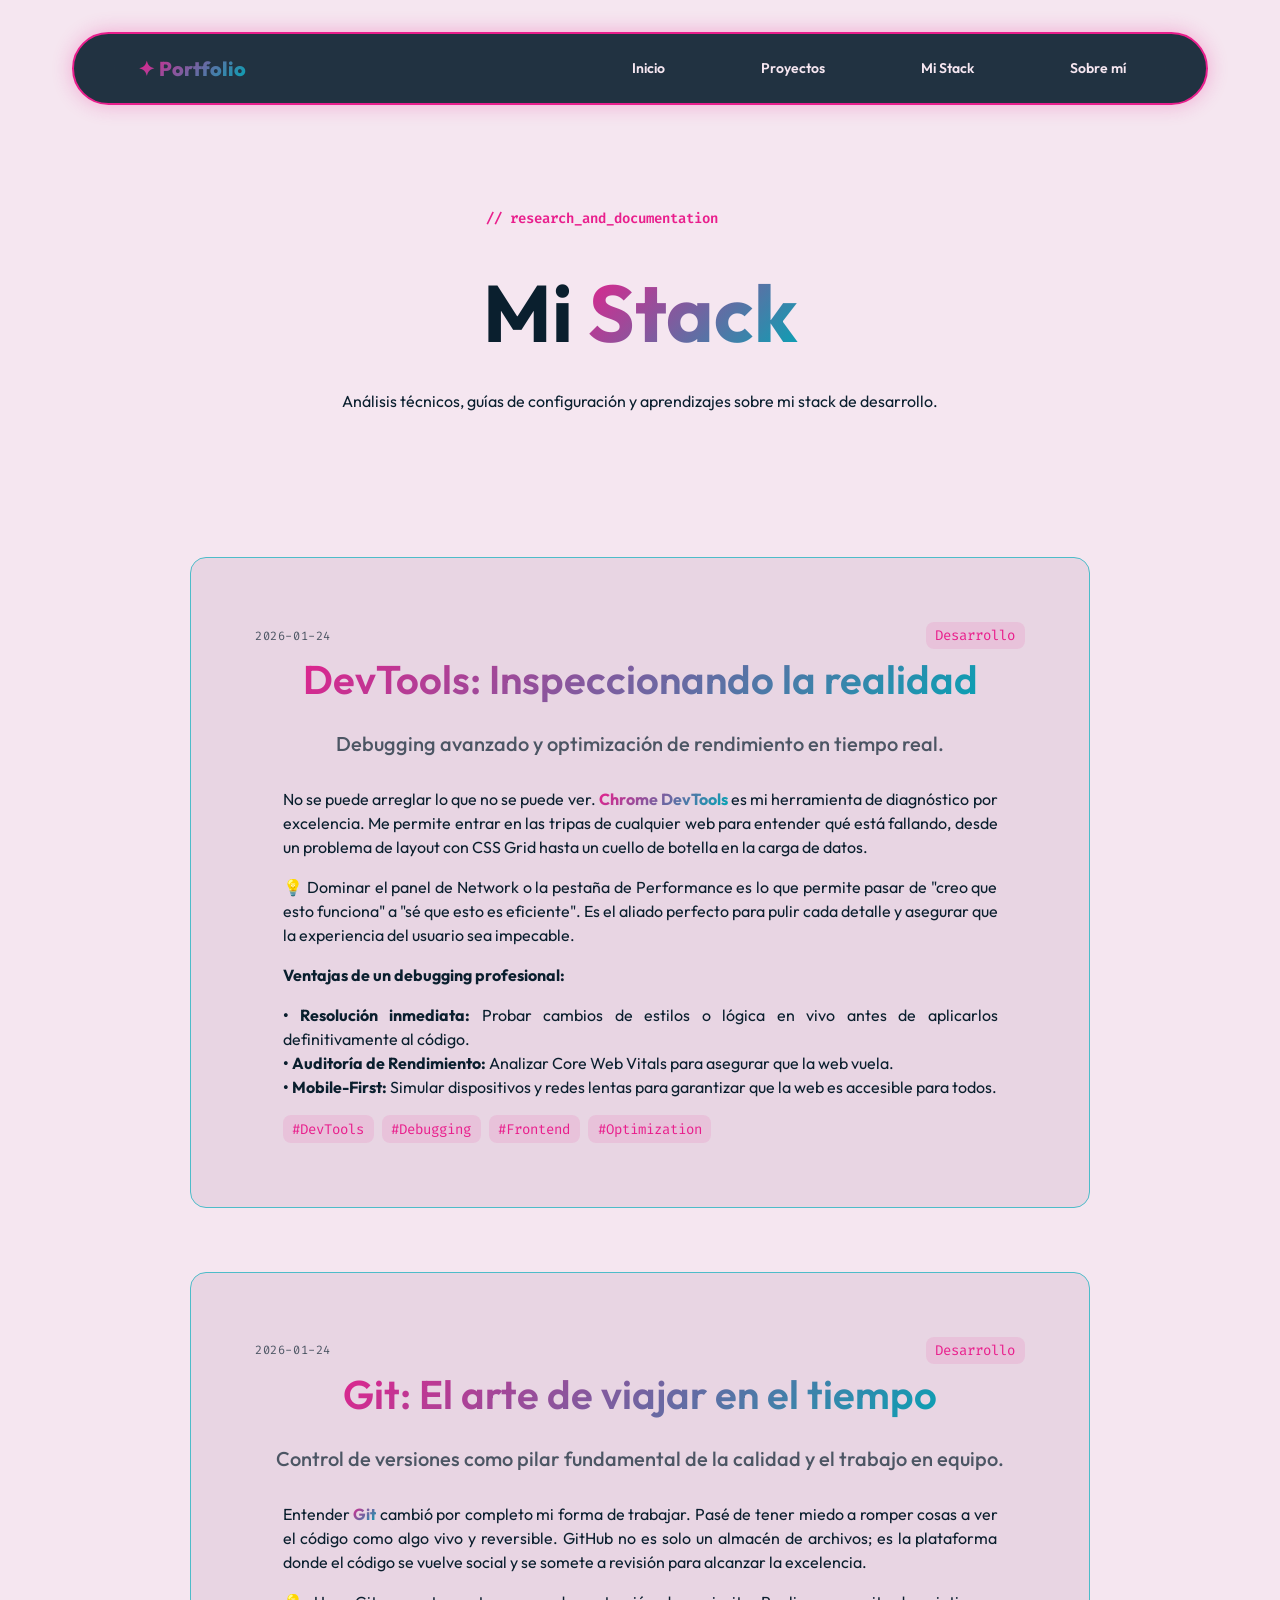
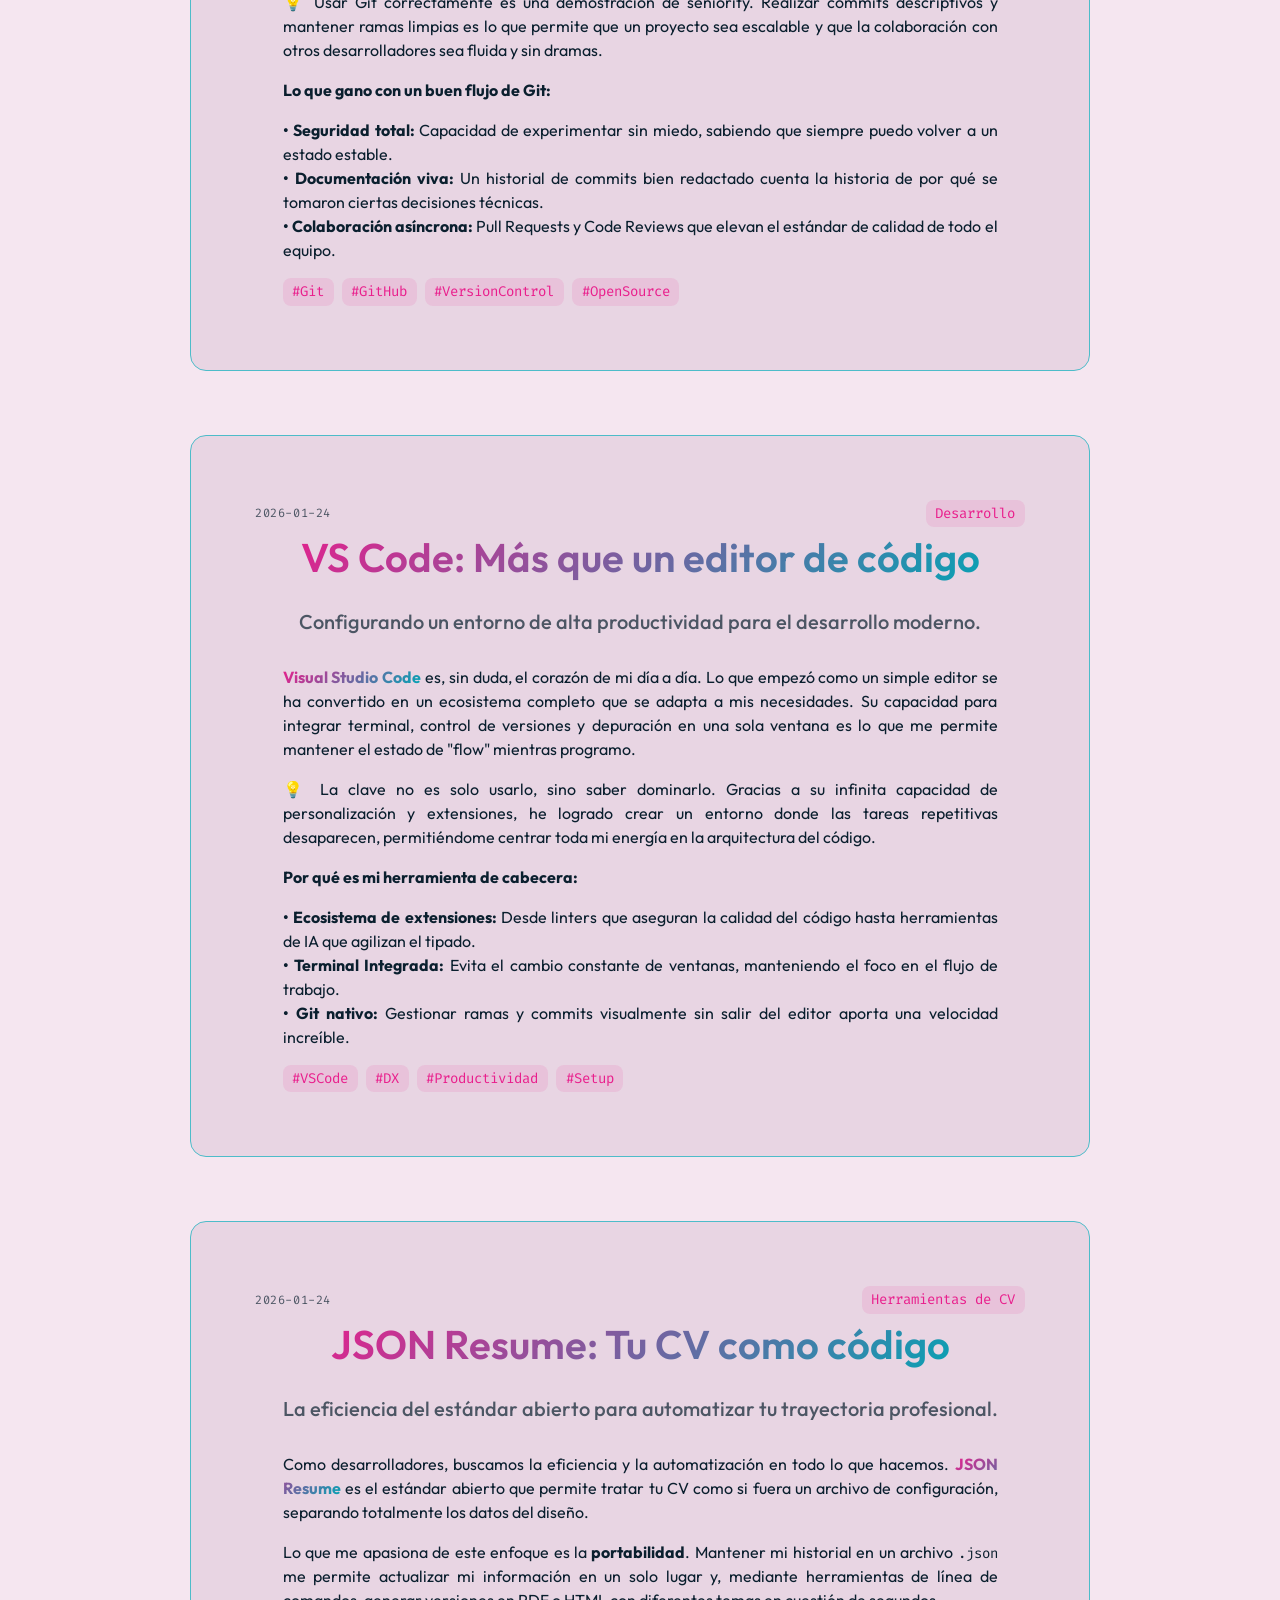
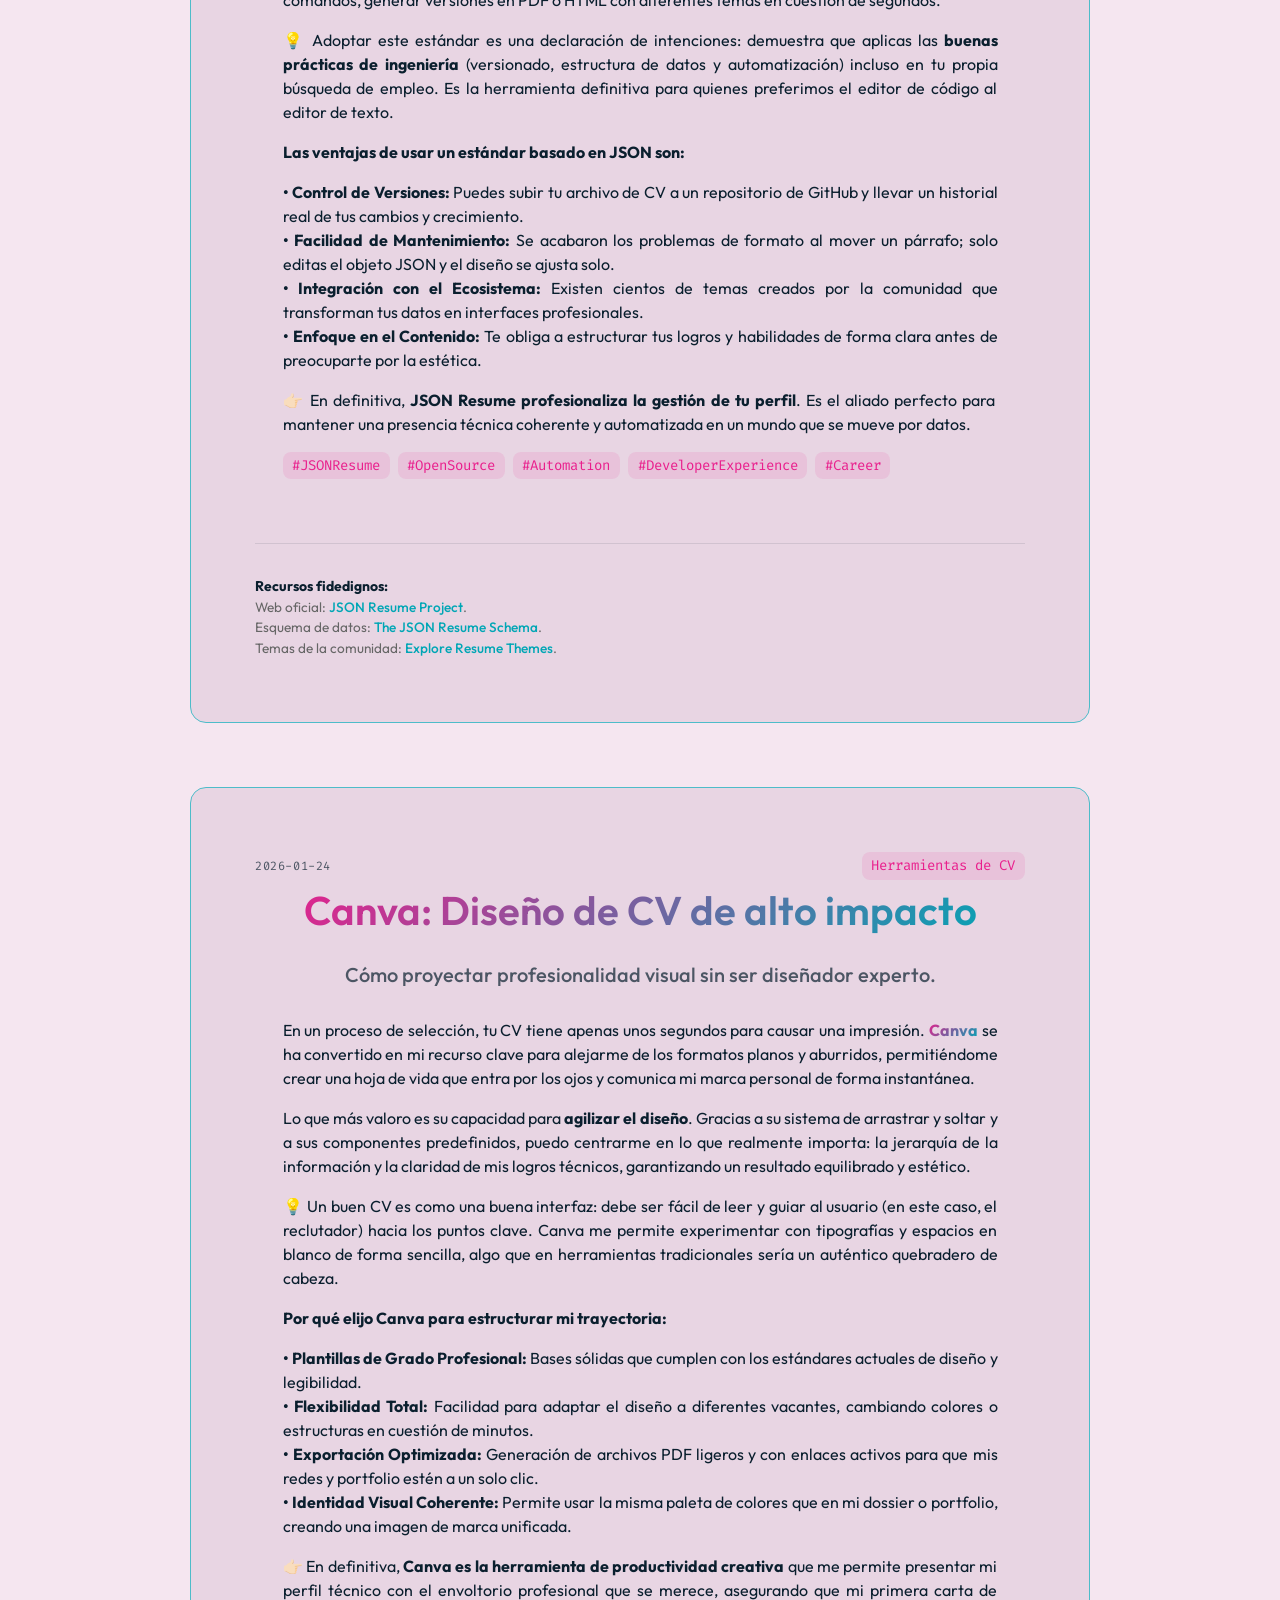
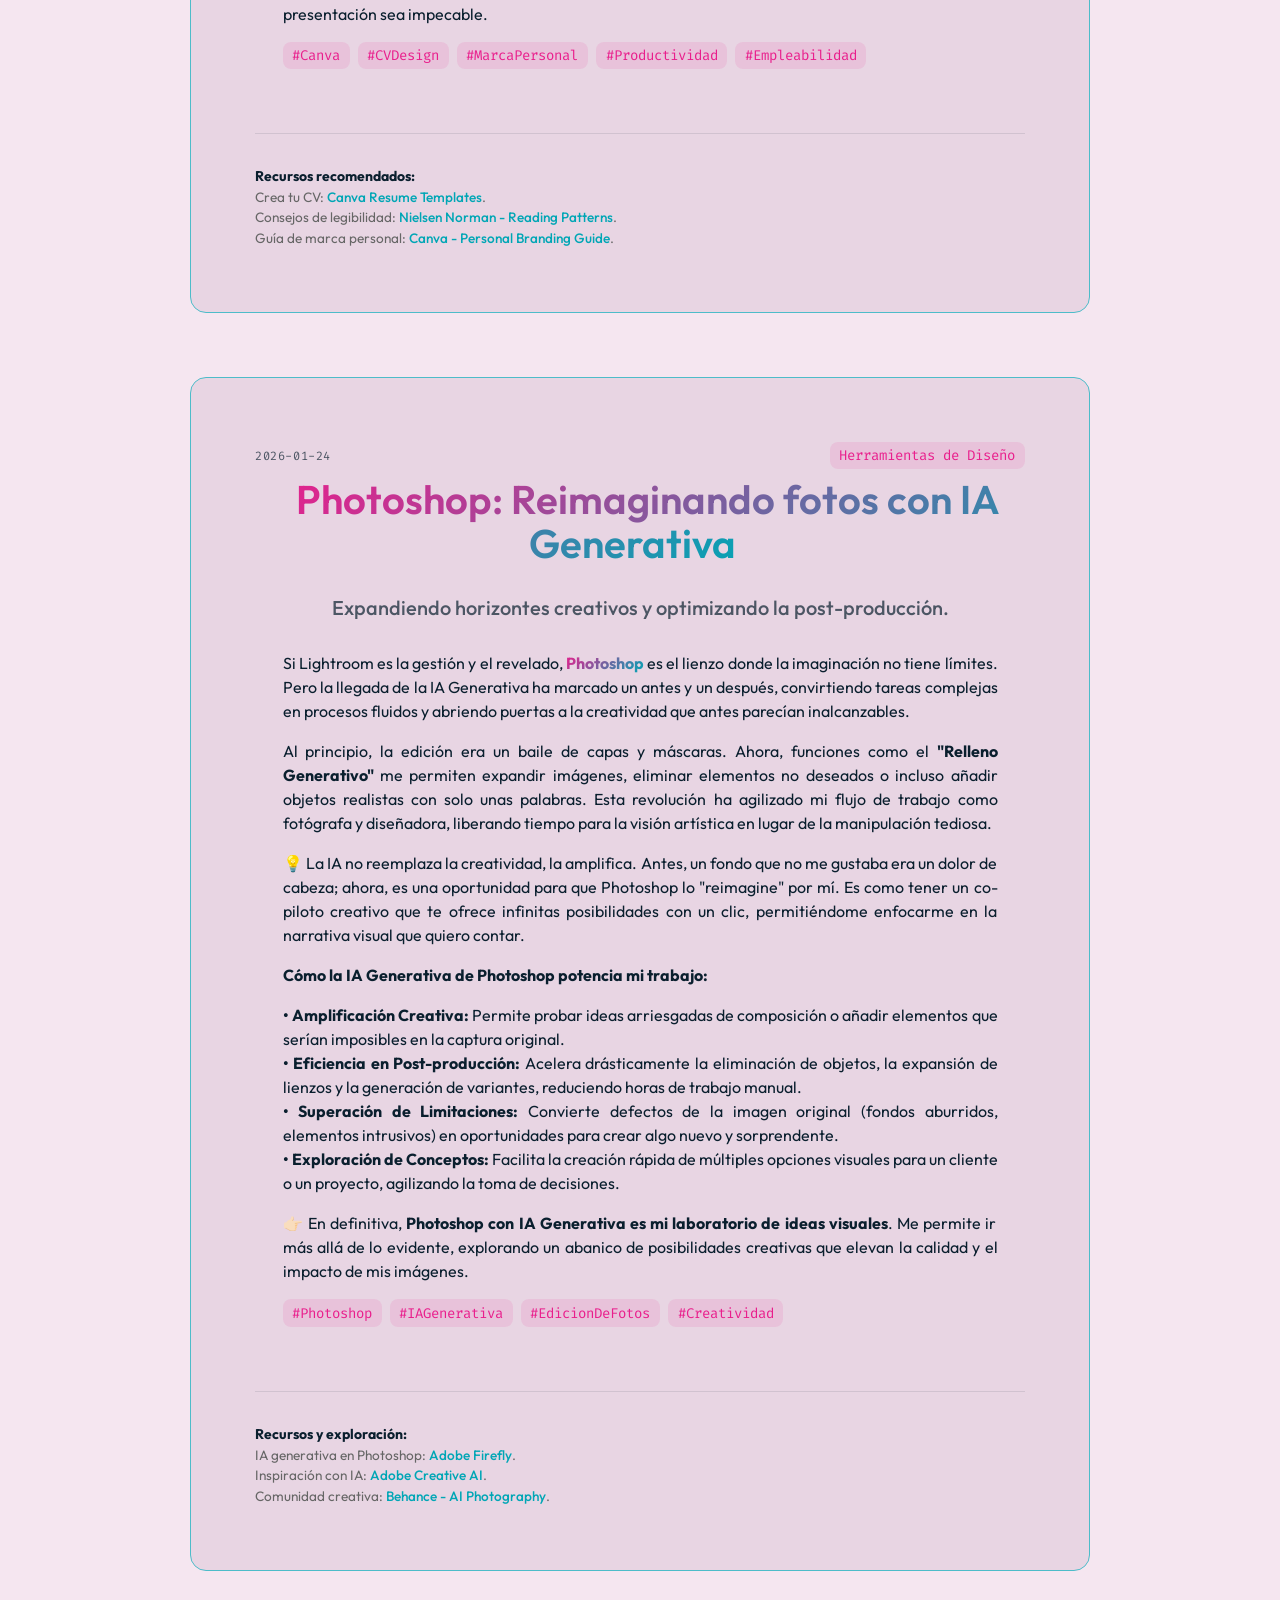
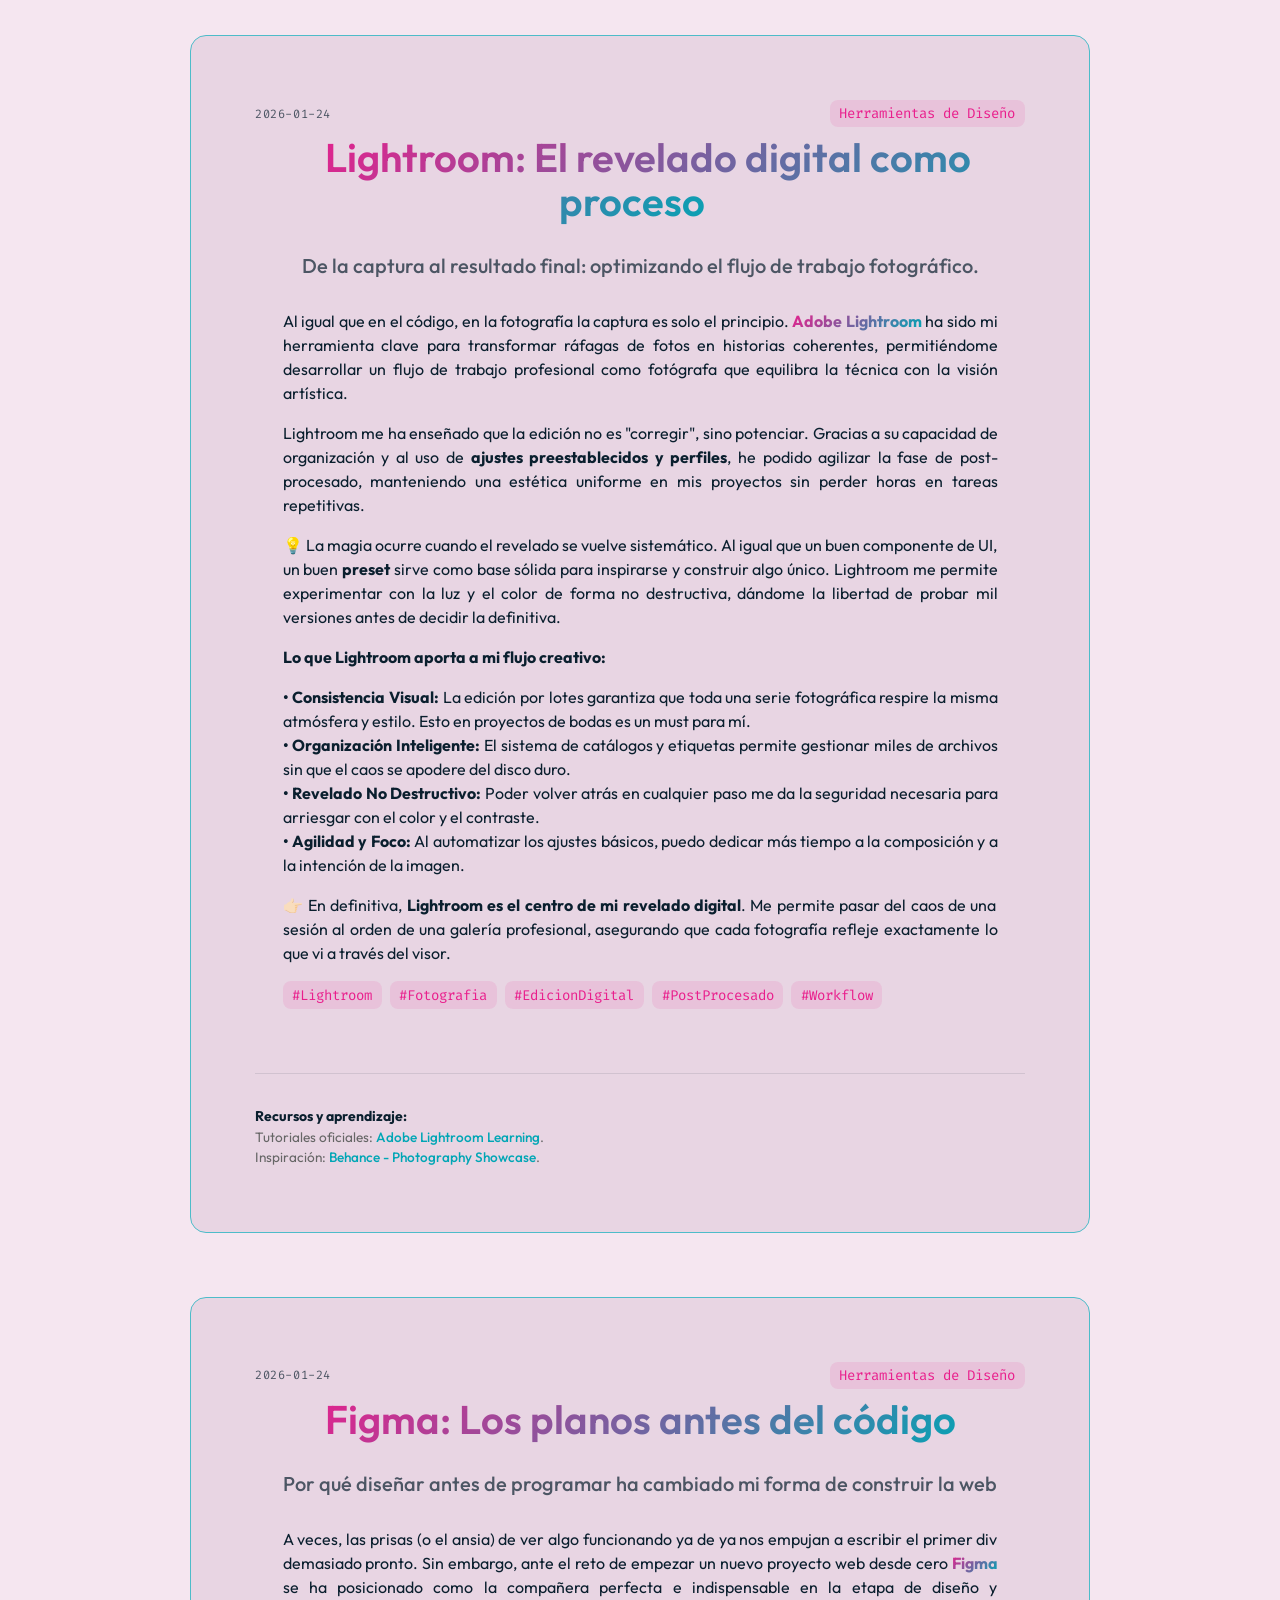
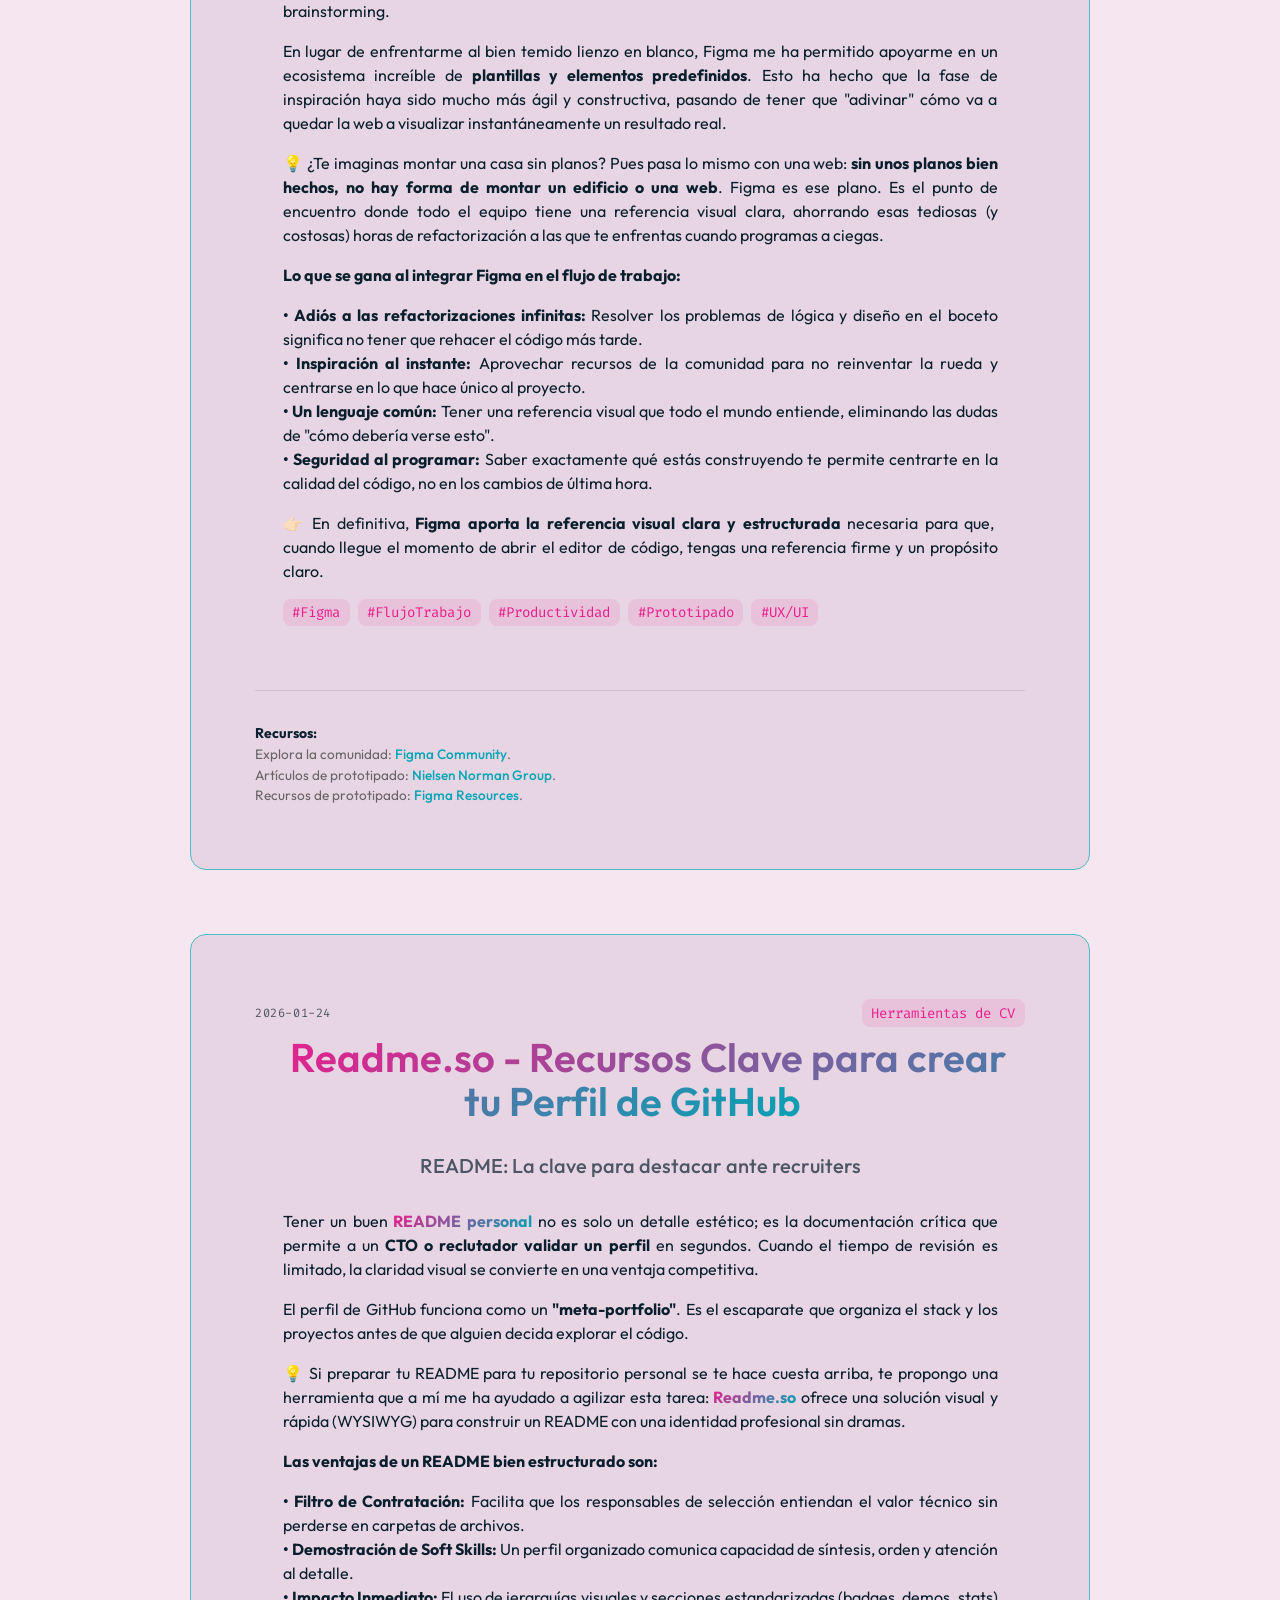
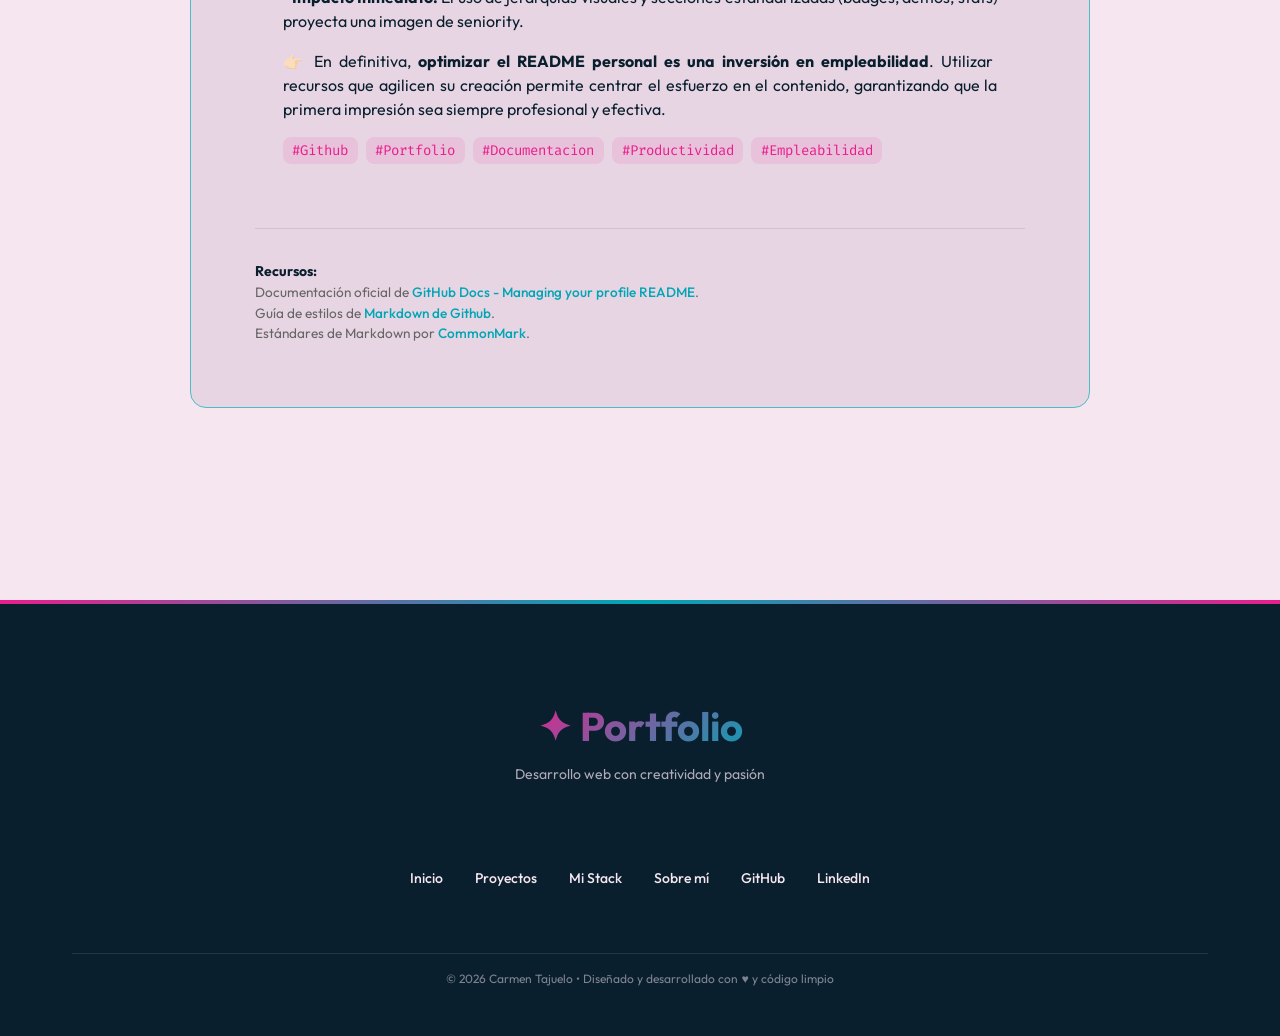
==== commit 8b503fff: "feat(dossier): add dev tools section with VS Code, Git and DevTools cards" ====
--- a/stack-dossier.html
+++ b/stack-dossier.html
@@ -62,6 +62,140 @@
 
                     <div class="dossier__grid">
 
+                        <article class="dossier-card" id="chrome-devtools">
+                            <header class="dossier-card__header">
+                                <div class="dossier-card__meta">
+                                    <time class="dossier-card__date">2026-01-24</time>
+                                    <span class="dossier-card__category">Desarrollo</span>
+                                </div>
+                                <h2 class="dossier-card__title text-gradient">DevTools: Inspeccionando la realidad</h2>
+                                <h3 class="dossier-card__subtitle">Debugging avanzado y optimización de rendimiento en
+                                    tiempo real.</h3>
+                            </header>
+
+                            <div class="dossier-card__body">
+                                <p>
+                                    No se puede arreglar lo que no se puede ver. <strong class="text-gradient">Chrome
+                                        DevTools</strong> es mi herramienta de diagnóstico por excelencia. Me permite
+                                    entrar en las tripas de cualquier web para entender qué está fallando, desde un
+                                    problema de layout con CSS Grid hasta un cuello de botella en la carga de datos.
+                                </p>
+
+                                <p>
+                                    💡 Dominar el panel de Network o la pestaña de Performance es lo que permite pasar
+                                    de "creo que esto funciona" a "sé que esto es eficiente". Es el aliado perfecto para
+                                    pulir cada detalle y asegurar que la experiencia del usuario sea impecable.
+                                </p>
+
+                                <p><strong>Ventajas de un debugging profesional:</strong></p>
+                                <ul>
+                                    <li><strong>• Resolución inmediata:</strong> Probar cambios de estilos o lógica en
+                                        vivo antes de aplicarlos definitivamente al código.</li>
+                                    <li><strong>• Auditoría de Rendimiento:</strong> Analizar Core Web Vitals para
+                                        asegurar que la web vuela.</li>
+                                    <li><strong>• Mobile-First:</strong> Simular dispositivos y redes lentas para
+                                        garantizar que la web es accesible para todos.</li>
+                                </ul>
+
+                                <div class="dossier-card__tags">
+                                    <span class="tag">#DevTools</span>
+                                    <span class="tag">#Debugging</span>
+                                    <span class="tag">#Frontend</span>
+                                    <span class="tag">#Optimization</span>
+                                </div>
+                            </div>
+                        </article>
+
+                        <article class="dossier-card" id="git-workflow">
+                            <header class="dossier-card__header">
+                                <div class="dossier-card__meta">
+                                    <time class="dossier-card__date">2026-01-24</time>
+                                    <span class="dossier-card__category">Desarrollo</span>
+                                </div>
+                                <h2 class="dossier-card__title text-gradient">Git: El arte de viajar en el tiempo</h2>
+                                <h3 class="dossier-card__subtitle">Control de versiones como pilar fundamental de la
+                                    calidad y el trabajo en equipo.</h3>
+                            </header>
+
+                            <div class="dossier-card__body">
+                                <p>
+                                    Entender <strong class="text-gradient">Git</strong> cambió por completo mi forma de
+                                    trabajar. Pasé de tener miedo a romper cosas a ver el código como algo vivo y
+                                    reversible. GitHub no es solo un almacén de archivos; es la plataforma donde el
+                                    código se vuelve social y se somete a revisión para alcanzar la excelencia.
+                                </p>
+
+                                <p>
+                                    💡 Usar Git correctamente es una demostración de seniority. Realizar commits
+                                    descriptivos y mantener ramas limpias es lo que permite que un proyecto sea
+                                    escalable y que la colaboración con otros desarrolladores sea fluida y sin dramas.
+                                </p>
+
+                                <p><strong>Lo que gano con un buen flujo de Git:</strong></p>
+                                <ul>
+                                    <li><strong>• Seguridad total:</strong> Capacidad de experimentar sin miedo,
+                                        sabiendo que siempre puedo volver a un estado estable.</li>
+                                    <li><strong>• Documentación viva:</strong> Un historial de commits bien redactado
+                                        cuenta la historia de por qué se tomaron ciertas decisiones técnicas.</li>
+                                    <li><strong>• Colaboración asíncrona:</strong> Pull Requests y Code Reviews que
+                                        elevan el estándar de calidad de todo el equipo.</li>
+                                </ul>
+
+                                <div class="dossier-card__tags">
+                                    <span class="tag">#Git</span>
+                                    <span class="tag">#GitHub</span>
+                                    <span class="tag">#VersionControl</span>
+                                    <span class="tag">#OpenSource</span>
+                                </div>
+                            </div>
+                        </article>
+
+                        <article class="dossier-card" id="vscode-setup">
+                            <header class="dossier-card__header">
+                                <div class="dossier-card__meta">
+                                    <time class="dossier-card__date">2026-01-24</time>
+                                    <span class="dossier-card__category">Desarrollo</span>
+                                </div>
+                                <h2 class="dossier-card__title text-gradient">VS Code: Más que un editor de código</h2>
+                                <h3 class="dossier-card__subtitle">Configurando un entorno de alta productividad para el
+                                    desarrollo moderno.</h3>
+                            </header>
+
+                            <div class="dossier-card__body">
+                                <p>
+                                    <strong class="text-gradient">Visual Studio Code</strong> es, sin duda, el corazón
+                                    de mi día a día. Lo que empezó como un simple editor se ha convertido en un
+                                    ecosistema completo que se adapta a mis necesidades. Su capacidad para integrar
+                                    terminal, control de versiones y depuración en una sola ventana es lo que me permite
+                                    mantener el estado de "flow" mientras programo.
+                                </p>
+
+                                <p>
+                                    💡 La clave no es solo usarlo, sino saber dominarlo. Gracias a su infinita capacidad
+                                    de personalización y extensiones, he logrado crear un entorno donde las tareas
+                                    repetitivas desaparecen, permitiéndome centrar toda mi energía en la arquitectura
+                                    del código.
+                                </p>
+
+                                <p><strong>Por qué es mi herramienta de cabecera:</strong></p>
+                                <ul>
+                                    <li><strong>• Ecosistema de extensiones:</strong> Desde linters que aseguran la
+                                        calidad del código hasta herramientas de IA que agilizan el tipado.</li>
+                                    <li><strong>• Terminal Integrada:</strong> Evita el cambio constante de ventanas,
+                                        manteniendo el foco en el flujo de trabajo.</li>
+                                    <li><strong>• Git nativo:</strong> Gestionar ramas y commits visualmente sin salir
+                                        del editor aporta una velocidad increíble.</li>
+                                </ul>
+
+                                <div class="dossier-card__tags">
+                                    <span class="tag">#VSCode</span>
+                                    <span class="tag">#DX</span>
+                                    <span class="tag">#Productividad</span>
+                                    <span class="tag">#Setup</span>
+                                </div>
+                            </div>
+                        </article>
+
                         <article class="dossier-card" id="json-resume-standard">
                             <header class="dossier-card__header">
                                 <div class="dossier-card__meta">
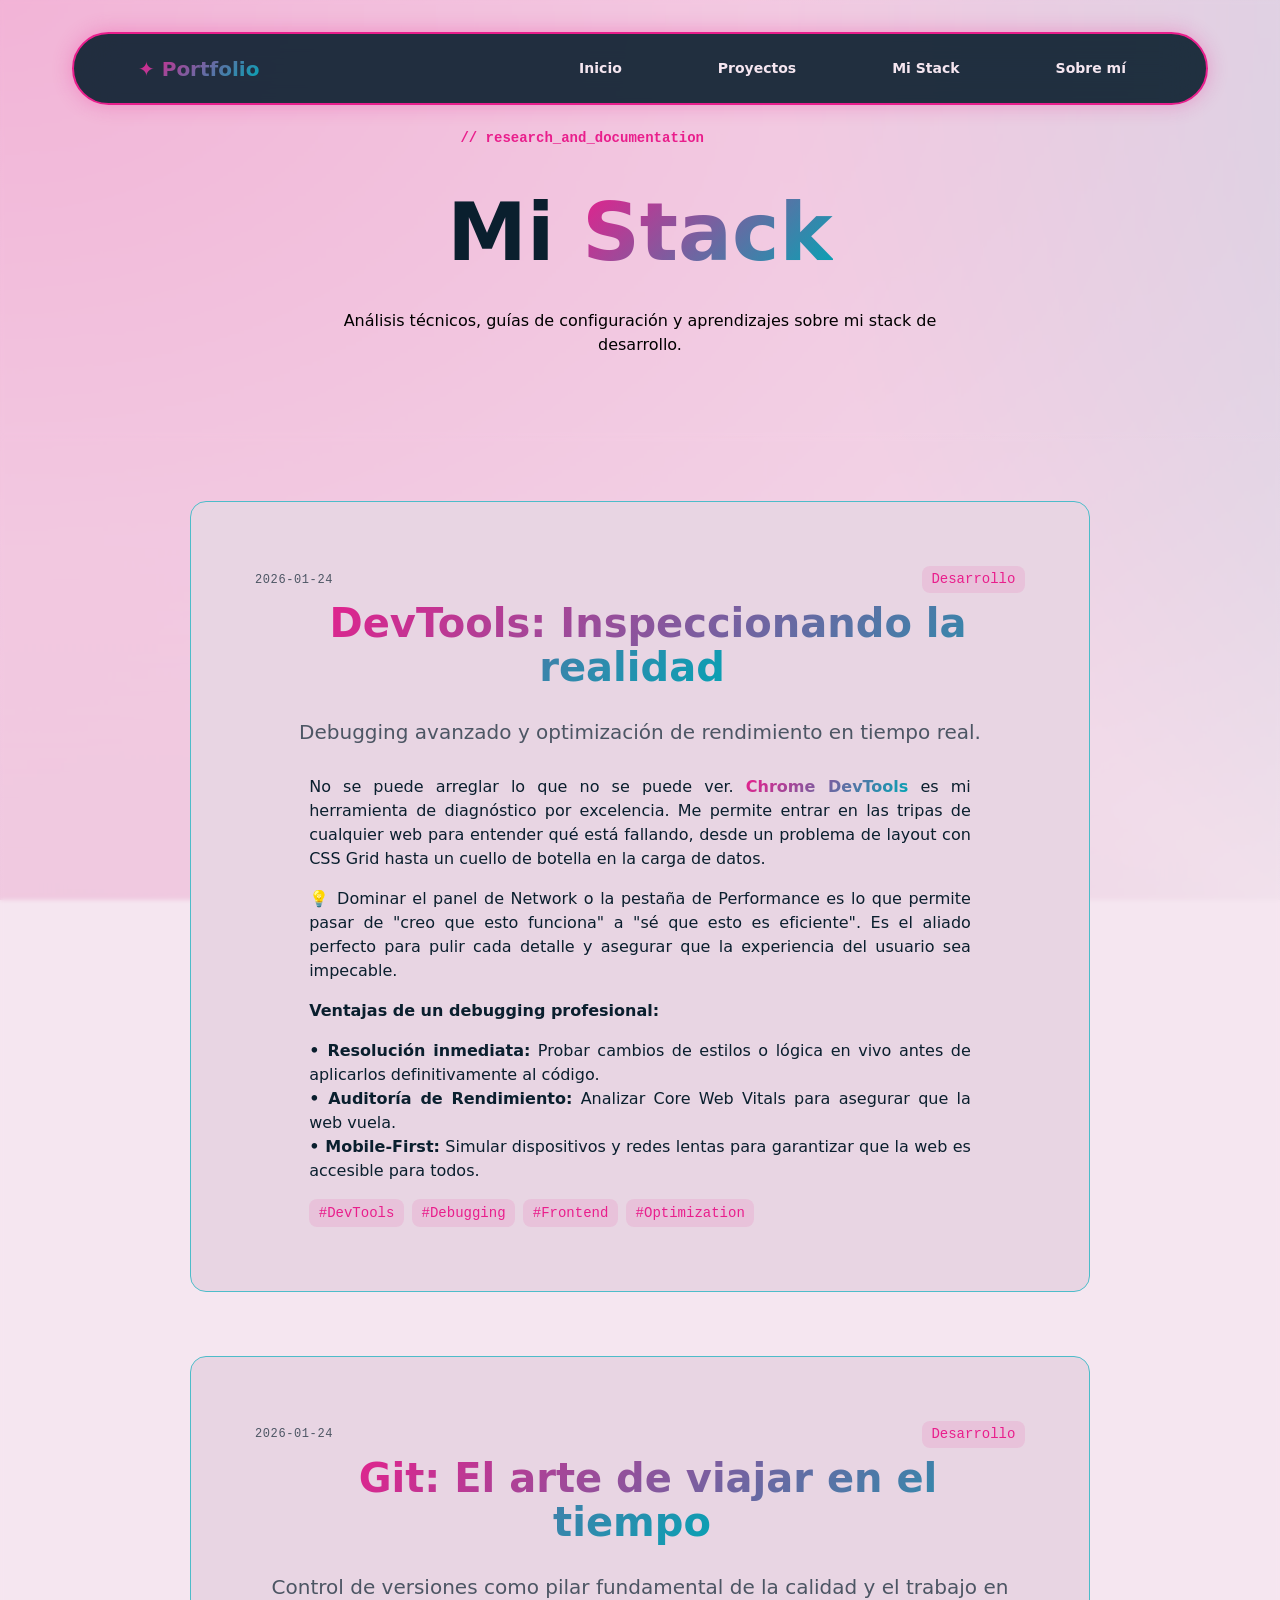
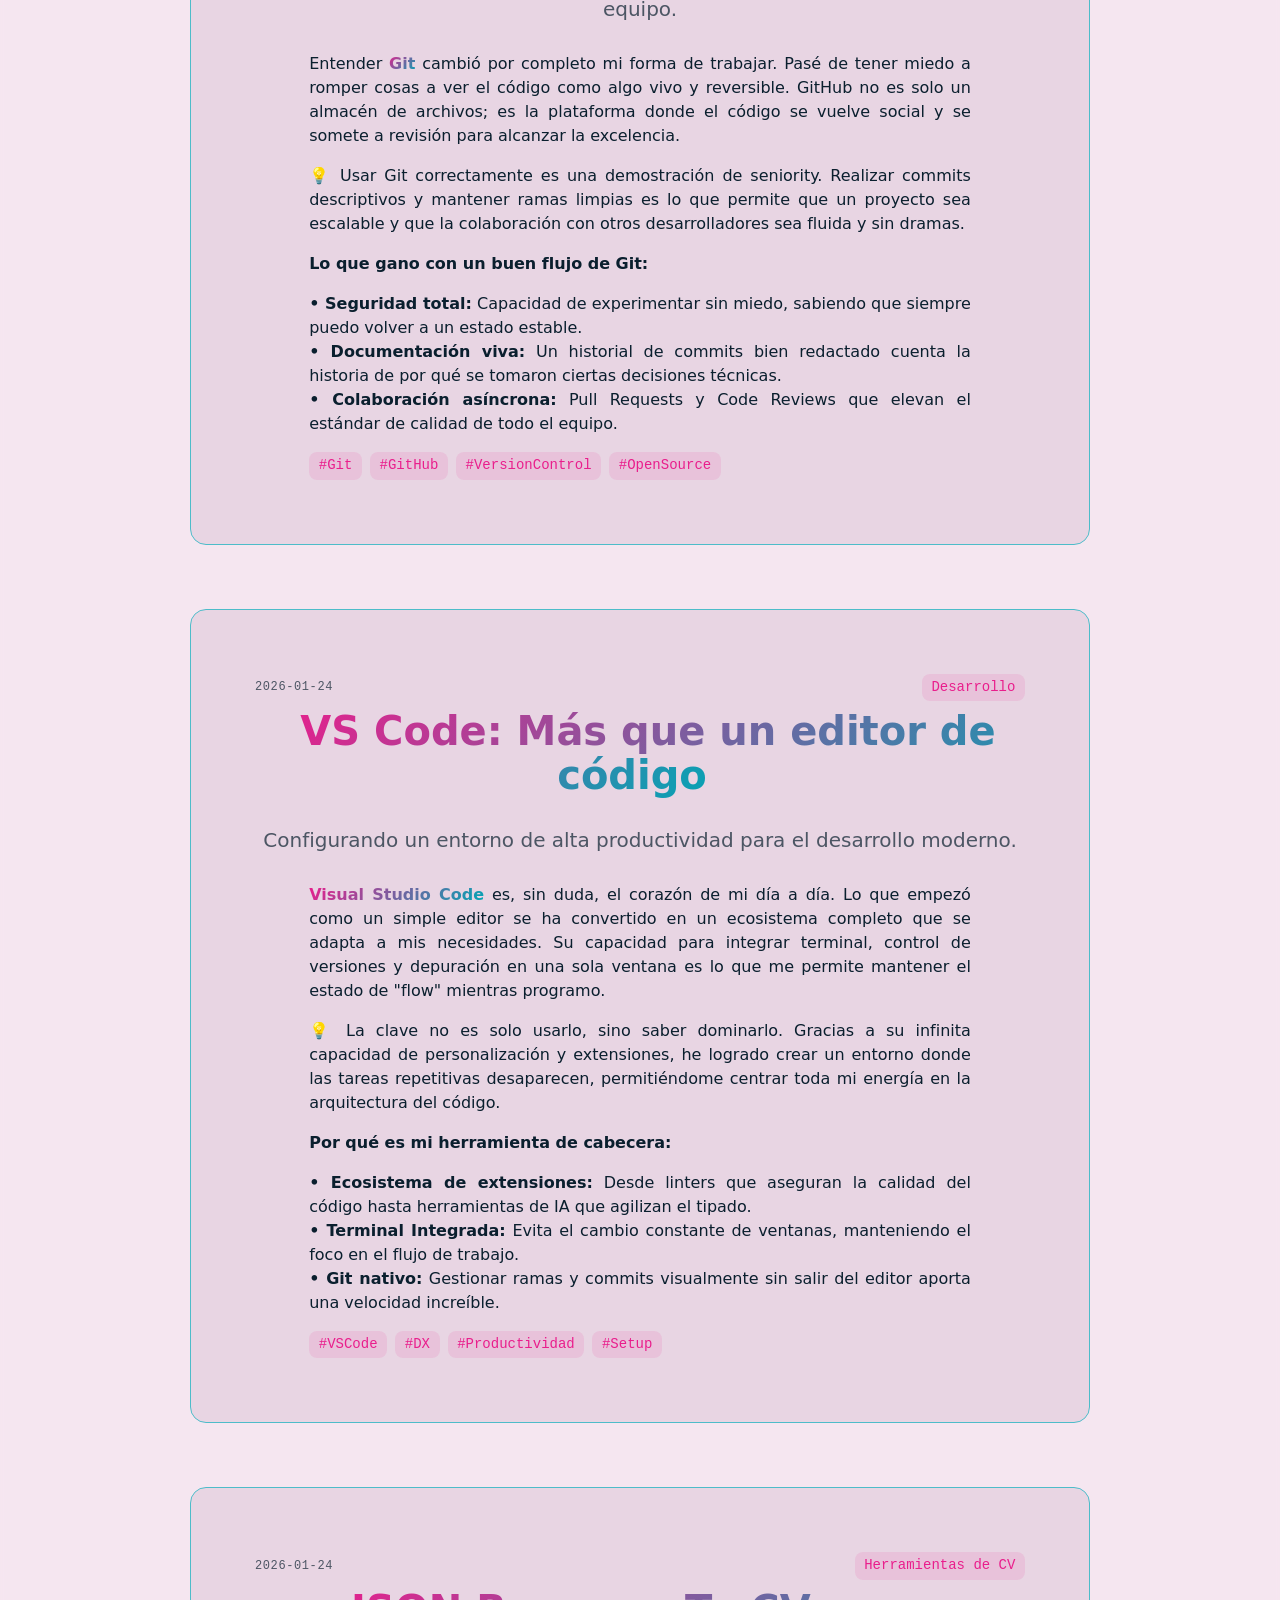
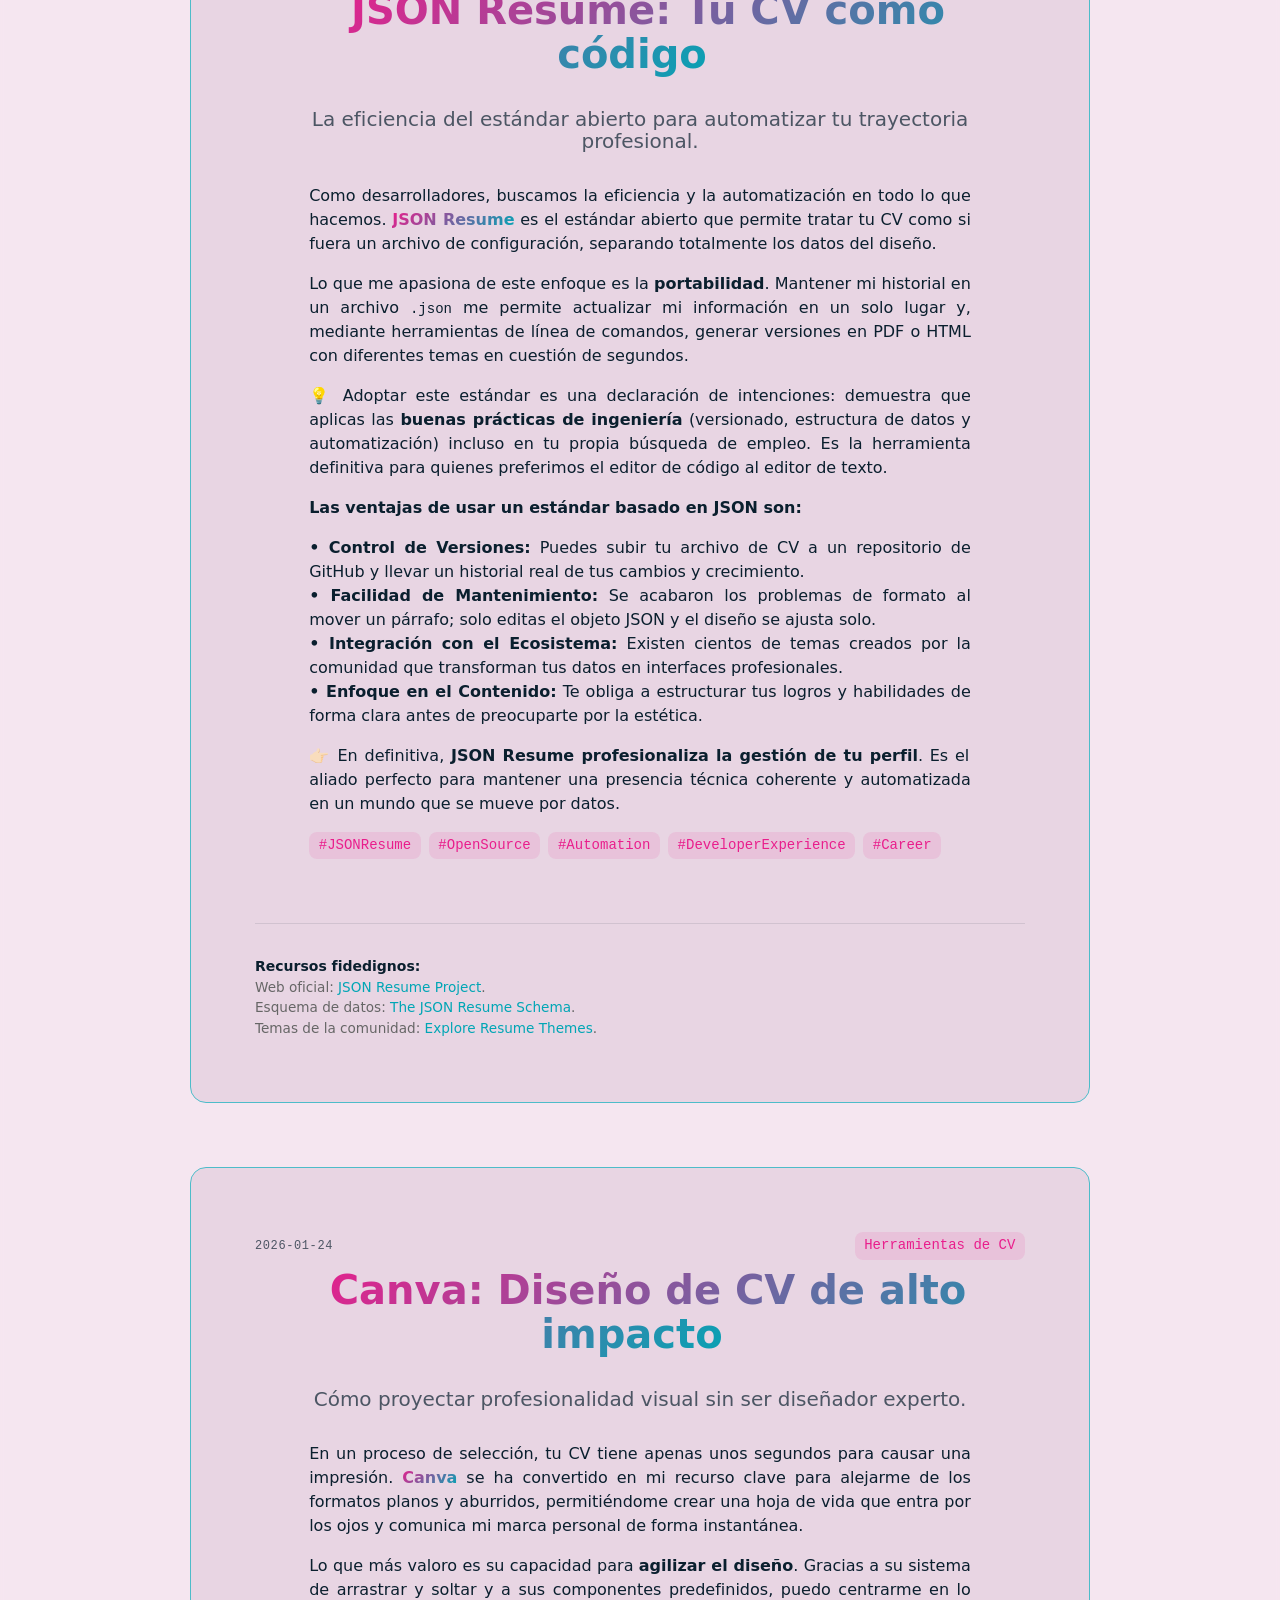
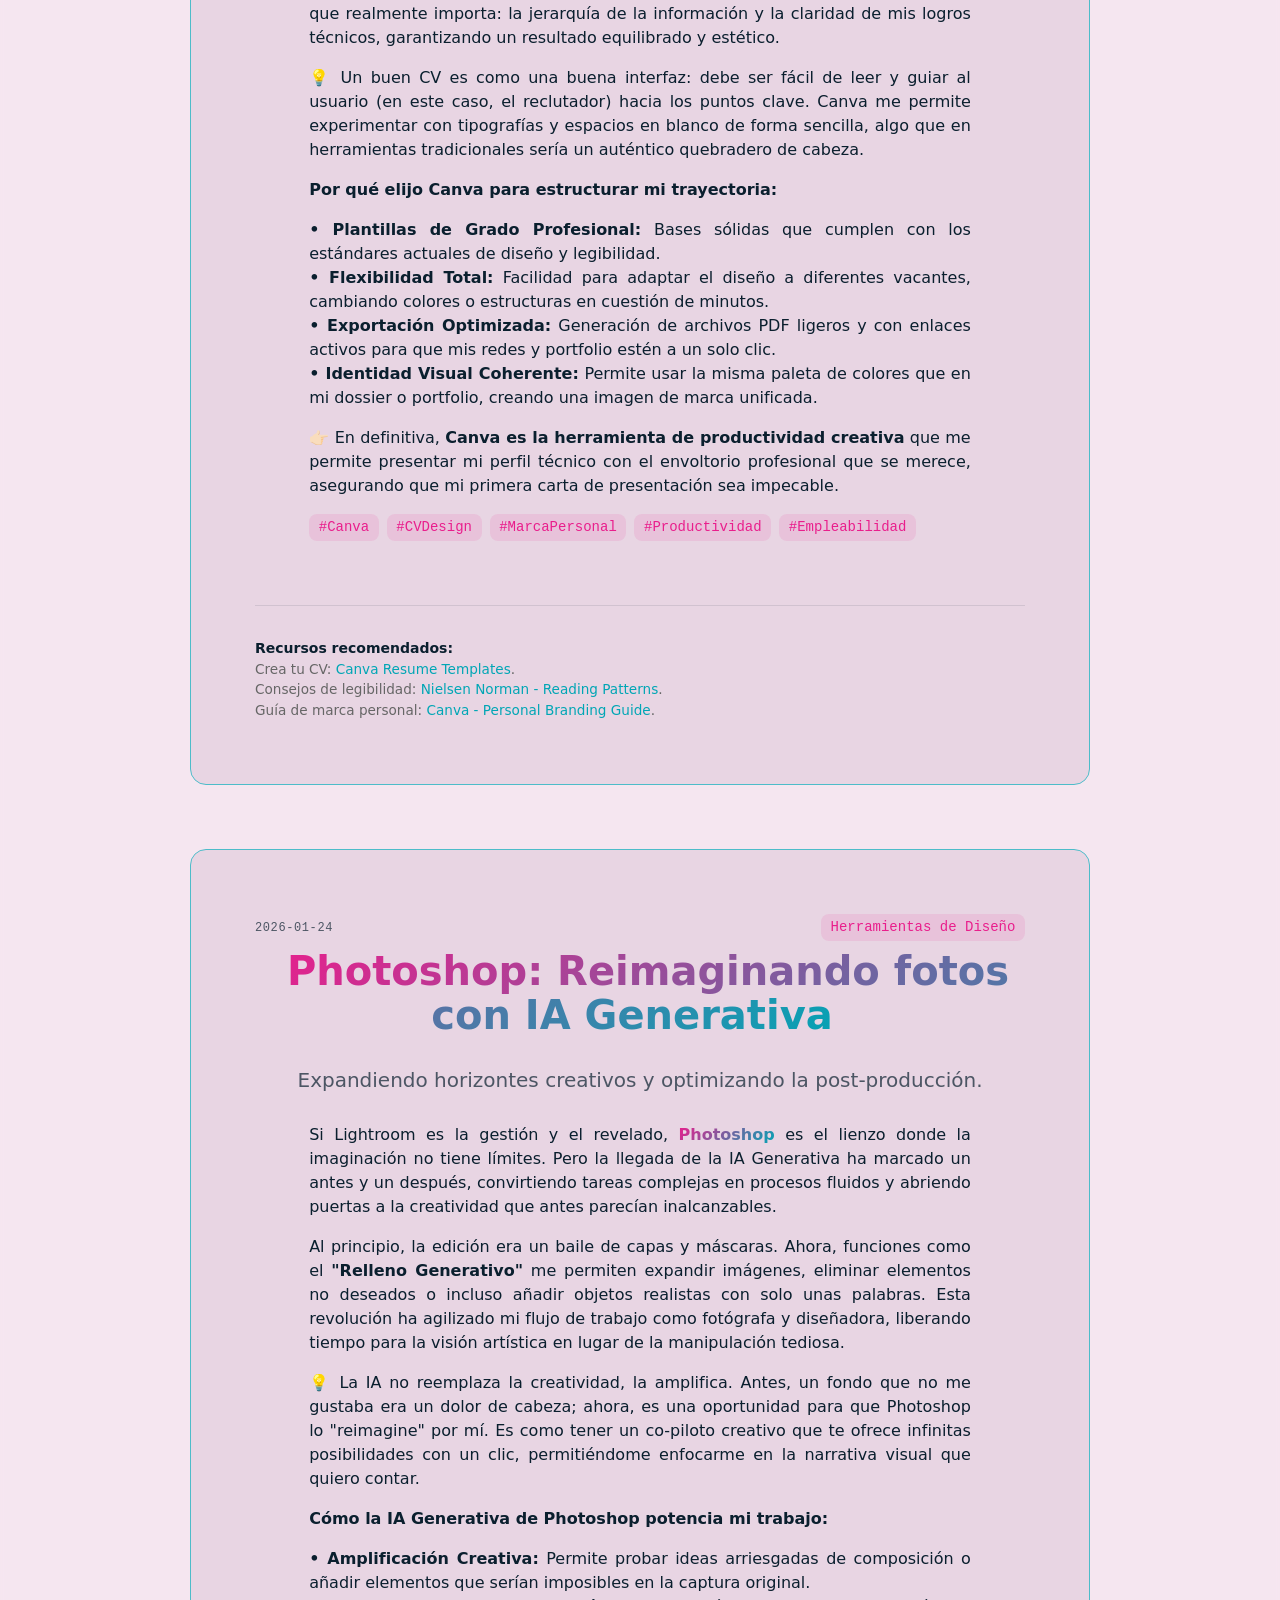
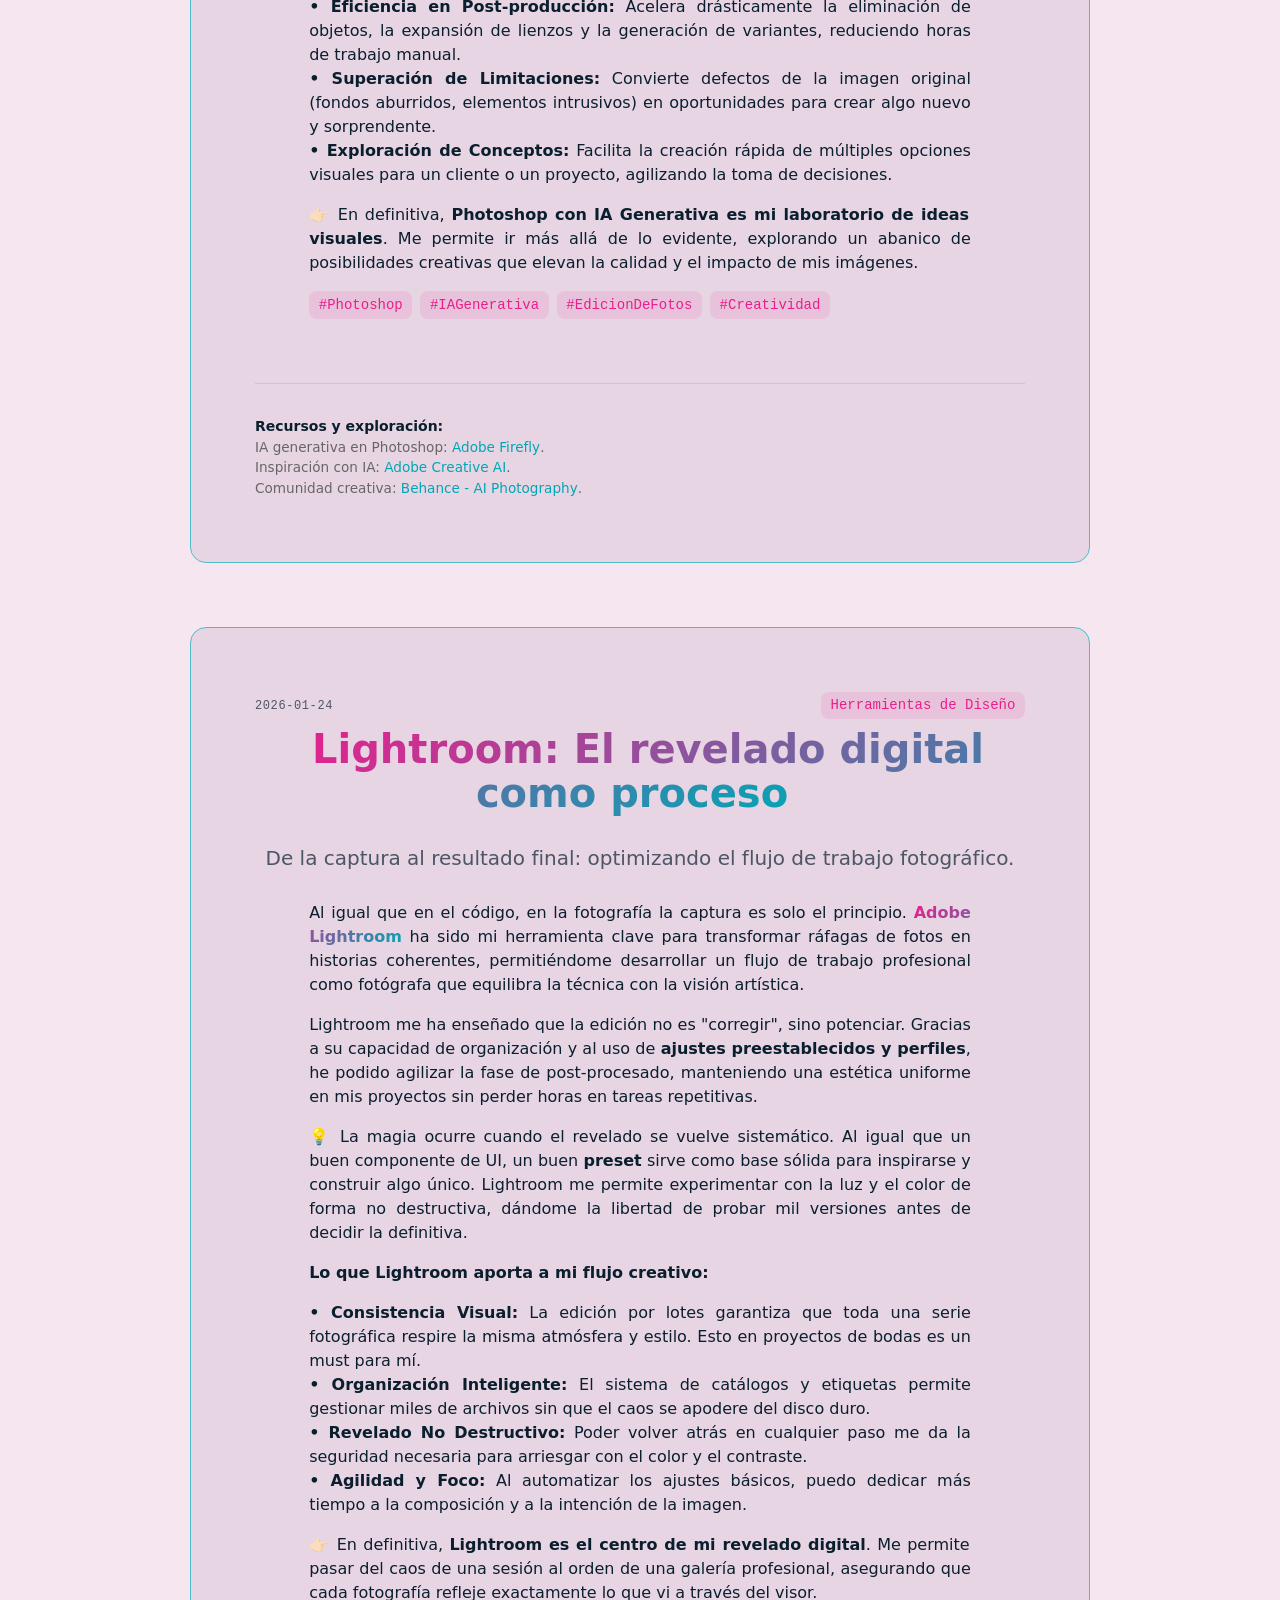
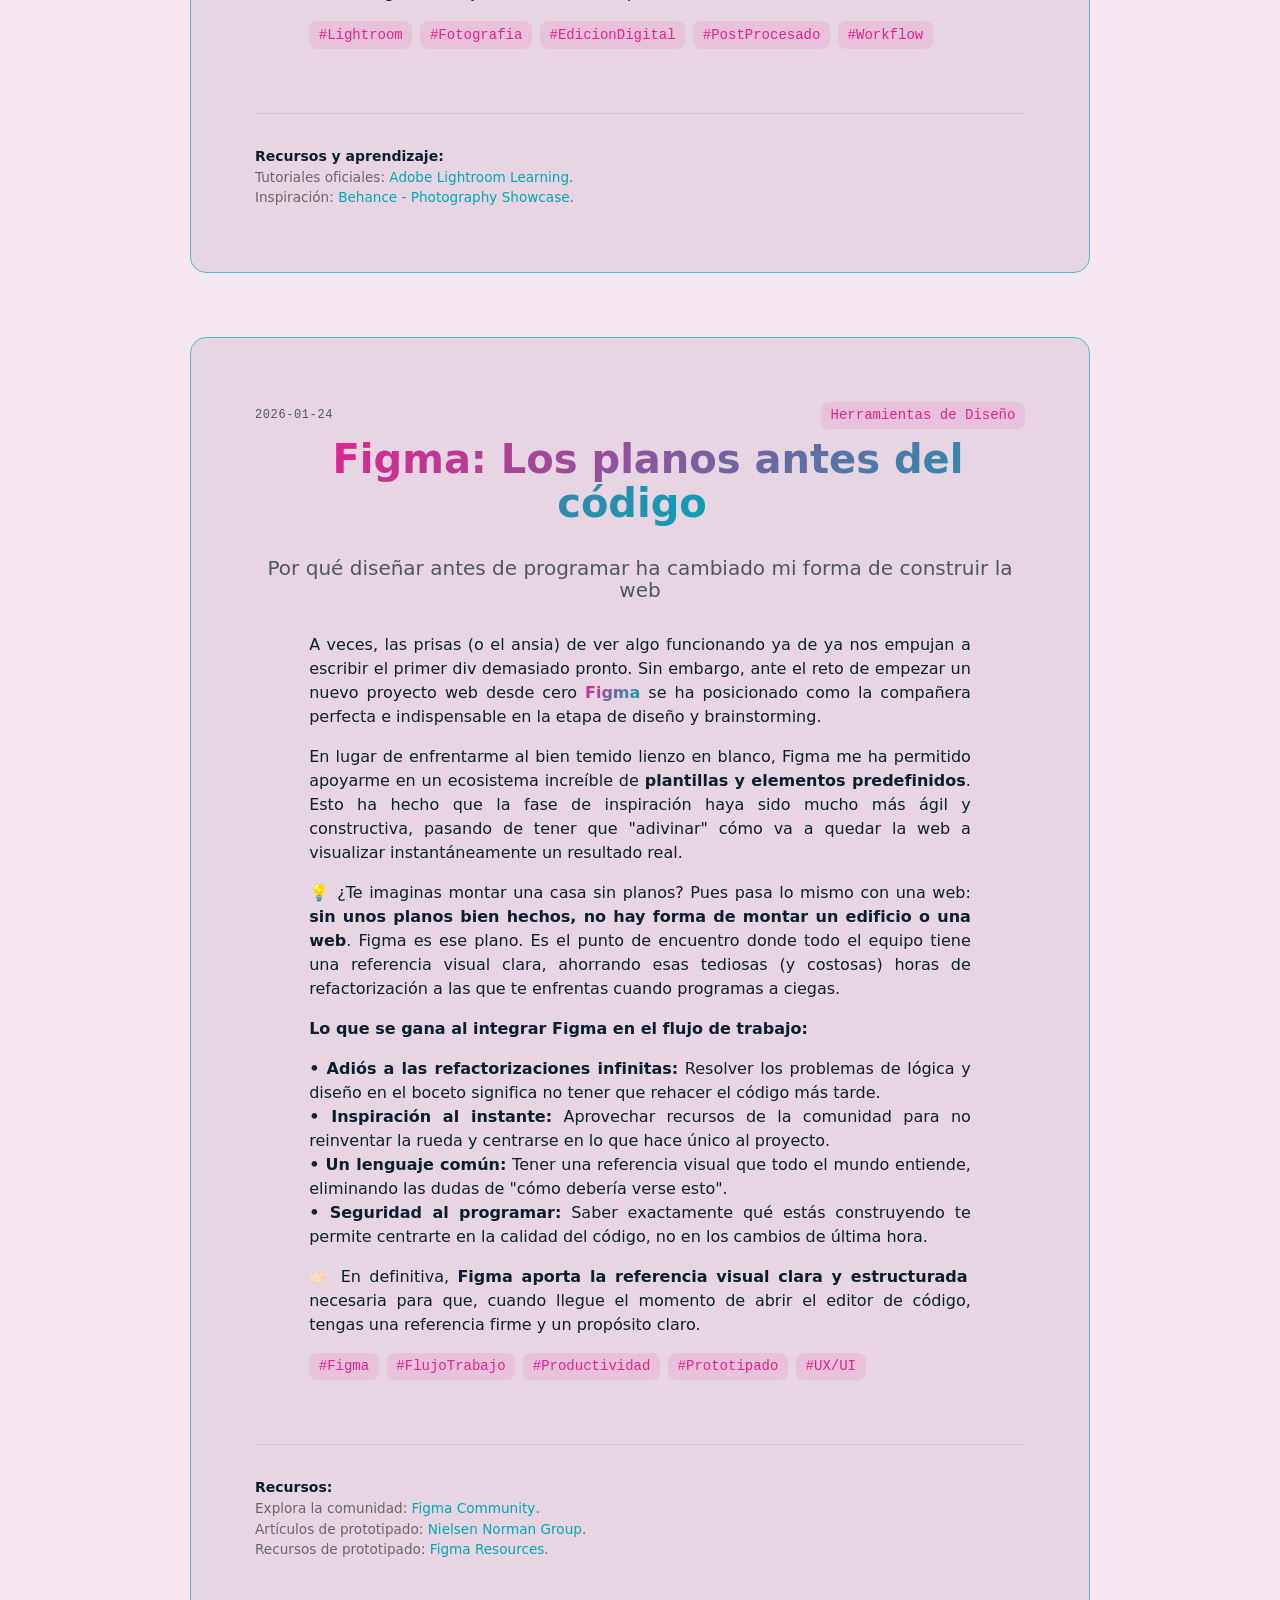
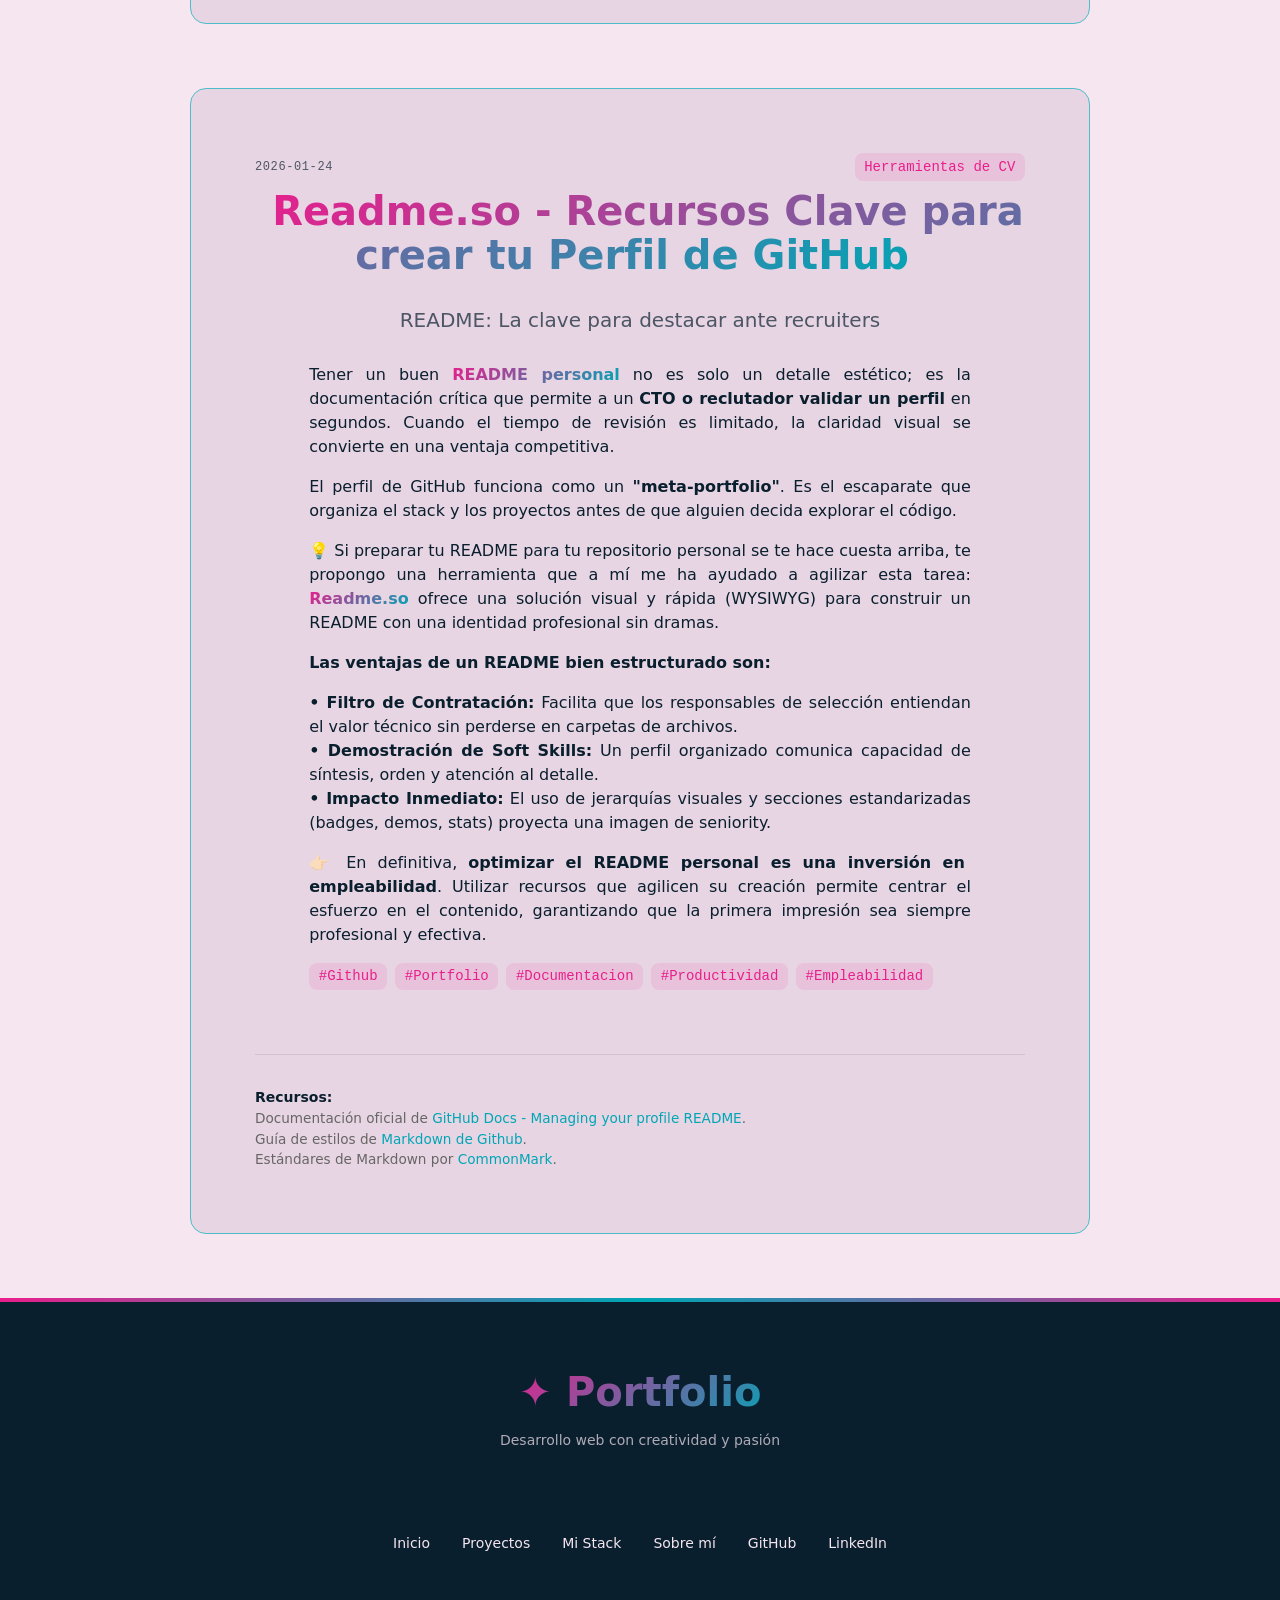
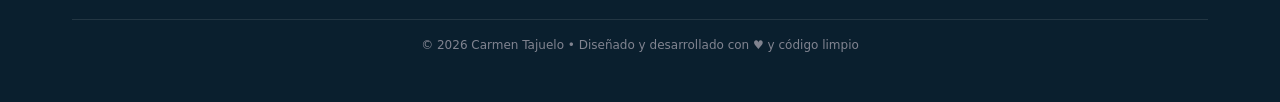
==== commit f0e7edb9: "fix(css):minify css" ====
--- a/stack-dossier.html
+++ b/stack-dossier.html
@@ -12,6 +12,170 @@
 
     <link href="https://fonts.googleapis.com/css2?family=Outfit:wght@400;500;600;700;800&display=swap" rel="stylesheet">
 
+    <style>
+        /* ==========================================
+   STACK STYLES
+   ========================================== */
+
+        .dossier-hero {
+            padding-top: var(--spacing-2xl);
+        }
+
+
+        .dossier__grid {
+            display: flex;
+            flex-direction: column;
+            gap: var(--spacing-lg);
+            max-width: 900px;
+            margin: 0 auto;
+        }
+
+        .dossier-card {
+            background-color: var(--color-bg-secondary);
+            border: 1px solid var(--color-accent);
+            border-radius: var(--border-radius-md);
+            padding: var(--spacing-lg);
+            transition: transform var(--transition), box-shadow var(--transition);
+            display: flex;
+            flex-direction: column;
+            gap: var(--spacing-md);
+        }
+
+        .dossier-card:hover {
+            transform: translateY(-4px);
+            box-shadow: var(--shadow-md);
+            border-color: var(--color-highlight);
+        }
+
+        .dossier-card__meta {
+            display: flex;
+            justify-content: space-between;
+            align-items: center;
+            margin-bottom: var(--spacing-xs);
+        }
+
+        .dossier-card__date {
+            font-size: var(--font-size-xs);
+            color: var(--color-text-muted);
+            letter-spacing: 0.05em;
+            font-family: var(--font-code);
+        }
+
+        .dossier-card__category {
+            font-family: var(--font-code);
+            font-size: var(--font-size-sm);
+            color: var(--color-highlight);
+            background-color: var(--color-highlight-subtle);
+            padding: 0.2rem 0.6rem;
+            border-radius: var(--border-radius-sm);
+
+        }
+
+        .dossier-card__title {
+            font-size: var(--font-size-3xl);
+            color: var(--color-primary);
+            line-height: var(--lh-tight);
+
+        }
+
+        .dossier-card__subtitle {
+            font-size: var(--font-size-xl);
+            color: var(--color-text-muted);
+            font-weight: var(--fw-medium);
+            margin-top: var(--spacing-md);
+        }
+
+        .dossier-card__body {
+            text-align: left;
+            font-size: var(--font-size-base);
+            line-height: var(--lh-base);
+            color: var(--color-text-main);
+            margin: 0 auto;
+        }
+
+        .dossier-card__body ul {
+            margin-bottom: 1rem;
+            list-style-type: none;
+            padding-left: 0;
+            max-width: 65ch;
+
+        }
+
+        .dossier-card__tags {
+            display: flex;
+            flex-wrap: wrap;
+            gap: var(--spacing-xs);
+            margin-top: var(--spacing-sm);
+        }
+
+        .tag {
+            font-family: var(--font-code);
+            font-size: var(--font-size-sm);
+            color: var(--color-highlight);
+            background-color: var(--color-highlight-subtle);
+            padding: 0.2rem 0.6rem;
+            border-radius: var(--border-radius-sm);
+        }
+
+        .dossier-card__footer {
+            margin-top: var(--spacing-md);
+            padding-top: var(--spacing-md);
+            border-top: 1px solid rgba(var(--color-primary-rgb), 0.1);
+            display: flex;
+            justify-content: space-between;
+            align-items: center;
+            flex-wrap: wrap;
+            gap: var(--spacing-md);
+        }
+
+        .dossier-card__stack-info {
+            font-size: var(--font-size-sm);
+            color: var(--color-text-muted);
+            text-align: left;
+        }
+
+        .dossier-card__stack-info strong {
+            color: var(--color-primary);
+        }
+
+        .dossier-card__link {
+            font-weight: var(--fw-semibold);
+            color: var(--color-action);
+            text-decoration: none;
+            transition: color var(--transition);
+        }
+
+        .dossier-card__link:hover {
+            color: var(--color-highlight);
+        }
+
+        .dossier-card__link span {
+            display: inline-block;
+            transition: transform var(--transition);
+        }
+
+        .dossier-card__link:hover span {
+            transform: translateX(5px);
+        }
+
+        @media (max-width: 768px) {
+            .dossier-card {
+                padding: var(--spacing-md);
+            }
+
+            .dossier-card__footer {
+                flex-direction: column;
+                align-items: flex-start;
+            }
+
+        }
+
+        @media (min-width: 1024px) {
+            .dossier-card__body {
+                text-align: justify;
+            }
+        }
+    </style>
 </head>
 
 <body>
--- a/css/styles.css
+++ b/css/styles.css
@@ -104,10 +104,22 @@
 
   /* Font Families */
   /* Primary font: Modern, geometric, and highly legible */
-  --font-main: 'Outfit', sans-serif;
+  /*--font-main: 'Outfit', sans-serif;
   /* Monospace font: Used for code snippets, numbers, or technical data */
-  --font-code: 'Fira Code', monospace;
-
+  /*--font-code: 'Fira Code', monospace;
+
+
+/* Fuente para Títulos (Reemplaza a Outfit/Satoshi) */
+  --font-main: system-ui, -apple-system, BlinkMacSystemFont, "Segoe UI", Roboto, Helvetica, Arial, sans-serif;
+  
+  /* Fuente para Cuerpo (Reemplaza a DM Sans) */
+  /*--font-body: "Inter", -apple-system, Segoe UI, Roboto, Helvetica, Arial, sans-serif;
+  
+  /* Fuente Mono (Reemplaza a Fira Code) */
+  --font-code: ui-monospace, SFMono-Regular, "Cascadia Code", "Segoe UI Mono", monospace;
+
+
+  
 
 
   /* ---- FLUID SPACING SYSTEM ---- */
@@ -201,27 +213,20 @@
   list-style: none;
   margin: 0;
   padding: 0;
-}
-
-/* Set core root defaults */
+
+}
+
 html {
   scroll-behavior: smooth;
-  /* Ensure the height is always at least 100% */
-  height: -webkit-fill-available;
-}
-
-/* Set core body defaults */
+}
+
 body {
-  /* Technical Reset: Ensure the body spans the full height of the device */
   min-height: 100vh;
   min-height: -webkit-fill-available;
-  /* Technical Reset: Remove default margin from all browsers */
   margin: 0;
-  /* Technical Reset: Improve text rendering speed */
   text-rendering: optimizeSpeed;
 }
 
-/* Make images easier to work with */
 img,
 picture,
 svg {
@@ -229,7 +234,7 @@
   display: block;
 }
 
-/* Inherit fonts for inputs and buttons */
+
 input,
 button,
 textarea,
@@ -257,33 +262,46 @@
 /* ==========================================
        GLOBAL STYLES
        ========================================== */
+
+html {
+  min-height: 100%;
+  height: auto;
+  background-color: var(--color-bg-main);
+}
+
 body {
   font-family: var(--font-main);
   font-size: var(--font-size-base);
   font-weight: var(--fw-regular);
   line-height: var(--lh-base);
 
-  background-color: var(--color-bg-main);
-  color: var(--color-text-main);
-
-  padding-top: var(--navbar-height);
-
-  -webkit-font-smoothing: antialiased;
-  -moz-osx-font-smoothing: grayscale;
-}
-
-/* Headings */
+  background:
+    radial-gradient(at 0% 0%, rgba(var(--color-highlight-rgb), 0.25) 0px, transparent 50%),
+    radial-gradient(at 100% 0%, rgba(var(--color-action-rgb), 0.3) 0px, transparent 50%),
+    radial-gradient(at 100% 100%, rgba(var(--color-accent-rgb), 0.28) 0px, transparent 50%),
+    radial-gradient(at 0% 100%, rgba(var(--color-highlight-dark-rgb), 0.22) 0px, transparent 50%),
+    radial-gradient(at 50% 50%, rgba(var(--color-bg-secondary-rgb), 0.15) 0px, transparent 50%),
+    linear-gradient(160deg,
+      var(--color-bg-main) 0%,
+      rgba(var(--color-bg-secondary-rgb), 0.4) 100%);
+
+  background-attachment: fixed;
+  background-size: 200% 200%;
+
+
+}
+
 h1 {
-
   font-size: var(--font-size-5xl);
   line-height: var(--lh-tight);
   font-weight: var(--fw-bold);
   color: var(--color-text-main);
   padding: var(--spacing-md);
+  text-align: center;
 }
 
 h2 {
-  font-size: var(--font-size-3xl);
+  font-size: var(--font-size-4xl);
   line-height: var(--lh-tight);
   font-weight: var(--fw-semibold);
   padding: var(--spacing-sm);
@@ -339,6 +357,15 @@
 .section {
   padding-block: var(--spacing-lg);
   width: 100%;
+
+  position: relative;
+  background-repeat: no-repeat;
+
+  background-size: 8% 100%, 8% 100%;
+
+  backdrop-filter: blur(2px);
+
+  scroll-margin-top: 100px;
 }
 
 /* LAYER 2: CONTAINER
@@ -360,9 +387,9 @@
 }
 
 
-/* ---------------------------------------------------------
-   NAVBAR
-   --------------------------------------------------------- */
+/* ==========================================
+       NAVBAR
+       ========================================== */
 .nav-block {
   width: 100%;
 
@@ -479,6 +506,7 @@
   /*transform: translateX(10px);*/
   text-shadow: 0 0 20px rgba(255, 255, 255, 0.5);
 }
+
 
 .nav__actions {
   display: flex;
@@ -515,40 +543,412 @@
 
 
 /* ==========================================
-       HERO SECTION
-       ========================================== */
-.hero-content {
-  padding-block: var(--spacing-xl);
+HERO SECTION
+==========================================*/
+.hero {
+  min-height: 100vh;
+  display: flex;
+  align-items: center;
+  position: relative;
+  overflow: hidden;
+  /*background: linear-gradient(135deg, var(--color-bg-main) 0%, #FFE5F4 50%, var(--color-bg-main) 100%);*/
+  padding-top: var(--spacing-xl);
+}
+
+/*
+/* CAPA 1: Gradiente diagonal grande */
+.hero::before {
+  content: '';
+  position: absolute;
+  top: -30%;
+  right: -20%;
+  width: 800px;
+  height: 800px;
+  background: linear-gradient(135deg,
+      rgba(var(--color-highlight-rgb), 0.2) 0%,
+      rgba(var(--color-action-rgb), 0.15) 50%,
+      transparent 100%);
+  border-radius: 40%;
+  animation: float 20s ease-in-out infinite;
+  filter: blur(60px);
+}
+
+/* CAPA 3: Elemento decorativo superior izquierda */
+.hero .hero__wrapper::before {
+  content: '';
+  position: absolute;
+  top: 10%;
+  left: -10%;
+  width: 400px;
+  height: 400px;
+  background: linear-gradient(45deg,
+      rgba(var(--color-action-rgb), 0.12) 0%,
+      transparent 60%);
+  border-radius: 50%;
+  filter: blur(50px);
+  z-index: 0;
+  animation: pulse 8s ease-in-out infinite;
+}
+
+@keyframes float {
+
+  0%,
+  100% {
+    transform: translate(0, 0) scale(1);
+  }
+
+  33% {
+    transform: translate(30px, -40px) scale(1.05);
+  }
+
+  66% {
+    transform: translate(-20px, 20px) scale(0.95);
+  }
+}
+
+*/ @keyframes pulse {
+
+  0%,
+  100% {
+    opacity: 0.6;
+    transform: scale(1);
+  }
+
+  50% {
+    opacity: 1;
+    transform: scale(1.15);
+  }
+}
+
+.hero__wrapper {
+  display: grid;
+  grid-template-columns: 1fr;
+  gap: var(--spacing-lg);
+  align-items: center;
+  padding-block: var(--spacing-md);
+  position: relative;
+  z-index: 2;
+}
+
+.hero__text {
+  display: flex;
+  flex-direction: column;
   gap: var(--spacing-md);
-}
-
-.hero__photo {
-  width: clamp(150px, 25vw, 250px);
-  aspect-ratio: 1 / 1;
-  object-fit: cover;
-  border-radius: var(--border-radius-circle);
-  border: 4px solid var(--color-highlight-subtle);
-  box-shadow: var(--glow);
-}
-
-.hero__tagline {
-  font-size: var(--font-size-3xl);
+  text-align: center;
+  position: relative;
+  z-index: 3;
+}
+
+/*.hero__badge {
+  display: inline-block;
+  align-self: center;
+  font-family: var(--font-code);
+  font-size: var(--font-size-sm);
+  color: var(--color-highlight);
   font-weight: var(--fw-semibold);
-  max-width: 20ch;
-}
+  padding: var(--spacing-xs) var(--spacing-sm);
+  background: var(--color-highlight-subtle);
+  border-radius: var(--border-radius-sm);
+  border-left: 3px solid var(--color-highlight);
+  backdrop-filter: blur(10px);
+}*/
 
 .hero__description {
   font-size: var(--font-size-lg);
-  color: var(--color-text-main);
-  opacity: 0.9;
+  line-height: var(--lh-loose);
+  color: var(--color-text-muted);
   max-width: 60ch;
   margin-inline: auto;
 }
 
+.hero__actions {
+  display: flex;
+  gap: var(--spacing-sm);
+  justify-content: center;
+  flex-wrap: wrap;
+  margin-top: var(--spacing-sm);
+}
+
+.btn {
+  display: inline-flex;
+  align-items: center;
+  gap: var(--spacing-xs);
+  padding: var(--spacing-sm) var(--spacing-md);
+  font-weight: var(--fw-semibold);
+  font-size: var(--font-size-base);
+  border-radius: var(--border-radius-pill);
+  transition: all var(--transition);
+  cursor: pointer;
+  text-decoration: none;
+  white-space: nowrap;
+}
+
+.btn--primary {
+  backdrop-filter: blur(10px);
+  background: var(--color-accent);
+  display: flex;
+  flex-direction: column;
+  transition: all var(--transition);
+  text-align: left;
+  border-radius: var(--border-radius-lg);
+  overflow: hidden;
+
+  border: 3px solid var(--color-accent);
+  box-shadow:
+    20px 20px 0px var(--color-highlight-subtle),
+    0 10px 40px rgba(var(--color-highlight-rgb), 0.2);
+
+  position: relative;
+  z-index: 1;
+
+  color: white;
+}
+
+.btn--primary:hover {
+  transform: translateY(-5px);
+  box-shadow:
+    25px 25px 0px var(--color-highlight-subtle),
+    0 15px 50px rgba(var(--color-highlight-rgb), 0.3);
+  border-color: var(--color-highlight);
+  color: white;
+  background-color: var(--color-highlight);
+}
+
+.btn--outline {
+  backdrop-filter: blur(10px);
+  background: white;
+  display: flex;
+  flex-direction: column;
+  transition: all var(--transition);
+  text-align: left;
+  border-radius: var(--border-radius-lg);
+  overflow: hidden;
+
+  border: 3px solid var(--color-accent);
+  box-shadow:
+    20px 20px 0px var(--color-highlight-subtle),
+    0 10px 40px rgba(var(--color-highlight-rgb), 0.2);
+
+  position: relative;
+  z-index: 1;
+}
+
+.btn--outline:hover {
+  transform: translateY(-5px);
+  box-shadow:
+    25px 25px 0px var(--color-highlight-subtle),
+    0 15px 50px rgba(var(--color-highlight-rgb), 0.3);
+  border-color: var(--color-highlight);
+}
+
+.hero__visual {
+  display: flex;
+  justify-content: center;
+  align-items: center;
+  position: relative;
+  z-index: 3;
+}
+
+.hero__image-container {
+  position: relative;
+  display: inline-block;
+}
+
+.hero__image-container::before {
+  content: '';
+  position: absolute;
+  top: -20px;
+  left: -20px;
+  right: -20px;
+  bottom: -20px;
+  background: linear-gradient(135deg,
+      rgba(var(--color-highlight-rgb), 0.2),
+      rgba(var(--color-action-rgb), 0.15));
+  border-radius: var(--border-radius-lg);
+  filter: blur(30px);
+  z-index: -1;
+  animation: glow 4s ease-in-out infinite;
+}
+
+@keyframes glow {
+
+  0%,
+  100% {
+    opacity: 0.6;
+  }
+
+  50% {
+    opacity: 1;
+  }
+}
+
+.hero__photo {
+  width: clamp(200px, 60vw, 350px);
+  aspect-ratio: 1 / 1;
+  border-radius: var(--border-radius-lg);
+  border: 3px solid var(--color-accent);
+  box-shadow:
+    20px 20px 0px var(--color-highlight-subtle),
+    0 10px 40px rgba(var(--color-highlight-rgb), 0.3);
+  object-fit: cover;
+  display: block;
+  position: relative;
+  z-index: 1;
+}
+
+.hero__floating-badge {
+  position: absolute;
+  bottom: -10px;
+  left: -10px;
+  background: rgba(var(--color-bg-main-rgb), 0.95);
+  backdrop-filter: blur(10px);
+  padding: var(--spacing-sm) var(--spacing-md);
+  border-radius: var(--border-radius-md);
+  box-shadow:
+    0 8px 24px rgba(0, 0, 0, 0.15),
+    0 0 0 3px var(--color-highlight-subtle);
+  display: flex;
+  align-items: center;
+  gap: var(--spacing-sm);
+  border: 2px solid var(--color-accent);
+  animation: floating 3s ease-in-out infinite;
+  z-index: 2;
+}
+
+.badge__icon {
+  color: var(--color-highlight);
+  font-size: var(--font-size-2xl);
+  line-height: 1;
+}
+
+.badge__text {
+  display: flex;
+  flex-direction: column;
+  font-size: var(--font-size-xs);
+  font-family: var(--font-code);
+  line-height: 1.3;
+}
+
+.badge__text strong {
+  font-size: var(--font-size-base);
+  color: var(--color-primary);
+  font-weight: var(--fw-bold);
+}
+
+.badge__text span {
+  color: var(--color-text-muted);
+  text-transform: uppercase;
+  letter-spacing: 0.5px;
+}
+
+@keyframes floating {
+
+  0%,
+  100% {
+    transform: translateY(0);
+  }
+
+  50% {
+    transform: translateY(-10px);
+  }
+}
+
+
+@media (min-width: 768px) {
+  .hero__badge {
+    align-self: flex-start;
+  }
+
+  .hero__description {
+    margin-inline: 0;
+  }
+
+  .hero__photo {
+    width: clamp(250px, 40vw, 350px);
+  }
+
+  .hero__floating-badge {
+    bottom: 10px;
+    left: -20px;
+  }
+}
+
+
 @media (min-width: 1024px) {
-  .hero-content {
-    padding-block: var(--spacing-2xl);
-  }
+  .hero__wrapper {
+    grid-template-columns: 1.2fr 1fr;
+    grid-template-rows: auto auto auto;
+  }
+
+  .hero::before {
+    width: 1000px;
+    height: 1000px;
+    top: -40%;
+    right: -15%;
+  }
+
+  .hero::after {
+    width: 700px;
+    height: 700px;
+  }
+
+  .hero .hero__wrapper::before {
+    width: 500px;
+    height: 500px;
+    left: -15%;
+  }
+
+  .hero .hero__wrapper::after {
+    width: 450px;
+    height: 450px;
+    right: -10%;
+  }
+
+  .hero__title {
+    grid-column: 1 / 3;
+    grid-row: 1;
+  }
+
+  .hero__text {
+    grid-column: 1;
+    grid-row: 2;
+    align-self: end;
+  }
+
+  .hero__visual {
+    grid-column: 2;
+    grid-row: 2 / 4;
+    justify-self: center;
+  }
+
+  .hero__photo {
+    width: clamp(300px, 35vw, 450px);
+  }
+
+  .hero__floating-badge {
+    bottom: 20px;
+    left: -30px;
+    padding: var(--spacing-md) var(--spacing-lg);
+  }
+
+  .badge__icon {
+    font-size: var(--font-size-3xl);
+  }
+
+  .badge__text strong {
+    font-size: var(--font-size-lg);
+  }
+
+
+  .hero__actions {
+    grid-column: 1;
+    grid-row: 3;
+    display: flex;
+    gap: var(--spacing-md);
+    justify-content: flex-start;
+    align-self: start;
+  }
+
 }
 
 
@@ -568,25 +968,32 @@
 }
 
 .project-card {
-  /*background: linear-gradient(135deg, rgba(233, 30, 140, 0.1), rgba(0, 166, 181, 0.1));*/
-  background: linear-gradient(135deg, rgba(255, 0, 140, 0.1), rgba(0, 234, 255, 0.1));
-  border-radius: var(--border-radius-md);
+  background: white;
+  display: flex;
+  flex-direction: column;
+  transition: all var(--transition);
+  text-align: left;
+
+  border-radius: var(--border-radius-lg);
   overflow: hidden;
-  display: flex;
-  flex-direction: column;
-  transition: transform var(--transition), box-shadow var(--transition);
-  text-align: left;
-
-  backdrop-filter: blur(20px);
-  border-radius: var(--border-radius-lg);
-  border: 2px solid transparent;
-  box-shadow: var(--shadow-md);
-  background-clip: padding-box;
+
+  border: 3px solid var(--color-accent);
+
+  box-shadow:
+    20px 20px 0px var(--color-highlight-subtle),
+    0 10px 40px rgba(var(--color-highlight-rgb), 0.2);
+
+  position: relative;
+
+  z-index: 1;
+
 }
 
 .project-card:hover {
   transform: translateY(-5px);
-  box-shadow: var(--shadow-md), 0 0 20px rgba(var(--color-highlight-rgb), 0.1);
+  box-shadow:
+    25px 25px 0px var(--color-highlight-subtle),
+    0 15px 50px rgba(var(--color-highlight-rgb), 0.3);
   border-color: var(--color-highlight);
 }
 
@@ -594,6 +1001,7 @@
   aspect-ratio: 16 / 9;
   overflow: hidden;
   position: relative;
+  border-bottom: 2px solid var(--color-bg-subtle);
 }
 
 .project-card__image img {
@@ -602,22 +1010,34 @@
   object-fit: cover;
 }
 
+.project-card:hover .project-card__image img {
+  transform: scale(1.05);
+}
+
 .project-card__content {
   padding: var(--spacing-md);
   display: flex;
   flex-direction: column;
   flex-grow: 1;
+  background: linear-gradient(180deg, white 0%, rgba(var(--color-highlight-rgb), 0.03) 100%);
+  gap: var(--spacing-sm);
 }
 
 .project-card__title {
   font-size: var(--font-size-2xl);
-  margin-bottom: var(--spacing-xs);
-}
-
-
-/* ---------------------------------------------------------
-   STACK & TOOLS
-   --------------------------------------------------------- */
+  margin-bottom: var(--spacing-md);
+}
+
+.project-card__tags {
+  margin-top: auto;
+}
+
+
+
+
+/* ==========================================
+       PROJECTS & PORTFOLIO
+       ========================================== */
 
 .tools__intro {
   margin-bottom: var(--spacing-sm);
@@ -654,14 +1074,24 @@
 .tool-card {
   background: white;
   padding: var(--spacing-md);
-  border-radius: var(--border-radius-md);
-  border: 2px solid rgba(var(--color-primary-rgb), 0.05);
   transition: all var(--transition);
+
+  border-radius: var(--border-radius-lg);
+  border: 3px solid var(--color-accent);
+  box-shadow:
+    20px 20px 0px var(--color-highlight-subtle),
+    0 10px 40px rgba(var(--color-highlight-rgb), 0.3);
+  object-fit: cover;
+  display: block;
+  position: relative;
+  z-index: 1;
 }
 
 .tool-card:hover {
   transform: translateY(-5px);
-  box-shadow: var(--shadow-md), 0 0 20px rgba(var(--color-highlight-rgb), 0.1);
+  box-shadow:
+    25px 25px 0px var(--color-highlight-subtle),
+    0 15px 50px rgba(var(--color-highlight-rgb), 0.3);
   border-color: var(--color-highlight);
 }
 
@@ -669,6 +1099,7 @@
   font-size: var(--font-size-lg);
   color: var(--color-primary);
   margin-bottom: var(--spacing-xs);
+
 }
 
 .tool-card__description {
@@ -681,9 +1112,8 @@
 /* ---------------------------------------------------------
    ABOUT SECTION
    --------------------------------------------------------- */
-
 .about-content {
-  gap: var(--spacing-lg);
+  padding-bottom: var(--spacing-xl);
 }
 
 .about-intro {
@@ -691,30 +1121,21 @@
 }
 
 .about-card {
-  background: linear-gradient(135deg, rgba(255, 255, 255, 0.9), rgba(255, 255, 255, 0.7));
-  backdrop-filter: blur(20px);
+  background: white;
+  padding: var(--spacing-lg);
+  transition: all var(--transition);
+
   border-radius: var(--border-radius-lg);
-  padding: var(--spacing-lg);
-  border: 3px solid transparent;
-  box-shadow: var(--shadow-md);
+  border: 3px solid var(--color-accent);
+
+  box-shadow:
+    20px 20px 0px var(--color-highlight-subtle),
+    0 10px 40px rgba(var(--color-highlight-rgb), 0.3);
+
   max-width: 800px;
-  background-clip: padding-box;
-
+  position: relative;
+  z-index: 1;
   text-align: left;
-
-  position: relative;
-  overflow: hidden;
-}
-
-.about-card::before {
-  content: '';
-  position: absolute;
-
-  top: 0;
-  left: 0;
-  right: 0;
-  height: 4px;
-  background: linear-gradient(90deg, var(--color-highlight), var(--color-action));
 }
 
 .about-card__intro {
@@ -736,20 +1157,12 @@
 
 .about-card__quote {
   background: linear-gradient(135deg, rgba(233, 30, 140, 0.1), rgba(0, 166, 181, 0.1));
-  padding: var(--spacing-sm) var(--spacing-md);
-  border-radius: 0 var(--border-radius-sm) var(--border-radius-sm) 0;
-  border-left: 4px solid var(--color-accent);
-
+  padding: var(--spacing-md);
+  border-radius: var(--border-radius-sm);
+  border-left: 4px solid var(--color-highlight);
   font-weight: var(--fw-medium);
   font-style: italic;
-
   margin-block: var(--spacing-md);
-}
-
-@media (min-width: 1024px) {
-  .about-card {
-    text-align: justify;
-  }
 }
 
 
@@ -763,7 +1176,7 @@
   color: var(--color-text-inverse);
   padding-block: var(--spacing-xl) var(--spacing-md);
   position: relative;
-  margin-top: var(--spacing-2xl);
+  padding-top: var(--spacing-lg);
   overflow: hidden;
 }
 
@@ -922,174 +1335,3 @@
 .fw-medium {
   font-weight: var(--fw-medium);
 }
-
-
-
-
-
-
-
-
-
-/* ==========================================
-   STACK STYLES
-   ========================================== */
-
-.dossier-hero {
-  padding-top: var(--spacing-2xl);
-}
-
-
-.dossier__grid {
-  display: flex;
-  flex-direction: column;
-  gap: var(--spacing-lg);
-  max-width: 900px;
-  margin: 0 auto;
-}
-
-.dossier-card {
-  background-color: var(--color-bg-secondary);
-  border: 1px solid var(--color-accent);
-  border-radius: var(--border-radius-md);
-  padding: var(--spacing-lg);
-  transition: transform var(--transition), box-shadow var(--transition);
-  display: flex;
-  flex-direction: column;
-  gap: var(--spacing-md);
-}
-
-.dossier-card:hover {
-  transform: translateY(-4px);
-  box-shadow: var(--shadow-md);
-  border-color: var(--color-highlight);
-}
-
-.dossier-card__meta {
-  display: flex;
-  justify-content: space-between;
-  align-items: center;
-  margin-bottom: var(--spacing-xs);
-}
-
-.dossier-card__date {
-  font-size: var(--font-size-xs);
-  color: var(--color-text-muted);
-  letter-spacing: 0.05em;
-  font-family: var(--font-code);
-}
-
-.dossier-card__category {
-  font-family: var(--font-code);
-  font-size: var(--font-size-sm);
-  color: var(--color-highlight);
-  background-color: var(--color-highlight-subtle);
-  padding: 0.2rem 0.6rem;
-  border-radius: var(--border-radius-sm);
-
-}
-
-.dossier-card__title {
-  font-size: var(--font-size-3xl);
-  color: var(--color-primary);
-  line-height: var(--lh-tight);
-
-}
-
-.dossier-card__subtitle {
-  font-size: var(--font-size-xl);
-  color: var(--color-text-muted);
-  font-weight: var(--fw-medium);
-  margin-top: var(--spacing-md);
-}
-
-.dossier-card__body {
-  text-align: left;
-  font-size: var(--font-size-base);
-  line-height: var(--lh-base);
-  color: var(--color-text-main);
-  margin: 0 auto;
-}
-
-.dossier-card__body ul {
-  margin-bottom: 1rem;
-  list-style-type: none;
-  padding-left: 0;
-  max-width: 65ch;
-
-}
-
-.dossier-card__tags {
-  display: flex;
-  flex-wrap: wrap;
-  gap: var(--spacing-xs);
-  margin-top: var(--spacing-sm);
-}
-
-.tag {
-  font-family: var(--font-code);
-  font-size: var(--font-size-sm);
-  color: var(--color-highlight);
-  background-color: var(--color-highlight-subtle);
-  padding: 0.2rem 0.6rem;
-  border-radius: var(--border-radius-sm);
-}
-
-.dossier-card__footer {
-  margin-top: var(--spacing-md);
-  padding-top: var(--spacing-md);
-  border-top: 1px solid rgba(var(--color-primary-rgb), 0.1);
-  display: flex;
-  justify-content: space-between;
-  align-items: center;
-  flex-wrap: wrap;
-  gap: var(--spacing-md);
-}
-
-.dossier-card__stack-info {
-  font-size: var(--font-size-sm);
-  color: var(--color-text-muted);
-  text-align: left;
-}
-
-.dossier-card__stack-info strong {
-  color: var(--color-primary);
-}
-
-.dossier-card__link {
-  font-weight: var(--fw-semibold);
-  color: var(--color-action);
-  text-decoration: none;
-  transition: color var(--transition);
-}
-
-.dossier-card__link:hover {
-  color: var(--color-highlight);
-}
-
-.dossier-card__link span {
-  display: inline-block;
-  transition: transform var(--transition);
-}
-
-.dossier-card__link:hover span {
-  transform: translateX(5px);
-}
-
-@media (max-width: 768px) {
-  .dossier-card {
-    padding: var(--spacing-md);
-  }
-
-  .dossier-card__footer {
-    flex-direction: column;
-    align-items: flex-start;
-  }
-
-}
-
-@media (min-width: 1024px) {
-  .dossier-card__body {
-    text-align: justify;
-  }
-}
